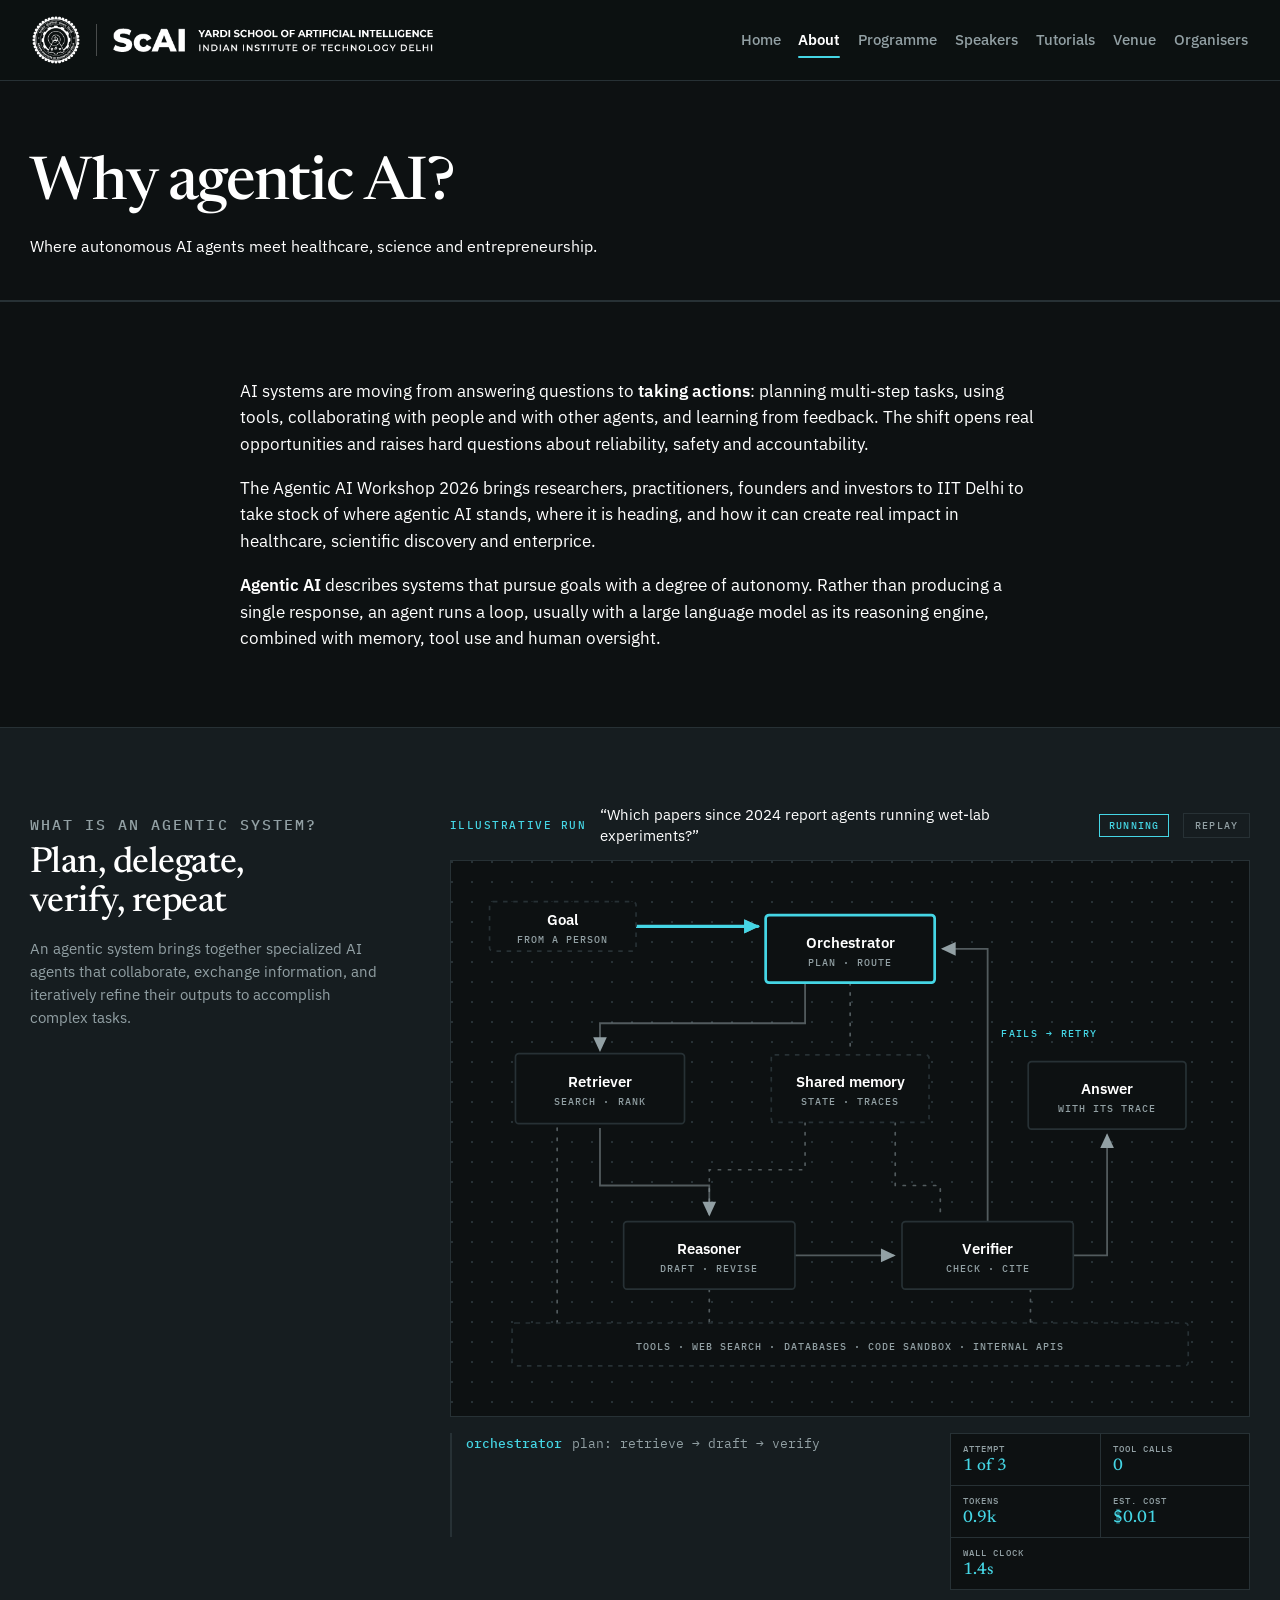
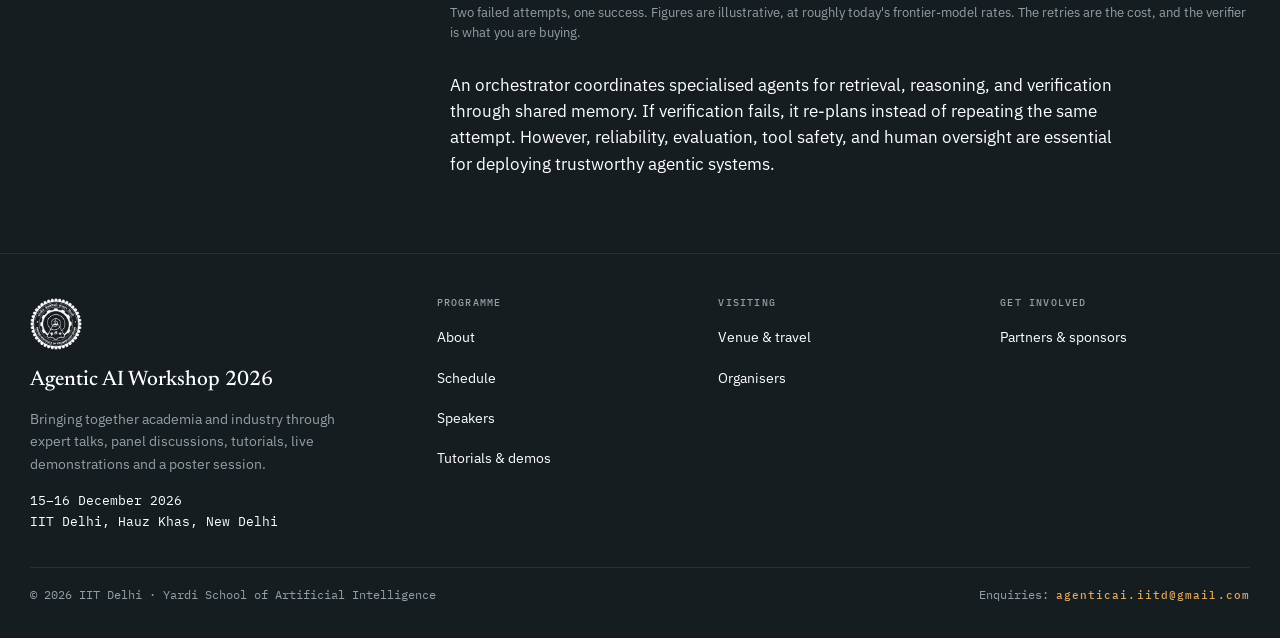
==== static/about.html @ 427caa8b "Fix navbar layout, branding alignment, link spacing, and responsive behavior" ====
<!doctype html>
<html lang="en" data-theme="dark">

<head>
  <meta charset="utf-8">
  <meta name="viewport" content="width=device-width, initial-scale=1, viewport-fit=cover">
  <title>About the Workshop &middot; Agentic AI Workshop 2026</title>
  <link rel="preconnect" href="https://fonts.gstatic.com" crossorigin>
  <link rel="stylesheet"
    href="https://fonts.googleapis.com/css2?family=Newsreader:ital,opsz,wght@0,6..72,400;0,6..72,500;0,6..72,600;1,6..72,400&family=IBM+Plex+Mono:wght@400;500&family=IBM+Plex+Sans:wght@400;500;600&display=swap">
  <link rel="stylesheet" href="styles.css?v=7">
  <script>try { localStorage.removeItem("aaiw-theme"); } catch (e) { } document.documentElement.setAttribute("data-theme", "dark");</script>
</head>

<body>

  <header class="site-head">
    <div class="head-in">
      <a class="mark" href="index.html" aria-label="IIT Delhi &middot; ScAI Home">
        <img class="crest crest-red" src="photos/iitd-crest-red.png" alt="IIT Delhi" width="160" height="160">
        <img class="crest crest-white" src="photos/iitd-crest-white.png" alt="IIT Delhi" width="160" height="160">
        <span class="mark-divider" aria-hidden="true"></span>
        <img class="scai-logo" src="photos/scai-logo.png"
          alt="Yardi School of Artificial Intelligence, Indian Institute of Technology Delhi" width="520" height="38">
      </a>
      <div class="nav-group">
        <nav class="nav" id="nav" aria-label="Pages">
          <a href="index.html">Home</a>
          <a href="about.html" aria-current="page">About</a>
          <a href="programme.html">Programme</a>
          <a href="speakers.html">Speakers</a>
          <a href="tutorials.html">Tutorials</a>
          <a href="venue.html">Venue</a>
          <a href="organisers.html">Organisers</a>
        </nav>
        <button class="menu-btn" id="menuBtn" type="button" aria-expanded="false" aria-controls="nav"
          aria-label="Toggle navigation menu">
          <span class="menu-icon" aria-hidden="true"><span></span><span></span><span></span></span>
          <span class="menu-btn-text">Menu</span>
        </button>
      </div>
    </div>
  </header>

  <main>
    <section class="page-head">
      <div class="wrap">
        <!-- <p class="crumb"><a href="index.html">Home</a> &rarr; About</p> -->
        <!-- <p class="eyebrow" style="margin-top:16px">About the workshop</p> -->
        <h1>Why agentic AI?</h1>
        <p class="lede">Where autonomous AI agents meet healthcare, science and entrepreneurship.</p>
      </div>
    </section>

    <section class="band" id="why">
      <div class="wrap band-grid">
        <div class="band-head">
          <!-- <p class="eyebrow">Why this workshop</p>
          <h2>From answering to acting</h2>
          <p>The shift that makes this the right moment.</p> -->
        </div>
        <div>
          <div class="prose">
            <p>AI systems are moving from answering questions to <strong>taking actions</strong>: planning multi-step
              tasks, using tools, collaborating with people and with other agents, and learning from feedback. The shift
              opens real opportunities and raises hard questions about reliability, safety and accountability.</p>
            <p>The Agentic AI Workshop 2026 brings researchers, practitioners, founders and investors to IIT Delhi to
              take stock of where agentic AI stands, where it is heading, and how it can create real impact in
              healthcare, scientific discovery and enterprice.</p>
            <p><strong>Agentic AI</strong> describes systems that pursue goals with a degree of autonomy. Rather than
              producing a single response, an agent runs a loop, usually with a large language model as its reasoning
              engine, combined with memory, tool use and human oversight.</p>
            <!-- <ol class="loop">
              <li>
                <div class="n">01</div>
                <h4>Perceive</h4>
                <p>Takes in the goal and its surroundings: requests, documents, sensor data, tool output.</p>
              </li>
              <li>
                <div class="n">02</div>
                <h4>Reason</h4>
                <p>Works out what the goal requires and what it still needs to know.</p>
              </li>
              <li>
                <div class="n">03</div>
                <h4>Plan</h4>
                <p>Breaks the goal into a sequence of steps it can carry out.</p>
              </li>
              <li>
                <div class="n">04</div>
                <h4>Act</h4>
                <p>Calls tools and APIs, writes to systems, or delegates to other agents.</p>
              </li>
              <li>
                <div class="n">05</div>
                <h4>Reflect</h4>
                <p>Checks the outcome against the goal and revises before trying again.</p>
              </li>
            </ol> -->
          </div>
        </div>
      </div>
    </section>

    <section class="band alt">
      <div class="wrap band-grid">
        <div class="band-head">
          <p class="eyebrow">What is an agentic system?</p>
          <h2>Plan, delegate, verify, repeat</h2>
          <p>An agentic system brings together specialized AI agents that collaborate, exchange information, and
            iteratively refine their outputs to accomplish complex tasks.</p>
        </div>
        <div>
          <div class="demo-bar">
            <span class="eyebrow">Illustrative run</span>
            <q>Which papers since 2024 report agents running wet-lab experiments?</q>
            <span class="run-state passed" id="demoState">passed</span>
            <button class="replay" id="demoReplay" type="button">Replay</button>
          </div>
          <ol class="orch-stack" aria-hidden="true">
            <li id="m-orch"><span class="st-dot"></span><span class="st-text"><b>Orchestrator</b><small>plan &middot;
                  route &middot; retry</small></span></li>
            <li id="m-ret"><span class="st-dot"></span><span class="st-text"><b>Retriever</b><small>search &middot;
                  rank</small></span></li>
            <li id="m-rea"><span class="st-dot"></span><span class="st-text"><b>Reasoner</b><small>decompose &middot;
                  draft</small></span></li>
            <li id="m-ver"><span class="st-dot"></span><span class="st-text"><b>Verifier</b><small>check &middot;
                  cite</small></span></li>
            <li id="m-ans"><span class="st-dot"></span><span class="st-text"><b>Answer</b><small>with its
                  trace</small></span></li>
          </ol>
          <div class="orch-wrap">
            <svg class="orch" viewBox="0 0 680 460" role="img"
              aria-label="A loop: a goal enters the orchestrator, which sends work round retriever, reasoner and verifier. A verifier that passes releases the answer; one that fails sends the work back to the orchestrator for another lap.">
              <defs>
                <marker id="ah" viewBox="0 0 10 10" refX="8.6" refY="5" markerWidth="9" markerHeight="9"
                  orient="auto-start-reverse">
                  <path d="M0.5 0.8 L9.6 5 L0.5 9.2 Z" class="tick" />
                </marker>
                <marker id="ah-on" viewBox="0 0 10 10" refX="8.6" refY="5" markerWidth="5" markerHeight="5"
                  orient="auto-start-reverse">
                  <path d="M0.5 0.8 L9.6 5 L0.5 9.2 Z" class="tick-on" />
                </marker>
                <marker id="ah-warn" viewBox="0 0 10 10" refX="8.6" refY="5" markerWidth="5" markerHeight="5"
                  orient="auto-start-reverse">
                  <path d="M0.5 0.8 L9.6 5 L0.5 9.2 Z" class="tick-warn" />
                </marker>
              </defs>
              <path class="wire dot" d="M340 92 V 154" />
              <path class="wire dot" d="M300 216 V 258 H 215 V 300" />
              <path class="wire dot" d="M380 216 V 272 H 420 V 300" />
              <path class="wire dot" d="M80 221 V 394" />
              <path class="wire dot" d="M215 364 V 394" />
              <path class="wire dot" d="M500 364 V 394" />
              <path class="wire" d="M150 42 H 258" marker-end="url(#ah)" />
              <path class="flow" id="f-goal" d="M150 42 H 258" marker-end="url(#ah-on)" />
              <path class="wire" d="M300 92 V 128 H 118 V 152" marker-end="url(#ah)" />
              <path class="flow" id="f-o2r" d="M300 92 V 128 H 118 V 152" marker-end="url(#ah-on)" />
              <path class="wire" d="M118 221 V 272 H 215 V 298" marker-end="url(#ah)" />
              <path class="flow" id="f-r2rea" d="M118 221 V 272 H 215 V 298" marker-end="url(#ah-on)" />
              <path class="wire" d="M291 334 H 379" marker-end="url(#ah)" />
              <path class="flow" id="f-rea2v" d="M291 334 H 379" marker-end="url(#ah-on)" />
              <path class="wire" d="M538 334 H 568 V 227" marker-end="url(#ah)" />
              <path class="flow" id="f-v2a" d="M538 334 H 568 V 227" marker-end="url(#ah-on)" />
              <path class="wire" d="M462 304 V 62 H 422" marker-end="url(#ah)" />
              <path class="flow warn" id="f-revise" d="M462 304 V 62 H 422" marker-end="url(#ah-warn)" />
              <rect class="box ghost" id="n-goal" x="20" y="20" width="130" height="44" rx="3" />
              <text class="t" x="85" y="41" text-anchor="middle">Goal</text>
              <text class="sub" x="85" y="57" text-anchor="middle">from a person</text>
              <rect class="box" id="n-orch" x="265" y="32" width="150" height="60" rx="3" />
              <text class="t" x="340" y="61" text-anchor="middle">Orchestrator</text>
              <text class="sub" x="340" y="77" text-anchor="middle">plan &#183; route</text>
              <rect class="box ghost" id="n-mem" x="270" y="156" width="140" height="60" rx="3" />
              <text class="t" x="340" y="185" text-anchor="middle">Shared memory</text>
              <text class="sub" x="340" y="201" text-anchor="middle">state &#183; traces</text>
              <rect class="box" id="n-ret" x="43" y="155" width="150" height="62" rx="3" />
              <text class="t" x="118" y="185" text-anchor="middle">Retriever</text>
              <text class="sub" x="118" y="201" text-anchor="middle">search &#183; rank</text>
              <rect class="box" id="n-rea" x="139" y="304" width="152" height="60" rx="3" />
              <text class="t" x="215" y="333" text-anchor="middle">Reasoner</text>
              <text class="sub" x="215" y="349" text-anchor="middle">draft &#183; revise</text>
              <rect class="box" id="n-ver" x="386" y="304" width="152" height="60" rx="3" />
              <text class="t" x="462" y="333" text-anchor="middle">Verifier</text>
              <text class="sub" x="462" y="349" text-anchor="middle">check &#183; cite</text>
              <rect class="box" id="n-ans" x="498" y="162" width="140" height="60" rx="3" />
              <text class="t" x="568" y="191" text-anchor="middle">Answer</text>
              <text class="sub" x="568" y="207" text-anchor="middle">with its trace</text>
              <rect class="box ghost" x="40" y="394" width="600" height="38" rx="3" />
              <text class="sub" x="340" y="418" text-anchor="middle">Tools &#183; web search &#183; databases &#183;
                code sandbox &#183; internal APIs</text>
              <text class="cap" x="474" y="140">fails &#8594; retry</text>
            </svg>
          </div>
          <div class="demo-foot">
            <ol class="demo-log" id="demoLog">
              <li><b>orchestrator</b><span>no source exists, so instruct drop</span></li>
              <li><b>reasoner</b><span>drops the unsupported claim</span></li>
              <li class="good"><b>verifier</b><span>all 19 claims match their source</span></li>
              <li class="good"><b>orchestrator</b><span>returns answer, citations and trace</span></li>
            </ol>
            <div class="demo-stats">
              <div><span class="k">Attempt</span><b id="stAttempt">3 of 3</b></div>
              <div><span class="k">Tool calls</span><b id="stCalls">10</b></div>
              <div><span class="k">Tokens</span><b id="stTokens">48.5k</b></div>
              <div><span class="k">Est. cost</span><b id="stCost">$0.32</b></div>
              <div><span class="k">Wall clock</span><b id="stTime">46.5s</b></div>
            </div>
          </div>
          <p class="demo-note">Two failed attempts, one success. Figures are illustrative, at roughly today's
            frontier-model rates. The retries are the cost, and the verifier is what you are buying.</p>
          <div class="prose" style="margin-top:30px">
            <p>An orchestrator coordinates specialised agents for retrieval, reasoning, and verification through shared
              memory. If verification fails, it re-plans instead of repeating the same attempt. However, reliability,
              evaluation, tool safety, and human oversight are essential for deploying trustworthy agentic systems.</p>
            <!-- <p>The interesting edge is the return path. A verifier that rejects a draft sends it back with reasons, and the orchestrator re-plans rather than re-rolls. That is what separates an agentic pipeline from a long prompt: it can notice it was wrong and spend more compute instead of shipping the first plausible answer.</p> -->
            <!-- <p>It is also where the hard problems live. Every extra hop multiplies the ways a run can drift, tool calls have real consequences, and a trace nobody can audit is not a system anyone should deploy in a hospital or a lab. Reliability, evaluation and human oversight run through the whole programme.</p> -->
            <!-- <p class="note"><a href="#run-trace">Read the full step-by-step trace of this run &darr;</a></p> -->
          </div>
        </div>
      </div>
    </section>

    <!-- <section class="band" id="run-trace">
      <div class="wrap band-grid">
        <div class="band-head">
          <p class="eyebrow">A run, step by step</p>
          <h2>What one task actually costs</h2>
          <p>An illustrative trace of a single question moving through the pipeline.</p>
        </div>
        <div>
          <div class="trace-head">
            <p class="eyebrow">Worked example</p>
            <q>Which papers since 2024 report agents running wet-lab experiments?</q>
          </div>
          <ol class="trace">
            <li><span class="n">01</span><span class="who">orchestrator</span><span class="msg">Splits the question into
                <b>retrieve &rarr; draft &rarr; verify</b>, and sets the rule that every claim carries a
                citation.</span><span class="state run">planned</span></li>
            <li><span class="n">02</span><span class="who">retriever</span><span class="msg">Queries arXiv, PubMed and
                bioRxiv, de-duplicates and ranks what comes back.</span><span class="state ok">38 hits</span></li>
            <li><span class="n">03</span><span class="who">reasoner</span><span class="msg">Drafts a six-paragraph
                summary, each claim tagged to the source it came from.</span><span class="state ok">drafted</span></li>
            <li><span class="n">04</span><span class="who">verifier</span><span class="msg">Re-reads every cited paper
                against the claim made about it. Two claims are not supported by their source.</span><span
                class="state warn">2 failed</span></li>
            <li class="redo"><span class="n">05</span><span class="who">orchestrator</span><span class="msg">Keeps the
                eighteen claims that held. Re-queries only the two that did not, instead of starting again.</span><span
                class="state warn">revise</span></li>
            <li><span class="n">06</span><span class="who">retriever</span><span class="msg">Finds a genuine source for
                one claim. For the other there is nothing to find.</span><span class="state warn">1 of 2</span></li>
            <li><span class="n">07</span><span class="who">reasoner</span><span class="msg">Rewrites one paragraph and
                drops the claim that nothing supports.</span><span class="state ok">redrafted</span></li>
            <li><span class="n">08</span><span class="who">verifier</span><span class="msg">Every remaining claim now
                matches its source.</span><span class="state ok">passed</span></li>
            <li><span class="n">09</span><span class="who">orchestrator</span><span class="msg">Returns the summary, the
                citations, and a note saying what was dropped and why.</span><span class="state ok">done</span></li>
          </ol>
        </div>
      </div>
    </section> -->

    <!-- <section class="band alt">
      <div class="wrap band-grid">
        <div class="band-head">
          <p class="eyebrow">Audience</p>
          <h2>Who is in the room</h2>
          <p>The room is deliberately mixed.</p>
        </div>
        <div>
          <div class="cards">
            <div>
              <h4>Researchers &amp; faculty</h4>
              <p>Share and discover advances in agents, planning and multi-agent systems.</p>
            </div>
            <div>
              <h4>Students</h4>
              <p>Learn hands-on in tutorials, meet mentors, and present a poster.</p>
            </div>
            <div>
              <h4>Industry practitioners</h4>
              <p>See what works in production and connect with research teams.</p>
            </div>
            <div>
              <h4>Startups &amp; founders</h4>
              <p>Showcase your product at the kiosks and meet collaborators.</p>
            </div>
            <div>
              <h4>Investors</h4>
              <p>Spot emerging agentic AI ventures and the talent behind them.</p>
            </div>
          </div>
        </div>
      </div>
    </section>

    <section class="band">
      <div class="wrap band-grid">
        <div class="band-head">
          <p class="eyebrow">Two days</p>
          <h2>Six ways in</h2>
          <p>Six formats across 15 and 16 December.</p>
        </div>
        <div>
          <div class="cards">
            <a href="speakers.html">
              <h4>Invited talks</h4>
              <p>Keynotes and talks from leading academic and industry voices.</p>
            </a>
            <a href="speakers.html#panels">
              <h4>Panel discussions</h4>
              <p>Debates on the opportunities, risks and the road ahead.</p>
            </a>
            <a href="tutorials.html">
              <h4>Tutorials</h4>
              <p>Hands-on sessions on building and evaluating agents.</p>
            </a>
            <a href="tutorials.html#demos">
              <h4>Live demos</h4>
              <p>Agents in action, from research labs and companies.</p>
            </a>
            <a href="partners.html">
              <h4>Industry kiosks</h4>
              <p>Meet companies showcasing agentic technology.</p>
            </a>
          </div>
        </div>
      </div>
    </section> -->
  </main>

  <footer class="foot">
    <div class="wrap">
      <div class="foot-grid">
        <div>
          <img class="crest crest-red foot-crest" src="photos/iitd-crest-red.png"
            alt="Indian Institute of Technology Delhi" width="160" height="160">
          <img class="crest crest-white foot-crest" src="photos/iitd-crest-white.png"
            alt="Indian Institute of Technology Delhi" width="160" height="160">
          <div class="brand">Agentic AI Workshop 2026</div>
          <p>Bringing together academia and industry through expert talks, panel discussions, tutorials, live
            demonstrations and a poster session.</p>
          <p class="mono" style="margin-top:16px;font-size:13px">15&ndash;16 December 2026<br>IIT Delhi, Hauz Khas, New
            Delhi</p>
        </div>
        <div>
          <h4>Programme</h4>
          <ul>
            <li><a href="about.html">About</a></li>
            <li><a href="programme.html">Schedule</a></li>
            <li><a href="speakers.html">Speakers</a></li>
            <li><a href="tutorials.html">Tutorials &amp; demos</a></li>
          </ul>
        </div>
        <div>
          <h4>Visiting</h4>
          <ul>
            <li><a href="venue.html">Venue &amp; travel</a></li>
            <li><a href="organisers.html">Organisers</a></li>
          </ul>
        </div>
        <div>
          <h4>Get involved</h4>
          <ul>
            <li><a href="partners.html">Partners &amp; sponsors</a></li>
          </ul>
        </div>
      </div>
      <div class="colophon">
        <span>&copy; 2026 IIT Delhi &middot; Yardi School of Artificial Intelligence</span>
        <span>Enquiries: <span class="tba" data-contact>agenticai.iitd@gmail.com</span></span>
      </div>
    </div>
  </footer>
  <script src="config.js"></script>
  <script src="site.js?v=2"></script>
</body>

</html>
---- static/styles.css ----
/* Agentic AI Workshop 2026 — IIT Delhi · Yardi ScAI
   Layout: a ruled programme booklet. Full-width bands, each opened by a hairline
   rule and a mono eyebrow; content set in an asymmetric label/content grid. */

:root {
  --paper: #0D1112;
  --panel: #161D20;
  --ink: #FFFFFF;
  --ink-soft: #92A0A4;
  --rule: #273135;
  --accent: #45D6E5;
  --accent-2: #E0A85C;
  --accent-wash: #142326;
  --good: #6FBE91;
  --warn: #E0A85C;
  --veil-1: 52%;
  --veil-2: 24%;
  --veil-3: 5%;
  --photo-filter: saturate(.88) brightness(.82) contrast(1.06);

  --display: "Newsreader", "Iowan Old Style", Georgia, serif;
  --body: "IBM Plex Sans", "Segoe UI", system-ui, -apple-system, sans-serif;
  --mono: "IBM Plex Mono", ui-monospace, "SF Mono", Menlo, monospace;

  --wrap: 1260px;
  --gut-l: max(20px, env(safe-area-inset-left, 0px));
  --gut-r: max(20px, env(safe-area-inset-right, 0px));

  color-scheme: dark;
  padding-top: env(safe-area-inset-top, 0px);
  padding-bottom: env(safe-area-inset-bottom, 0px);
}

:root[data-theme="dark"],
:root.t-dark {
  --paper: #0D1112;
  --panel: #161D20;
  --ink: #FFFFFF;
  --ink-soft: #92A0A4;
  --rule: #273135;
  --accent: #45D6E5;
  --accent-2: #E0A85C;
  --accent-wash: #142326;
  --good: #6FBE91;
  --warn: #E0A85C;
  --veil-1: 52%;
  --veil-2: 24%;
  --veil-3: 5%;
  --photo-filter: saturate(.88) brightness(.82) contrast(1.06);
  color-scheme: dark;
}

*,
*::before,
*::after {
  box-sizing: border-box;
}

html {
  scroll-behavior: smooth;
  overflow-x: hidden;
  max-width: 100%;
}

body {
  margin: 0;
  background: var(--paper);
  color: var(--ink);
  font: 400 16px/1.6 var(--body);
  -webkit-font-smoothing: antialiased;
  overflow-x: hidden;
  position: relative;
  width: 100%;
  max-width: 100%;
}

body.menu-open {
  overflow: hidden;
  touch-action: none;
}

body::before {
  content: "";
  position: fixed;
  inset: 0 0 auto;
  height: env(safe-area-inset-top, 0px);
  z-index: 60;
  background: var(--paper);
}

@media (prefers-reduced-motion: reduce) {
  html {
    scroll-behavior: auto;
  }

  *,
  *::before,
  *::after {
    animation-duration: .01ms !important;
    transition-duration: .01ms !important;
  }
}

a {
  color: inherit;
}

h1,
h2,
h3,
h4 {
  text-wrap: balance;
  margin: 0;
  font-weight: 500;
}

p {
  margin: 0;
}

img {
  max-width: 100%;
  height: auto;
}

:focus-visible {
  outline: 2px solid var(--accent);
  outline-offset: 3px;
}

.wrap {
  max-width: var(--wrap);
  margin-inline: auto;
  padding-left: var(--gut-l);
  padding-right: var(--gut-r);
}

@media (max-width: 480px) {
  :root {
    --gut-l: max(16px, env(safe-area-inset-left, 0px));
    --gut-r: max(16px, env(safe-area-inset-right, 0px));
  }
}

@media (max-width: 360px) {
  :root {
    --gut-l: max(12px, env(safe-area-inset-left, 0px));
    --gut-r: max(12px, env(safe-area-inset-right, 0px));
  }
}

.eyebrow {
  font: 500 11px/1 var(--mono);
  letter-spacing: .14em;
  text-transform: uppercase;
  color: var(--accent);
}

.mono {
  font-family: var(--mono);
  font-variant-numeric: tabular-nums;
}

.muted {
  color: var(--ink-soft);
}

.tba {
  font: 500 11px/1 var(--mono);
  letter-spacing: .1em;
  color: var(--accent-2);
}

/* ---------- header & branding ---------- */
.site-head {
  position: sticky;
  top: env(safe-area-inset-top, 0px);
  z-index: 50;
  background: rgba(13, 17, 18, 0.94);
  backdrop-filter: saturate(140%) blur(12px);
  -webkit-backdrop-filter: saturate(140%) blur(12px);
  border-bottom: 1px solid var(--rule);
  width: 100%;
}

.head-in {
  width: 100%;
  max-width: none;
  margin-inline: 0;
  padding-left: clamp(32px, 2.5vw, 40px);
  padding-right: clamp(32px, 2.5vw, 40px);
  display: flex;
  align-items: center;
  justify-content: space-between;
  min-height: 80px;
  height: 80px;
  box-sizing: border-box;
  gap: 24px;
}

/* Branding: Emblem, Divider, ScAI Logo */
.mark {
  display: inline-flex;
  flex-direction: row;
  align-items: center;
  gap: 16px;
  text-decoration: none;
  padding-block: 2px;
  min-width: 0;
  flex-shrink: 0;
}

.site-head .crest {
  width: 48px;
  height: 48px;
  object-fit: contain;
  flex-shrink: 0;
  display: block;
  transition: transform .35s ease;
}

.mark:hover .crest {
  transform: rotate(12deg);
}

.crest-white {
  display: block !important;
}

.crest-red {
  display: none !important;
}

.mark-divider {
  width: 1px;
  height: 32px;
  background: rgba(255, 255, 255, 0.25);
  flex-shrink: 0;
  display: block;
}

.scai-logo {
  height: 25px;
  width: auto;
  max-width: 320px;
  object-fit: contain;
  display: block;
  flex-shrink: 0;
  transition: opacity .18s ease;
}

.mark:hover .scai-logo {
  opacity: .88;
}

.foot-crest {
  width: 52px;
  height: 52px;
  margin-bottom: 14px;
}

.mark:hover .foot-crest {
  transform: none;
}

/* Navigation Group & Desktop Links */
.nav-group {
  display: flex;
  align-items: center;
  gap: 16px;
  flex-shrink: 0;
}

.nav {
  display: flex;
  align-items: center;
  gap: clamp(16px, 1.4vw, 22px);
  margin: 0;
  padding: 0;
}

.nav > a {
  position: relative;
  font-family: var(--body);
  font-size: 14.5px;
  font-weight: 500;
  line-height: 1.4;
  text-decoration: none !important;
  color: var(--ink-soft);
  white-space: nowrap;
  padding: 8px 0;
  display: inline-flex;
  align-items: center;
  transition: color .2s ease;
}

.nav > a:hover {
  color: var(--accent);
}

.nav > a[aria-current="page"] {
  color: #FFFFFF;
  font-weight: 600;
}

.nav > a::after {
  content: "";
  position: absolute;
  left: 0;
  right: 0;
  bottom: 0px;
  height: 2px;
  background: var(--accent);
  transform: scaleX(0);
  transform-origin: center;
  transition: transform .22s cubic-bezier(.16, 1, .3, 1), opacity .22s ease;
  border-radius: 1px;
  opacity: 0;
}

.nav > a:hover::after {
  transform: scaleX(0.7);
  opacity: 0.7;
}

.nav > a[aria-current="page"]::after {
  transform: scaleX(1);
  opacity: 1;
}

/* Mobile Menu Button */
.menu-btn {
  display: none;
  background: rgba(255, 255, 255, 0.04);
  border: 1px solid var(--rule);
  color: var(--ink);
  padding: 8px 14px;
  font: 500 13px var(--body);
  cursor: pointer;
  align-items: center;
  gap: 8px;
  border-radius: 6px;
  min-height: 38px;
  min-width: 40px;
  justify-content: center;
  transition: border-color .18s, color .18s, background .18s;
}

.menu-btn:hover {
  border-color: var(--accent);
  color: var(--accent);
  background: rgba(69, 214, 229, 0.08);
}

.menu-icon {
  display: inline-flex;
  flex-direction: column;
  justify-content: space-between;
  width: 16px;
  height: 12px;
  flex-shrink: 0;
}

.menu-icon span {
  display: block;
  width: 100%;
  height: 2px;
  background: currentColor;
  border-radius: 1px;
  transition: transform .25s ease, opacity .2s ease;
  transform-origin: center;
}

.menu-btn[aria-expanded="true"] .menu-icon span:nth-child(1) {
  transform: translateY(5px) rotate(45deg);
}

.menu-btn[aria-expanded="true"] .menu-icon span:nth-child(2) {
  opacity: 0;
  transform: scaleX(0);
}

.menu-btn[aria-expanded="true"] .menu-icon span:nth-child(3) {
  transform: translateY(-5px) rotate(-45deg);
}

.nav-backdrop {
  display: none;
}

.theme-btn {
  display: none !important;
}

/* ---------- buttons ---------- */
.btn {
  display: inline-flex;
  align-items: center;
  justify-content: center;
  gap: 8px;
  font: 500 14px/1 var(--body);
  text-decoration: none;
  text-align: center;
  padding: 11px 18px;
  border: 1px solid var(--accent);
  background: var(--accent);
  color: #151214;
  transition: opacity .18s, transform .18s, background .18s, color .18s, box-shadow .18s;
}

.btn:hover {
  opacity: .9;
  transform: translateY(-2px);
  box-shadow: 0 6px 18px color-mix(in srgb, var(--accent) 28%, transparent);
}

.btn:active {
  transform: translateY(0);
}

.btn-ghost {
  background: color-mix(in srgb, var(--paper) 74%, transparent);
  backdrop-filter: blur(5px);
  color: var(--ink);
  border-color: var(--ink-soft);
}

.btn-ghost:hover {
  background: var(--ink);
  color: var(--paper);
  border-color: var(--ink);
  opacity: 1;
}

.btn-sm {
  padding: 9px 14px;
  font-size: 13px;
}

/* ---------- Responsive Navigation (Tablets & Mobile) ---------- */
@media (max-width: 1024px) {
  .site-head {
    min-height: 72px;
  }

  .head-in {
    min-height: 72px;
    height: 72px;
    padding-left: clamp(20px, 3vw, 28px);
    padding-right: clamp(20px, 3vw, 28px);
  }

  .site-head .crest {
    width: 42px;
    height: 42px;
  }

  .mark-divider {
    height: 28px;
  }

  .scai-logo {
    height: 22px;
    max-width: 270px;
  }

  .mark {
    gap: 12px;
  }

  .menu-btn {
    display: inline-flex;
  }

  .nav-backdrop {
    display: none;
    position: fixed;
    inset: 0;
    background: rgba(7, 11, 13, 0.75);
    backdrop-filter: blur(8px);
    -webkit-backdrop-filter: blur(8px);
    z-index: 48;
    opacity: 0;
    transition: opacity .25s ease;
    cursor: pointer;
  }

  .nav-backdrop.open {
    display: block;
    opacity: 1;
  }

  .nav {
    display: none;
    position: absolute;
    left: 0;
    right: 0;
    top: 100%;
    flex-direction: column;
    align-items: stretch;
    gap: 0;
    background: #141A1D;
    border-top: 1px solid var(--rule);
    border-bottom: 2px solid var(--accent);
    box-shadow: 0 20px 48px rgba(0, 0, 0, .55);
    padding-left: clamp(20px, 4vw, 32px);
    padding-right: clamp(20px, 4vw, 32px);
    padding-block: 10px 22px;
    max-height: calc(100dvh - 72px);
    overflow-y: auto;
    -webkit-overflow-scrolling: touch;
    z-index: 55;
  }

  .nav.open {
    display: flex;
    animation: navSlideDown .24s cubic-bezier(.16, 1, .3, 1);
  }

  @keyframes navSlideDown {
    from {
      opacity: 0;
      transform: translateY(-8px);
    }
    to {
      opacity: 1;
      transform: translateY(0);
    }
  }

  .nav > a {
    padding: 14px 4px;
    border-bottom: 1px solid var(--rule);
    font-size: 15px;
    font-weight: 500;
    min-height: 48px;
    display: flex;
    align-items: center;
    color: var(--ink-soft);
    text-decoration: none !important;
  }

  .nav > a::after {
    display: none;
  }

  .nav > a:hover {
    color: var(--accent);
  }

  .nav > a[aria-current="page"] {
    color: var(--accent);
    font-weight: 600;
  }
}

@media (max-width: 600px) {
  .site-head {
    min-height: 64px;
  }

  .head-in {
    min-height: 64px;
    height: 64px;
    padding-left: 16px;
    padding-right: 16px;
  }

  .site-head .crest {
    width: 36px;
    height: 36px;
  }

  .mark-divider {
    height: 24px;
  }

  .scai-logo {
    height: 18px;
    max-width: min(210px, 50vw);
  }

  .mark {
    gap: 10px;
  }

  .nav {
    max-height: calc(100dvh - 64px);
  }
}

@media (max-width: 380px) {
  .head-in {
    min-height: 58px;
    height: 58px;
    padding-left: 12px;
    padding-right: 12px;
  }

  .site-head .crest {
    width: 32px;
    height: 32px;
  }

  .mark-divider {
    height: 20px;
  }

  .scai-logo {
    height: 15px;
    max-width: min(170px, 44vw);
  }

  .mark {
    gap: 8px;
  }

  .menu-btn {
    padding: 6px 9px;
    min-height: 34px;
    font-size: 11.5px;
  }
}

/* ---------- home hero ---------- */
.hero {
  position: relative;
  isolation: isolate;
  min-height: clamp(520px, 58vh, 660px);
  display: flex;
  align-items: center;
  padding-block: clamp(48px, 6vw, 76px);
}

.hero>.wrap {
  position: relative;
  z-index: 1;
  width: 100%;
}

.hero-grid {
  display: grid;
  grid-template-columns: minmax(0, 1.02fr) minmax(0, 1.42fr);
  gap: clamp(28px, 3.5vw, 48px);
  align-items: center;
  max-width: none;
}

.hero-copy {
  display: flex;
  flex-direction: column;
  min-width: 0;
}

.hero-copy h1,
.hero h1 {
  font-family: var(--display);
  font-size: clamp(38px, 4.4vw, 64px);
  line-height: 1.03;
  letter-spacing: -.02em;
  font-weight: 500;
  color: #FFFFFF;
  margin: 0 0 18px;
  overflow-wrap: break-word;
  word-break: break-word;
}

.hero-copy h1 em,
.hero h1 em {
  font-style: italic;
  color: #5FC6D4;
}

.hero-meta {
  font-family: var(--body);
  font-size: clamp(14px, 1.15vw, 15.5px);
  font-weight: 700;
  line-height: 1.45;
  color: #FFFFFF;
  margin: 0 0 20px;
  white-space: nowrap;
  letter-spacing: -0.005em;
  text-shadow: 0 1px 4px rgba(0, 0, 0, 0.6);
}

.hero-meta strong {
  font-weight: 700;
  color: #FFFFFF;
}

.hero-meta .hero-sep {
  color: #5FC6D4;
  margin-inline: 6px;
  font-weight: 400;
}

.hero-desc {
  font-family: var(--body);
  font-size: clamp(14.5px, 1.12vw, 16px);
  font-weight: 400;
  line-height: 1.55;
  color: rgba(235, 240, 242, 0.9);
  max-width: 58ch;
  margin: 0;
  text-shadow: 0 1px 4px rgba(0, 0, 0, 0.5);
}

/* Right Column Participate Panel */
.hero-panel {
  background: rgba(9, 15, 18, 0.88);
  backdrop-filter: blur(14px);
  -webkit-backdrop-filter: blur(14px);
  border: 1px solid rgba(255, 255, 255, 0.08);
  border-radius: 6px;
  padding: 14px 18px 18px;
  margin-top: 60px;
  box-shadow: 0 20px 50px rgba(0, 0, 0, 0.45);
  min-width: 0;
}

.hero-panel-head {
  margin-bottom: 18px;
}

.hero-eyebrow {
  font: 500 11px/1 var(--mono);
  letter-spacing: .16em;
  text-transform: uppercase;
  color: #92A0A4;
  margin: 0 0 8px;
}

.hero-panel-head h2 {
  font-family: var(--display);
  font-size: clamp(23px, 1.9vw, 27px);
  font-weight: 500;
  line-height: 1.15;
  letter-spacing: -.015em;
  color: #FFFFFF;
  margin: 0;
}

/* Three horizontal cards inside panel */
.hero-cards {
  display: grid;
  grid-template-columns: repeat(3, minmax(0, 1fr));
  gap: 12px;
  align-items: stretch;
  min-width: 0;
}

.hero-card {
  display: flex;
  flex-direction: column;
  background: rgba(13, 20, 24, 0.88);
  border: 1px solid rgba(255, 255, 255, 0.06);
  border-radius: 4px;
  padding: 18px 15px 16px;
  min-height: 200px;
  height: 100%;
  box-sizing: border-box;
  transition: transform .25s ease, border-color .25s ease, box-shadow .25s ease;
}

.hero-card:hover {
  transform: translateY(-3px);
  border-color: rgba(95, 198, 212, 0.35);
  box-shadow: 0 12px 28px rgba(0, 0, 0, 0.45), 0 0 14px rgba(95, 198, 212, 0.1);
}

.hero-card h3 {
  font-family: var(--display);
  font-size: clamp(17px, 1.3vw, 19px);
  font-weight: 500;
  color: #FFFFFF;
  margin: 0 0 10px;
  line-height: 1.18;
  letter-spacing: -.01em;
}

.hero-card p {
  font-family: var(--body);
  font-size: clamp(12px, 0.92vw, 12.8px);
  line-height: 1.48;
  color: #92A0A4;
  margin: 0 0 18px;
  flex: 1 1 auto;
}

.hero-card-btn {
  display: inline-flex;
  align-items: center;
  justify-content: center;
  gap: 6px;
  width: 100%;
  padding: 9px 10px;
  background: #5FC6D4 !important;
  color: #0F1416 !important;
  border: 1px solid #5FC6D4;
  border-radius: 3px;
  font-family: var(--body);
  font-size: 12.5px;
  font-weight: 600;
  text-decoration: none;
  text-align: center;
  white-space: nowrap;
  margin-top: auto;
  box-sizing: border-box;
  cursor: pointer;
  transition: background .18s ease, transform .18s ease, box-shadow .18s ease;
}

.hero-card-btn:hover {
  background: #76d6e2 !important;
  transform: translateY(-1px);
  box-shadow: 0 4px 14px rgba(95, 198, 212, 0.38);
}

.hero-card-btn:active {
  transform: translateY(0);
}

@media (max-width: 1140px) {
  .hero-grid {
    grid-template-columns: 1fr;
    gap: 32px;
  }

  .hero-meta {
    white-space: normal;
  }
}

@media (max-width: 768px) {
  .hero {
    padding-block: 36px 48px;
    min-height: auto;
  }

  .hero-grid>div:first-child {
    perspective: none !important;
  }

  .hero-copy h1,
  .hero h1 {
    transform: none !important;
    perspective: none !important;
    text-shadow: 0 1px 6px rgba(0, 0, 0, 0.6);
  }

  .hero-panel {
    padding: 20px 16px 18px;
    width: 100%;
  }

  .hero-cards {
    grid-template-columns: 1fr;
    gap: 14px;
    width: 100%;
  }

  .hero-card {
    min-height: auto;
    padding: 18px 16px 16px;
    width: 100%;
  }

  .hero-card-btn {
    min-height: 44px;
    font-size: 14px;
    font-weight: 600;
  }
}

@media (max-width: 560px) {
  .hero-meta {
    display: flex;
    flex-direction: column;
    gap: 6px;
    font-size: 13.5px;
    white-space: normal;
    margin-bottom: 16px;
  }

  .hero-meta .hero-sep {
    display: none;
  }
}

@media (max-width: 480px) {

  .hero-copy h1,
  .hero h1 {
    font-size: clamp(30px, 8.4vw, 40px);
    line-height: 1.08;
    margin-bottom: 14px;
  }

  .hero-desc {
    font-size: 14.5px;
    line-height: 1.5;
  }
}

@media (hover: none) {
  .hero-grid>div:first-child {
    perspective: none;
  }

  .hero h1 {
    transform: none !important;
  }
}

/* ---------- interior page head ---------- */
.page-head {
  padding-block: clamp(34px, 5vw, 60px) clamp(26px, 4vw, 40px);
  border-bottom: 1px solid var(--rule);
}

.page-head h1 {
  font-family: var(--display);
  font-size: clamp(34px, 5.6vw, 60px);
  line-height: 1.02;
  letter-spacing: -.02em;
  font-weight: 500;
  margin-block: 14px 0;
}

.page-head .lede {
  margin-top: 18px;
}

.crumb {
  font: 400 11.5px/1 var(--mono);
  color: var(--ink-soft);
  letter-spacing: .06em;
}

.crumb a {
  text-decoration: none;
}

.crumb a:hover {
  color: var(--accent);
}

/* ---------- bands ---------- */
.band {
  border-top: 1px solid var(--rule);
  padding-block: clamp(36px, 6vw, 76px);
}

.band:first-of-type {
  border-top: 0;
}

.band.alt {
  background: var(--panel);
}

.sponsor-strip {
  padding-block: clamp(30px, 4.5vw, 48px);
}

.sponsor-strip-in {
  display: flex;
  flex-direction: column;
  align-items: center;
  gap: 22px;
  text-align: center;
}

.sponsor-eyebrow {
  display: flex;
  align-items: center;
  gap: 16px;
  font: 500 10.5px/1 var(--mono);
  letter-spacing: .18em;
  text-transform: uppercase;
  color: var(--ink-soft);
}

.sponsor-eyebrow i {
  display: block;
  width: 30px;
  height: 1px;
  background: var(--rule);
  font-style: normal;
}

.sponsor-card {
  background: #fff;
  border: 1px solid var(--rule);
  border-radius: 18px;
  padding: 22px 48px;
  display: inline-flex;
  align-items: center;
  box-shadow: 0 1px 2px rgba(0, 0, 0, .03), 0 14px 32px -18px rgba(0, 0, 0, .16);
  transition: transform .28s cubic-bezier(.2, .7, .2, 1), box-shadow .28s cubic-bezier(.2, .7, .2, 1);
  max-width: 100%;
}

.sponsor-card:hover {
  transform: translateY(-3px);
  box-shadow: 0 1px 2px rgba(0, 0, 0, .04), 0 20px 40px -18px rgba(0, 0, 0, .22);
}

.sponsor-logo {
  height: clamp(44px, 4.2vw, 56px);
  width: auto;
  max-width: 100%;
  display: block;
  object-fit: contain;
}

.sponsor-note {
  font-size: 13.5px;
  color: var(--ink-soft);
  max-width: 60ch;
  letter-spacing: .005em;
  overflow-wrap: break-word;
}

.sponsor-note b {
  color: var(--ink);
  font-weight: 500;
}

.sponsor-note a {
  color: var(--accent);
  text-underline-offset: 3px;
}

@media (max-width: 560px) {
  .sponsor-logo {
    height: 38px;
  }

  .sponsor-card {
    padding: 16px 28px;
  }

  .sponsor-eyebrow i {
    width: 18px;
  }

  .sponsor-strip-in {
    gap: 16px;
  }
}

@media (prefers-reduced-motion: reduce) {
  .sponsor-card {
    transition: none;
  }
}

.band-grid>* {
  min-width: 0;
}

.band-grid {
  display: grid;
  grid-template-columns: minmax(0, 1fr) minmax(0, 2.25fr);
  gap: clamp(24px, 5vw, 64px);
}

.band-head {
  align-self: start;
  position: sticky;
  top: calc(env(safe-area-inset-top, 0px) + 86px);
}

.band-head h2 {
  font-family: var(--display);
  font-weight: 500;
  font-size: clamp(24px, 4vw, 36px);
  line-height: 1.08;
  letter-spacing: -.015em;
  margin-top: 12px;
}

.band-head p {
  margin-top: 14px;
  font-size: 14.5px;
  color: var(--ink-soft);
  max-width: 42ch;
}

@media (max-width: 900px) {
  .band-grid {
    grid-template-columns: 1fr;
    gap: 24px;
  }

  .band-head {
    position: static;
  }
}

@media (max-width: 600px) {
  .band {
    padding-block: clamp(30px, 6vw, 44px);
  }
}

.prose>*+* {
  margin-top: 18px;
}

.prose p {
  max-width: 68ch;
  font-size: 16.5px;
  overflow-wrap: break-word;
}

.prose strong {
  font-weight: 600;
  color: var(--ink);
}

/* ---------- Why Agentic AI centered content block ---------- */
#why .band-grid,
.page-head+.band:has(.prose) .band-grid {
  display: block;
}

#why .band-head,
.page-head+.band:has(.prose) .band-head {
  display: none;
}

#why .prose,
.page-head+.band:has(.prose) .prose {
  max-width: 800px;
  margin-inline: auto;
  text-align: left;
}

#why .prose p,
.page-head+.band:has(.prose) .prose p {
  max-width: 100%;
  text-align: left;
}

.note {
  margin-top: 18px;
  font-size: 14px;
  color: var(--ink-soft);
  overflow-wrap: break-word;
}

/* ---------- agent loop ---------- */
.loop {
  display: grid;
  grid-template-columns: repeat(5, minmax(0, 1fr));
  gap: 1px;
  background: var(--rule);
  border: 1px solid var(--rule);
  margin: 28px 0 0;
  padding: 0;
}

.loop li {
  list-style: none;
  background: var(--paper);
  padding: 16px 14px 18px;
}

.band.alt .loop li {
  background: var(--panel);
}

.loop .n {
  font: 500 10px/1 var(--mono);
  color: var(--accent);
  letter-spacing: .1em;
}

.loop h4 {
  margin: 10px 0 6px;
  font: 600 14px/1.2 var(--body);
}

.loop p {
  font-size: 12.8px;
  line-height: 1.45;
  color: var(--ink-soft);
}

@media (max-width: 760px) {
  .loop {
    grid-template-columns: repeat(2, minmax(0, 1fr));
  }
}

@media (max-width: 420px) {
  .loop {
    grid-template-columns: 1fr;
  }
}

/* ---------- numbered rows (themes, steps, tracks) ---------- */
.rows {
  display: grid;
}

.row-item {
  display: grid;
  grid-template-columns: 54px minmax(0, 1fr);
  gap: 22px;
  padding-block: 26px;
  border-bottom: 1px solid var(--rule);
}

.row-item:first-child {
  border-top: 2px solid var(--ink);
}

.row-item .num {
  font: 400 30px/1 var(--display);
  color: var(--accent);
  font-variant-numeric: tabular-nums;
}

.row-item h3 {
  font-family: var(--display);
  font-size: 23px;
  font-weight: 500;
  letter-spacing: -.01em;
}

.row-item p {
  margin-top: 9px;
  font-size: 15px;
  color: var(--ink-soft);
  max-width: 64ch;
}

.row-item ul {
  margin: 10px 0 0;
  padding-left: 18px;
  font-size: 14.5px;
  color: var(--ink-soft);
}

.row-item li {
  margin-top: 5px;
}

@media (max-width: 520px) {
  .row-item {
    grid-template-columns: 1fr;
    gap: 8px;
  }
}

/* ---------- themes section ---------- */
.themes-band {
  padding-block: clamp(48px, 6vw, 80px);
}

.themes-head {
  text-align: center;
  max-width: 680px;
  margin-inline: auto;
  margin-bottom: clamp(32px, 4.5vw, 48px);
}

.themes-head .eyebrow {
  margin-bottom: 10px;
  display: inline-block;
  letter-spacing: .14em;
  color: var(--accent);
}

.themes-head h2 {
  font-family: var(--display);
  font-size: clamp(28px, 3.4vw, 40px);
  font-weight: 500;
  letter-spacing: -.015em;
  line-height: 1.15;
  color: var(--ink);
  margin: 0 0 12px;
  text-wrap: balance;
}

.themes-head p {
  font-family: var(--body);
  font-size: 15px;
  line-height: 1.55;
  color: var(--ink-soft);
  margin: 0 auto;
  max-width: 52ch;
}

.themes-grid {
  display: grid;
  grid-template-columns: repeat(3, minmax(0, 1fr));
  gap: clamp(18px, 2.2vw, 28px);
  align-items: stretch;
}

.theme-card {
  display: flex;
  flex-direction: column;
  height: 100%;
  box-sizing: border-box;
  background: #151C1F;
  border: 1px solid rgba(255, 255, 255, 0.08);
  border-radius: 8px;
  padding: clamp(24px, 2.6vw, 32px) clamp(20px, 2.2vw, 28px);
  box-shadow: 0 4px 16px rgba(0, 0, 0, 0.22);
  transition: transform .25s ease, border-color .25s ease, box-shadow .25s ease;
}

.theme-card {
  background: #151C1F;
  border-color: rgba(255, 255, 255, 0.08);
  box-shadow: 0 4px 16px rgba(0, 0, 0, 0.25);
}

.theme-num {
  display: inline-block;
  font: 500 13px/1 var(--mono);
  letter-spacing: .12em;
  color: var(--accent);
  margin-bottom: 18px;
  font-variant-numeric: tabular-nums;
}

.theme-body {
  display: flex;
  flex-direction: column;
  flex-grow: 1;
}

.theme-body h3 {
  font-family: var(--display);
  font-size: clamp(21px, 1.8vw, 24px);
  font-weight: 500;
  line-height: 1.25;
  letter-spacing: -.01em;
  color: var(--ink);
  margin: 0 0 12px;
  text-wrap: balance;
}

.theme-body p {
  font-family: var(--body);
  font-size: 14.5px;
  line-height: 1.6;
  color: var(--ink-soft);
  margin: 0;
  flex-grow: 1;
}

@media (hover: hover) and (pointer: fine) {
  .theme-card:hover {
    transform: translateY(-4px);
    border-color: var(--accent);
    box-shadow: 0 12px 28px rgba(0, 0, 0, 0.35), 0 0 16px rgba(95, 198, 212, 0.14);
  }

  
}

@media (prefers-reduced-motion: reduce) {
  .theme-card {
    transition: none;
  }
}

@media (max-width: 960px) {
  .themes-grid {
    grid-template-columns: repeat(2, minmax(0, 1fr));
    gap: 20px;
  }

  .themes-grid .theme-card:nth-child(3) {
    grid-column: 1 / -1;
    width: calc(50% - 10px);
    justify-self: center;
  }
}

@media (max-width: 640px) {
  .themes-grid {
    grid-template-columns: 1fr;
    gap: 16px;
  }

  .themes-grid .theme-card:nth-child(3) {
    grid-column: auto;
    width: 100%;
  }

  .themes-band {
    padding-block: clamp(36px, 6vw, 48px);
  }
}

/* ---------- rectangular speaker carousel ---------- */
.spk-band {
  padding-block: clamp(42px, 5vw, 68px);
}

.spk-band-head {
  margin-bottom: clamp(20px, 3vw, 32px);
  max-width: 620px;
}

.spk-band-head .eyebrow {
  margin-bottom: 8px;
}

.spk-band-head h2 {
  font-family: var(--display);
  font-size: clamp(28px, 3.2vw, 38px);
  font-weight: 500;
  letter-spacing: -.015em;
  line-height: 1.15;
  margin: 0 0 8px;
  color: var(--ink);
}

.spk-band-head p {
  font-size: 14.5px;
  line-height: 1.5;
  color: var(--ink-soft);
  margin: 0;
}

.spk-carousel {
  position: relative;
  width: 100%;
  --spk-gap: 16px;
  --visible-cards: 4;
  --card-width: calc((100% - (var(--visible-cards) - 1) * var(--spk-gap)) / var(--visible-cards));
}

.spk-carousel-viewport {
  overflow: hidden;
  width: 100%;
  padding-block: 14px;
  margin-block: -14px;
  position: relative;
  touch-action: pan-y;
  cursor: grab;
}

.spk-carousel-viewport:active {
  cursor: grabbing;
}

.spk-carousel-track {
  display: flex;
  gap: var(--spk-gap);
  transition: transform .45s cubic-bezier(.22, 1, .36, 1);
  will-change: transform;
}

/* Compact, premium speaker card */
.spk-card {
  flex: 0 0 var(--card-width);
  width: var(--card-width);
  max-width: var(--card-width);
  box-sizing: border-box;
  background: #13181A;
  border: 1px solid rgba(255, 255, 255, 0.08);
  border-radius: 8px;
  display: flex;
  flex-direction: column;
  overflow: hidden;
  box-shadow: 0 4px 16px rgba(0, 0, 0, 0.25);
  opacity: 0.88;
  transform: scale(0.985);
  transition: transform .42s cubic-bezier(.22, 1, .36, 1), box-shadow .42s ease, border-color .32s ease, opacity .32s ease;
  user-select: none;
  cursor: pointer;
}



/* Center / active card subtle visual emphasis */
.spk-card.is-center {
  opacity: 1;
  transform: scale(1.02);
  border-color: rgba(95, 198, 212, 0.6);
  box-shadow: 0 10px 28px rgba(0, 0, 0, 0.5), 0 0 16px rgba(95, 198, 212, 0.16);
  z-index: 2;
}



/* Card hover */
@media (hover: hover) and (pointer: fine) {
  .spk-card:hover {
    opacity: 1;
    transform: translateY(-3px) scale(1.02);
    border-color: var(--accent);
    box-shadow: 0 14px 32px rgba(0, 0, 0, 0.55), 0 0 20px rgba(95, 198, 212, 0.22);
    z-index: 3;
  }

  .spk-card:hover .spk-card-photo img {
    transform: scale(1.035);
    filter: saturate(1.02) contrast(1.03);
  }
}

/* Photo container with compact aspect ratio */
.spk-card-photo {
  position: relative;
  width: 100%;
  aspect-ratio: 1 / 0.88;
  overflow: hidden;
  background: #0E1315;
  border-bottom: 1px solid rgba(255, 255, 255, 0.06);
}



.spk-card-photo img {
  width: 100%;
  height: 100%;
  object-fit: cover;
  object-position: center 18%;
  display: block;
  filter: saturate(.94) contrast(1.02);
  transition: transform .48s cubic-bezier(.22, 1, .36, 1), filter .35s ease;
}

/* Compact, legible card content */
.spk-card-info {
  padding: 13px 14px 15px;
  display: flex;
  flex-direction: column;
  flex: 1;
}

.spk-card-name {
  font-family: var(--display);
  font-size: 16.5px;
  font-weight: 500;
  line-height: 1.24;
  letter-spacing: -.015em;
  color: #FFFFFF !important;
  margin: 0 0 5px;
}

.spk-card-role {
  font-family: var(--body);
  font-size: 12px;
  line-height: 1.38;
  color: #92A0A4 !important;
  margin: 0 0 10px;
  flex: 1 1 auto;
  display: -webkit-box;
  -webkit-line-clamp: 2;
  -webkit-box-orient: vertical;
  overflow: hidden;
  min-height: 2.76em;
}

.spk-card-org {
  font: 500 10.5px/1.3 var(--mono);
  letter-spacing: .06em;
  text-transform: uppercase;
  color: var(--accent) !important;
  margin: 0;
  white-space: nowrap;
  overflow: hidden;
  text-overflow: ellipsis;
}

/* Side navigation arrows */
.spk-arrow {
  position: absolute;
  top: 50%;
  transform: translateY(-50%);
  width: 40px;
  height: 40px;
  border-radius: 50%;
  background: rgba(19, 24, 26, 0.88);
  backdrop-filter: blur(8px);
  border: 1px solid rgba(255, 255, 255, 0.12);
  color: var(--ink);
  display: flex;
  align-items: center;
  justify-content: center;
  cursor: pointer;
  z-index: 10;
  box-shadow: 0 4px 16px rgba(0, 0, 0, 0.35);
  transition: background .2s, border-color .2s, color .2s, transform .2s, box-shadow .2s;
  padding: 0;
}



.spk-arrow.spk-arrow-prev {
  left: -16px;
}

.spk-arrow.spk-arrow-next {
  right: -16px;
}

.spk-arrow:hover {
  background: #161D20;
  border-color: var(--accent);
  color: var(--accent);
  transform: translateY(-50%) scale(1.06);
  box-shadow: 0 6px 20px rgba(0, 0, 0, 0.45), 0 0 12px rgba(95, 198, 212, 0.2);
}



.spk-arrow:active {
  transform: translateY(-50%) scale(0.96);
}

.spk-arrow svg {
  width: 18px;
  height: 18px;
  display: block;
}

/* Pagination indicators */
.spk-carousel-nav {
  display: flex;
  justify-content: center;
  align-items: center;
  margin-top: 20px;
}

.spk-dots {
  display: flex;
  align-items: center;
  gap: 7px;
}

.spk-dot {
  width: 6px;
  height: 6px;
  border-radius: 50%;
  background: rgba(255, 255, 255, 0.16);
  border: 0;
  padding: 0;
  cursor: pointer;
  transition: width .3s cubic-bezier(.22, 1, .36, 1), background-color .25s ease, border-radius .25s ease, box-shadow .25s ease;
}



.spk-dot:hover {
  background: var(--ink-soft);
}

.spk-dot.is-active {
  width: 18px;
  border-radius: 3px;
  background: var(--accent);
  box-shadow: 0 0 8px rgba(95, 198, 212, 0.4);
}

.spk-note {
  margin-top: 20px;
  text-align: center;
}

/* Responsive queries */
@media (min-width: 1380px) {
  .spk-carousel {
    --visible-cards: 5;
    --spk-gap: 16px;
  }
}

@media (max-width: 1024px) {
  .spk-carousel {
    --visible-cards: 3;
    --spk-gap: 14px;
  }

  .spk-arrow.spk-arrow-prev {
    left: -10px;
  }

  .spk-arrow.spk-arrow-next {
    right: -10px;
  }
}

@media (max-width: 768px) {
  .spk-carousel {
    --visible-cards: 2;
    --spk-gap: 14px;
  }

  .spk-arrow.spk-arrow-prev {
    left: 4px;
  }

  .spk-arrow.spk-arrow-next {
    right: 4px;
  }
}

@media (max-width: 560px) {
  .spk-carousel {
    --visible-cards: 1;
    --spk-gap: 12px;
  }

  .spk-card {
    opacity: 1;
    transform: none;
    width: 100%;
    max-width: 100%;
  }

  .spk-card.is-center {
    transform: none;
  }

  .spk-card-photo {
    aspect-ratio: 1 / 0.92;
  }

  .spk-card-info {
    padding: 14px 16px 16px;
    text-align: center;
  }

  .spk-card-name {
    font-size: clamp(17px, 4.8vw, 20px);
    text-align: center;
    margin-bottom: 6px;
  }

  .spk-card-role {
    font-size: 13px;
    line-height: 1.4;
    text-align: center;
    display: block;
    -webkit-line-clamp: unset;
    min-height: auto;
    margin-bottom: 6px;
  }

  .spk-card-org {
    font-size: 11px;
    text-align: center;
    white-space: normal;
  }

  .spk-arrow {
    width: 38px;
    height: 38px;
  }

  .spk-arrow.spk-arrow-prev {
    left: 6px;
  }

  .spk-arrow.spk-arrow-next {
    right: 6px;
  }
}

@media (max-width: 480px) {
  .spk-card-info {
    padding: 13px 14px 15px;
  }
}

/* ---------- schedule ---------- */
.sched {
  border-top: 2px solid var(--ink);
}

.sched-row {
  display: grid;
  grid-template-columns: 118px minmax(0, 1fr) 96px 72px;
  gap: 18px;
  padding-block: 13px;
  border-bottom: 1px solid var(--rule);
  align-items: baseline;
}

.sched-row .t {
  font: 400 13px/1.5 var(--mono);
  font-variant-numeric: tabular-nums;
  color: var(--ink-soft);
}

.sched-row .s {
  font-size: 15.5px;
  min-width: 0;
}

.sched-row .s small {
  display: block;
  font-size: 12.5px;
  color: var(--ink-soft);
  margin-top: 2px;
}

.sched-row .k {
  font: 500 10px/1 var(--mono);
  letter-spacing: .1em;
  text-transform: uppercase;
  color: var(--accent-2);
}

.sched-row .r {
  font: 400 12px/1 var(--mono);
  color: var(--ink-soft);
}

.sched-row.is-break {
  background: color-mix(in srgb, var(--accent-wash) 60%, transparent);
}

.sched-row.is-break .s {
  color: var(--ink-soft);
  font-size: 14.5px;
}

.sched-row.is-break .k {
  color: var(--ink-soft);
}

.sched-row.is-flag .s {
  font-weight: 600;
}

.day-title {
  font-family: var(--display);
  font-size: 25px;
  font-weight: 500;
  margin: 34px 0 4px;
}

.day-title:first-child {
  margin-top: 0;
}

.day-sub {
  font: 400 12.5px/1.5 var(--mono);
  color: var(--ink-soft);
  margin-bottom: 14px;
}

@media (max-width: 640px) {
  .sched-row {
    grid-template-columns: minmax(0, 1fr) auto;
    grid-template-areas:
      "time type"
      "title title"
      "room room";
    gap: 6px 12px;
    padding: 13px 10px;
    align-items: baseline;
  }

  .sched-row .t {
    grid-area: time;
    font-size: 12.5px;
    font-weight: 500;
    color: var(--accent);
    white-space: nowrap;
  }

  .sched-row .k {
    grid-area: type;
    text-align: right;
    padding: 3px 7px;
    border: 1px solid color-mix(in srgb, var(--accent-2) 38%, var(--rule));
    border-radius: 3px;
    font-size: 9.5px;
  }

  .sched-row .s {
    grid-area: title;
    font-size: 15px;
  }

  .sched-row .s small {
    display: block;
    font-size: 12.5px;
    color: var(--ink-soft);
    margin-top: 3px;
  }

  .sched-row .r {
    grid-area: room;
    font-size: 11.5px;
    color: var(--ink-soft);
  }

  .sched-row .r:empty {
    display: none;
  }
}

/* ---------- misc blocks ---------- */
.formats {
  display: grid;
  grid-template-columns: repeat(auto-fit, minmax(180px, 1fr));
  gap: 18px 28px;
  margin-top: 30px;
  padding-top: 24px;
  border-top: 1px solid var(--rule);
}

.formats div {
  min-width: 0;
}

.formats h4 {
  font: 600 13.5px/1.3 var(--body);
}

.formats p {
  font-size: 13px;
  color: var(--ink-soft);
  margin-top: 5px;
}

.steps {
  counter-reset: step;
  border-top: 2px solid var(--ink);
}

.step {
  display: grid;
  grid-template-columns: 46px minmax(0, 1fr);
  gap: 20px;
  padding-block: 24px;
  border-bottom: 1px solid var(--rule);
}

.step::before {
  counter-increment: step;
  content: counter(step, decimal-leading-zero);
  font: 500 12px/1.6 var(--mono);
  color: var(--accent);
  letter-spacing: .08em;
}

.step h3 {
  font-size: 17px;
  font-weight: 600;
}

.step p {
  margin-top: 7px;
  font-size: 14.8px;
  color: var(--ink-soft);
  max-width: 60ch;
}

.reg-box {
  margin-top: 30px;
  border: 1px solid var(--accent);
  background: var(--accent-wash);
  padding: 26px 24px;
  display: flex;
  flex-wrap: wrap;
  gap: 20px;
  align-items: center;
  justify-content: space-between;
}

.reg-box h3 {
  font-family: var(--display);
  font-size: 24px;
  font-weight: 500;
}

.reg-box p {
  font-size: 14px;
  color: var(--ink-soft);
  margin-top: 6px;
  max-width: 46ch;
}

@media (max-width: 640px) {
  .reg-box {
    flex-direction: column;
    align-items: stretch;
    gap: 16px;
    padding: 20px 16px;
  }

  .reg-box h3 {
    font-size: 20px;
  }

  .reg-box .btn {
    width: 100%;
    min-height: 44px;
  }
}

.routes {
  display: grid;
  gap: 1px;
  background: var(--rule);
  border: 1px solid var(--rule);
  margin: 0;
}

.route {
  background: var(--paper);
  padding: 18px 20px;
  display: grid;
  grid-template-columns: 148px minmax(0, 1fr);
  gap: 18px;
}

.band.alt .route {
  background: var(--panel);
}

.route dt {
  font: 500 11px/1.5 var(--mono);
  letter-spacing: .08em;
  text-transform: uppercase;
}

.route dd {
  margin: 0;
  font-size: 14.5px;
  color: var(--ink-soft);
  overflow-wrap: break-word;
}

@media (max-width: 560px) {
  .route {
    grid-template-columns: 1fr;
    gap: 6px;
    padding: 14px 16px;
  }
}

.org-group+.org-group {
  margin-top: 36px;
}

.org-group>h3 {
  font: 500 11px/1 var(--mono);
  letter-spacing: .12em;
  text-transform: uppercase;
  color: var(--accent);
  padding-bottom: 12px;
  border-bottom: 1px solid rgba(255, 255, 255, 0.12);
  margin: 0 0 16px;
}



.org-list {
  display: grid;
  grid-template-columns: repeat(auto-fill, minmax(230px, 1fr));
  gap: 0 28px;
}

.org {
  padding-block: 14px;
  border-bottom: 1px solid var(--rule);
  min-width: 0;
}

.org b {
  display: block;
  font-size: 15.5px;
  font-weight: 600;
}

.org span {
  display: block;
  font-size: 13px;
  color: var(--ink-soft);
  margin-top: 3px;
  overflow-wrap: break-word;
}

/* ---------- Horizontal Organiser Cards Grid ---------- */
.org-grid {
  display: grid;
  grid-template-columns: repeat(3, minmax(0, 1fr));
  gap: 14px;
}

.org-card,
.organiser-card {
  display: flex !important;
  flex-direction: row !important;
  align-items: center !important;
  text-align: left !important;
  background: #111618;
  border: 1px solid rgba(255, 255, 255, 0.08);
  border-radius: 8px;
  padding: 12px 14px;
  gap: 12px;
  box-shadow: 0 4px 16px rgba(0, 0, 0, 0.2);
  transition: transform .22s ease, border-color .22s ease, box-shadow .22s ease;
  min-width: 0;
  box-sizing: border-box;
  min-height: 96px;
}



@media (hover: hover) and (pointer: fine) {

  .org-card:hover,
  .organiser-card:hover {
    transform: translateY(-2px);
    border-color: var(--accent);
    box-shadow: 0 8px 24px rgba(0, 0, 0, 0.4), 0 0 16px color-mix(in srgb, var(--accent) 22%, transparent);
  }

  .org-card:hover .org-card-photo img,
  .organiser-card:hover .org-card-photo img {
    transform: scale(1.04);
  }
}

.org-card-photo {
  width: 76px;
  height: 76px;
  min-width: 76px;
  min-height: 76px;
  max-width: 76px;
  max-height: 76px;
  border-radius: 6px;
  overflow: hidden;
  background: color-mix(in srgb, var(--ink) 5%, transparent);
  border: 1px solid rgba(255, 255, 255, 0.08);
  flex-shrink: 0;
  margin: 0;
}



.org-card-photo img,
.org-card img,
.organiser-card img {
  width: 76px !important;
  height: 76px !important;
  min-width: 76px !important;
  min-height: 76px !important;
  max-width: 76px !important;
  max-height: 76px !important;
  object-fit: cover !important;
  object-position: center 20%;
  border-radius: 6px;
  display: block;
  margin: 0;
  filter: saturate(.96) contrast(1.02);
  transition: transform .3s ease;
}

.org-card-info {
  display: flex !important;
  flex-direction: column !important;
  justify-content: center !important;
  align-items: flex-start !important;
  text-align: left !important;
  min-width: 0;
  flex: 1 1 auto;
  overflow: hidden;
}

.org-card-name {
  font-family: var(--body);
  font-size: 13.5px;
  font-weight: 600;
  line-height: 1.25;
  letter-spacing: -.01em;
  color: var(--ink);
  margin: 0 0 3px;
  text-align: left;
}

.org-card-role {
  font-family: var(--body);
  font-size: 11.5px;
  line-height: 1.35;
  color: var(--ink-soft);
  margin: 0 0 2px;
  text-align: left;
}

.org-card-affil {
  font-family: var(--body);
  font-size: 11.5px;
  line-height: 1.35;
  color: var(--ink-soft);
  margin: 0;
  text-align: left;
}

/* Tablet (max-width: 768px) */
@media (max-width: 768px) {
  .org-grid {
    grid-template-columns: repeat(2, minmax(0, 1fr));
    gap: 12px;
  }
}

/* Mobile (max-width: 580px) */
@media (max-width: 580px) {
  .org-grid {
    grid-template-columns: 1fr;
    gap: 10px;
  }

  .org-card,
  .organiser-card {
    padding: 10px 12px;
    gap: 12px;
    min-height: 84px;
  }

  .org-card-photo {
    width: 68px;
    height: 68px;
    min-width: 68px;
    min-height: 68px;
    max-width: 68px;
    max-height: 68px;
  }

  .org-card-photo img,
  .org-card img,
  .organiser-card img {
    width: 68px !important;
    height: 68px !important;
    min-width: 68px !important;
    min-height: 68px !important;
    max-width: 68px !important;
    max-height: 68px !important;
  }

  .org-card-name {
    font-size: 13.5px;
  }

  .org-card-role,
  .org-card-affil {
    font-size: 11px;
  }
}

/* Small mobile (max-width: 360px) */
@media (max-width: 360px) {

  .org-card,
  .organiser-card {
    padding: 8px 10px;
    gap: 10px;
  }

  .org-card-photo {
    width: 60px;
    height: 60px;
    min-width: 60px;
    min-height: 60px;
    max-width: 60px;
    max-height: 60px;
  }

  .org-card-photo img,
  .org-card img,
  .organiser-card img {
    width: 60px !important;
    height: 60px !important;
    min-width: 60px !important;
    min-height: 60px !important;
    max-width: 60px !important;
    max-height: 60px !important;
  }

  .org-card-name {
    font-size: 13px;
  }

  .org-card-role,
  .org-card-affil {
    font-size: 10.5px;
  }
}

@media (max-width: 480px) {
  .org-list {
    grid-template-columns: 1fr;
    gap: 0;
  }
}

.faq {
  border-top: 2px solid var(--ink);
}

.faq details {
  border-bottom: 1px solid var(--rule);
}

.faq summary {
  cursor: pointer;
  list-style: none;
  padding-block: 17px;
  font-size: 16px;
  font-weight: 500;
  display: flex;
  gap: 16px;
  align-items: baseline;
  min-height: 44px;
}

.faq summary::-webkit-details-marker {
  display: none;
}

.faq summary::after {
  content: "+";
  margin-left: auto;
  font-family: var(--mono);
  color: var(--accent);
  font-size: 18px;
}

.faq details[open] summary::after {
  content: "\2013";
}

.faq p {
  padding-bottom: 18px;
  font-size: 14.8px;
  color: var(--ink-soft);
  max-width: 66ch;
  overflow-wrap: break-word;
}

.tiers {
  border-top: 2px solid var(--ink);
}

.tier {
  padding-block: 22px;
  border-bottom: 1px solid var(--rule);
  display: grid;
  grid-template-columns: minmax(0, 1fr) 110px;
  gap: 18px;
  align-items: start;
}

.tier h3 {
  font-family: var(--display);
  font-size: 21px;
  font-weight: 500;
}

.tier p {
  margin-top: 8px;
  font-size: 14.5px;
  color: var(--ink-soft);
  max-width: 58ch;
  overflow-wrap: break-word;
}

.tier .price {
  font: 500 11px/1 var(--mono);
  letter-spacing: .1em;
  text-transform: uppercase;
  color: var(--accent-2);
  text-align: right;
}

@media (max-width: 560px) {
  .tier {
    grid-template-columns: 1fr;
    gap: 8px;
  }

  .tier .price {
    text-align: left;
  }
}

.timeline {
  border-top: 2px solid var(--ink);
  counter-reset: tl;
  margin: 0;
  padding: 0;
  list-style: none;
}

.timeline li {
  counter-increment: tl;
  display: grid;
  grid-template-columns: 40px minmax(0, 1fr) auto;
  gap: 16px;
  padding-block: 15px;
  border-bottom: 1px solid var(--rule);
  align-items: baseline;
}

.timeline li::before {
  content: counter(tl, decimal-leading-zero);
  font: 500 11px/1.6 var(--mono);
  color: var(--accent);
}

.timeline b {
  font-weight: 600;
  font-size: 15px;
}

.timeline span {
  font: 500 11.5px/1 var(--mono);
  letter-spacing: .08em;
  color: var(--ink-soft);
  text-transform: uppercase;
}

@media (max-width: 520px) {
  .timeline li {
    grid-template-columns: 32px minmax(0, 1fr);
    gap: 6px 12px;
  }

  .timeline span {
    grid-column: 2;
  }
}

.criteria {
  width: 100%;
  border-collapse: collapse;
  margin-top: 4px;
}

.criteria caption {
  text-align: left;
  font: 500 11px/1 var(--mono);
  letter-spacing: .12em;
  text-transform: uppercase;
  color: var(--accent);
  padding-bottom: 12px;
}

.criteria th,
.criteria td {
  text-align: left;
  padding: 12px 0;
  border-bottom: 1px solid var(--rule);
  font-size: 14.5px;
}

.criteria th {
  font: 500 10px/1 var(--mono);
  letter-spacing: .12em;
  text-transform: uppercase;
  color: var(--ink-soft);
  border-bottom: 2px solid var(--ink);
}

.criteria td.w {
  width: 64px;
  text-align: right;
  font-family: var(--mono);
  font-variant-numeric: tabular-nums;
}

.criteria td.bar {
  width: 42%;
}

.criteria .meter {
  display: block;
  height: 6px;
  background: var(--rule);
}

.criteria .meter i {
  display: block;
  height: 100%;
  background: var(--accent);
}

@media (max-width: 560px) {
  .criteria td.bar {
    display: none;
  }
}

.rules {
  margin: 0;
  padding-left: 20px;
}

.rules li {
  margin-top: 10px;
  font-size: 15px;
  color: var(--ink-soft);
}

.rules li strong {
  color: var(--ink);
  font-weight: 600;
}

.soon {
  border: 1px dashed var(--rule);
  padding: 28px 24px;
  text-align: left;
}

.soon h3 {
  font-family: var(--display);
  font-size: 21px;
  font-weight: 500;
}

.soon p {
  margin-top: 8px;
  font-size: 14.5px;
  color: var(--ink-soft);
  max-width: 56ch;
  overflow-wrap: break-word;
}

@media (max-width: 480px) {
  .soon {
    padding: 20px 16px;
  }
}

.cards {
  display: grid;
  grid-template-columns: repeat(auto-fit, minmax(210px, 1fr));
  gap: 1px;
  background: var(--rule);
  border: 1px solid var(--rule);
}

.cards a,
.cards div {
  background: var(--paper);
  padding: 20px 18px;
  text-decoration: none;
  min-width: 0;
  display: block;
}

.band.alt .cards a,
.band.alt .cards div {
  background: var(--panel);
}

.cards h4 {
  font: 600 15px/1.3 var(--body);
}

.cards p {
  font-size: 13px;
  color: var(--ink-soft);
  margin-top: 6px;
  overflow-wrap: break-word;
}

.cards a:hover h4 {
  color: var(--accent);
}

@media (max-width: 480px) {
  .cards {
    grid-template-columns: 1fr;
  }
}

/* ---------- footer ---------- */
.foot {
  border-top: 1px solid var(--rule);
  background: var(--panel);
  padding-block: 44px 34px;
}

.foot-grid {
  display: grid;
  grid-template-columns: minmax(0, 1.5fr) repeat(3, minmax(0, 1fr));
  gap: 32px;
}

.foot h4 {
  font: 500 10px/1 var(--mono);
  letter-spacing: .12em;
  text-transform: uppercase;
  color: var(--ink-soft);
  margin-bottom: 14px;
}

.foot ul {
  list-style: none;
  margin: 0;
  padding: 0;
  display: grid;
  gap: 9px;
}

.foot a {
  font-size: 14px;
  text-decoration: none;
  color: var(--ink);
  border-bottom: 1px solid transparent;
  display: inline-block;
  padding-block: 4px;
}

.foot a:hover {
  border-color: var(--accent);
}

.foot .brand {
  font-family: var(--display);
  font-size: 21px;
  font-weight: 500;
}

.foot .brand+p {
  font-size: 14px;
  color: var(--ink-soft);
  margin-top: 10px;
  max-width: 40ch;
  overflow-wrap: break-word;
}

.colophon {
  margin-top: 34px;
  padding-top: 18px;
  border-top: 1px solid var(--rule);
  display: flex;
  flex-wrap: wrap;
  gap: 10px 24px;
  justify-content: space-between;
  font: 400 12px/1.5 var(--mono);
  color: var(--ink-soft);
}

.colophon span {
  overflow-wrap: break-word;
}

@media (max-width: 860px) {
  .foot-grid {
    grid-template-columns: 1fr 1fr;
    gap: 28px 24px;
  }

  .foot-grid> :first-child {
    grid-column: 1 / -1;
  }
}

@media (max-width: 520px) {
  .foot-grid {
    grid-template-columns: 1fr;
    gap: 26px;
  }

  .colophon {
    flex-direction: column;
    gap: 8px;
    align-items: flex-start;
  }
}

/* ---------- hero photograph ---------- */
.hero-bg {
  position: absolute;
  inset: 0;
  z-index: 0;
  overflow: hidden;
  background-image: url("photos/iitd-campus-wide.webp");
  background-size: cover;
  background-position: 56% 0%;
  filter: saturate(1.05) contrast(1.02) brightness(.94);
}

.hero-bg::after {
  content: "";
  position: absolute;
  inset: 0;
  background:
    linear-gradient(90deg,
      rgba(8, 13, 16, 0.85) 0%,
      rgba(8, 13, 16, 0.72) 28%,
      rgba(8, 13, 16, 0.45) 45%,
      rgba(8, 13, 16, 0.15) 65%,
      transparent 82%),
    linear-gradient(to bottom,
      rgba(8, 13, 16, 0.35) 0%,
      transparent 12%,
      transparent 82%,
      rgba(8, 13, 16, 0.75) 100%);
}

@media (max-width: 860px) {
  .hero-bg {
    background-position: 60% 0%;
  }

  .hero-bg::after {
    background:
      linear-gradient(to bottom,
        rgba(8, 13, 16, 0.84) 0%,
        rgba(8, 13, 16, 0.65) 24%,
        rgba(8, 13, 16, 0.78) 58%,
        rgba(8, 13, 16, 0.95) 100%);
  }

  .hero-panel {
    margin-top: 0;
  }
}

.hero-credit {
  position: absolute;
  right: var(--gut-r);
  bottom: 10px;
  z-index: 1;
  font: 400 10px/1 var(--mono);
  letter-spacing: .1em;
  text-transform: uppercase;
  color: rgba(146, 160, 164, 0.6);
}

/* ---------- orchestration demo ---------- */
.demo-bar {
  display: flex;
  flex-wrap: wrap;
  align-items: center;
  gap: 10px 14px;
  margin-bottom: 14px;
}

.demo-bar q {
  flex: 1 1 260px;
  min-width: 0;
  font: 400 14.5px/1.45 var(--body);
  color: var(--ink);
  quotes: "\201C" "\201D";
}

.run-state {
  font: 500 9.5px/1 var(--mono);
  letter-spacing: .12em;
  text-transform: uppercase;
  padding: 6px 9px;
  border: 1px solid currentColor;
  color: var(--accent);
  white-space: nowrap;
}

.run-state.failed {
  color: var(--warn);
}

.run-state.passed {
  color: var(--good);
}

.replay {
  font: 500 9.5px/1 var(--mono);
  letter-spacing: .12em;
  text-transform: uppercase;
  padding: 7px 11px;
  border: 1px solid var(--rule);
  background: transparent;
  color: var(--ink-soft);
  cursor: pointer;
  transition: color .18s, border-color .18s;
}

.replay:hover {
  color: var(--accent);
  border-color: var(--accent);
}

@media (max-width: 600px) {
  .demo-bar {
    display: grid;
    grid-template-columns: 1fr auto auto;
    align-items: center;
    gap: 8px 10px;
  }

  .demo-bar .eyebrow {
    grid-column: 1;
    margin: 0;
  }

  .demo-bar .run-state {
    grid-column: 2;
  }

  .demo-bar .replay {
    grid-column: 3;
    min-height: 32px;
  }

  .demo-bar q {
    grid-column: 1 / -1;
    width: 100%;
    font-size: 14px;
    margin-top: 4px;
  }
}

.orch-wrap {
  border: 1px solid var(--rule);
  overflow-x: auto;
  padding: 18px 16px;
  background:
    radial-gradient(circle at 1px 1px, var(--rule) 1px, transparent 0) 0 0 / 20px 20px,
    var(--panel);
}

.band.alt .orch-wrap {
  background: radial-gradient(circle at 1px 1px, var(--rule) 1px, transparent 0) 0 0 / 20px 20px, var(--paper);
}

.orch {
  display: block;
  width: 100%;
  min-width: 600px;
  height: auto;
}

.orch .box {
  fill: var(--panel);
  stroke: var(--rule);
  stroke-width: 1.5;
  transition: stroke .25s, stroke-width .25s;
}

.band.alt .orch .box {
  fill: var(--paper);
}

.orch .box.ghost {
  fill: none;
  stroke-dasharray: 4 5;
}

.orch .box.on {
  stroke: var(--accent);
  stroke-width: 2.4;
}

.orch .box.fail {
  stroke: var(--warn);
  stroke-width: 2.4;
}

.orch .box.pass {
  stroke: var(--good);
  stroke-width: 2.4;
}

.orch .t {
  fill: var(--ink);
  font: 600 13px var(--body);
}

.orch .sub {
  fill: var(--ink-soft);
  font: 500 9px var(--mono);
  letter-spacing: .1em;
  text-transform: uppercase;
}

.orch .cap {
  fill: var(--accent);
  font: 500 9px var(--mono);
  letter-spacing: .14em;
  text-transform: uppercase;
}

.orch .wire {
  fill: none;
  stroke: color-mix(in srgb, var(--ink-soft) 52%, transparent);
  stroke-width: 1.6;
}

.orch .wire.dot {
  stroke-dasharray: 2 7;
  stroke-linecap: round;
  stroke-width: 1.5;
}

.orch .flow {
  fill: none;
  stroke: var(--accent);
  stroke-width: 3;
  stroke-linecap: round;
  opacity: 0;
  transition: opacity .25s;
}

.orch .flow.on {
  opacity: 1;
}

.orch .flow.warn {
  stroke: var(--warn);
}

.orch .tick {
  fill: var(--ink-soft);
}

.orch .tick-on {
  fill: var(--accent);
}

.orch .tick-warn {
  fill: var(--warn);
}

.demo-foot {
  display: grid;
  grid-template-columns: minmax(0, 1fr) minmax(0, 300px);
  gap: 20px;
  margin-top: 16px;
}

@media (max-width: 820px) {
  .demo-foot {
    grid-template-columns: 1fr;
    gap: 16px;
  }

  .demo-log {
    height: auto;
    min-height: 80px;
    overflow: visible;
  }

  .demo-log li {
    flex-wrap: wrap;
    gap: 4px 8px;
  }

  .demo-log li span {
    white-space: normal;
    overflow-wrap: break-word;
  }
}

.demo-log {
  list-style: none;
  margin: 0;
  padding: 0;
  height: 104px;
  overflow: hidden;
  border-left: 2px solid var(--rule);
  padding-left: 14px;
}

.demo-log li {
  font: 400 12.5px/1.65 var(--mono);
  color: var(--ink-soft);
  display: flex;
  gap: 10px;
}

.demo-log li b {
  font-weight: 500;
  color: var(--accent);
  flex: 0 0 auto;
}

.demo-log li.warn b {
  color: var(--warn);
}

.demo-log li.good b {
  color: var(--good);
}

.demo-log li span {
  min-width: 0;
  overflow: hidden;
  text-overflow: ellipsis;
  white-space: nowrap;
}

.demo-stats {
  display: grid;
  grid-template-columns: repeat(2, minmax(0, 1fr));
  gap: 1px;
  background: var(--rule);
  border: 1px solid var(--rule);
  align-self: start;
}

.demo-stats div {
  background: var(--panel);
  padding: 10px 12px;
  min-width: 0;
}

.band.alt .demo-stats div {
  background: var(--paper);
}

.demo-stats .k {
  display: block;
  font: 500 9px/1 var(--mono);
  letter-spacing: .12em;
  text-transform: uppercase;
  color: var(--ink-soft);
}

.demo-stats b {
  display: block;
  margin-top: 5px;
  font: 500 17px/1 var(--display);
  font-variant-numeric: tabular-nums;
  color: var(--ink);
  transition: color .25s;
}

.demo-stats b.bump {
  color: var(--accent);
}

.demo-stats div:last-child {
  grid-column: 1 / -1;
}

.demo-note {
  margin-top: 12px;
  font-size: 12.5px;
  color: var(--ink-soft);
}

/* ---------- route map ---------- */
.map-wrap {
  position: relative;
  border: 1px solid var(--rule);
  border-radius: 6px;
  overflow-x: auto;
  overscroll-behavior-x: contain;
  -webkit-overflow-scrolling: touch;
  background:
    radial-gradient(circle at 1px 1px, var(--rule) 1px, transparent 0) 0 0 / 22px 22px,
    var(--panel);
  padding: 10px;
}

.map-scroll-hint {
  display: none;
  font: 500 10.5px/1 var(--mono);
  letter-spacing: .08em;
  text-transform: uppercase;
  color: var(--ink-soft);
  padding: 8px 12px;
  background: color-mix(in srgb, var(--paper) 90%, transparent);
  border-bottom: 1px solid var(--rule);
  margin: -10px -10px 10px -10px;
  align-items: center;
  justify-content: center;
  gap: 6px;
}

@media (max-width: 768px) {
  .map-scroll-hint {
    display: flex;
  }
}

.band.alt .map-wrap {
  background: radial-gradient(circle at 1px 1px, var(--rule) 1px, transparent 0) 0 0 / 22px 22px, var(--paper);
}

.map {
  display: block;
  width: 100%;
  min-width: 580px;
  height: auto;
}

.map .road {
  fill: none;
  stroke: var(--rule);
  stroke-width: 13;
  stroke-linecap: round;
  stroke-linejoin: round;
}

.map .road-in {
  fill: none;
  stroke: var(--panel);
  stroke-width: 5;
  stroke-linecap: round;
  stroke-linejoin: round;
  stroke-dasharray: 10 12;
}

.band.alt .map .road-in {
  stroke: var(--paper);
}

.map .line {
  fill: none;
  stroke-width: 9;
  stroke-linecap: round;
  stroke-linejoin: round;
}

.map .yellow {
  stroke: #E3A81F;
}

.map .magenta {
  stroke: #9B3D86;
}

.map .express {
  stroke: #D4633A;
  stroke-width: 7;
  stroke-dasharray: 2 16;
}

.map .walk {
  fill: none;
  stroke: var(--ink-soft);
  stroke-width: 2.5;
  stroke-dasharray: 2 8;
  stroke-linecap: round;
  opacity: .7;
}

.map .stop {
  fill: var(--panel);
  stroke: var(--ink);
  stroke-width: 3;
}

.band.alt .map .stop {
  fill: var(--paper);
}

.map .stop-x {
  fill: var(--panel);
  stroke: var(--ink);
  stroke-width: 4;
}

.band.alt .map .stop-x {
  fill: var(--paper);
}

.map .venue {
  fill: var(--accent);
}

.map .venue-ring {
  fill: none;
  stroke: var(--accent);
  stroke-width: 2.5;
  transform-origin: 400px 400px;
}

.map .venue-ring.p1 {
  animation: ping 3.6s ease-out infinite;
}

.map .venue-ring.p2 {
  animation: ping 3.6s ease-out infinite 1.8s;
}

@keyframes ping {
  0% {
    transform: scale(.55);
    opacity: .85;
  }

  100% {
    transform: scale(1.5);
    opacity: 0;
  }
}

@media (prefers-reduced-motion: reduce) {

  .map .venue-ring.p1,
  .map .venue-ring.p2 {
    animation: none;
    opacity: .3;
  }
}

.map .t {
  fill: var(--ink);
  font: 600 12.5px var(--body);
}

.map .t.sm {
  fill: var(--ink-soft);
  font: 500 9.5px var(--mono);
  letter-spacing: .08em;
  text-transform: uppercase;
}

.map .t.big {
  fill: var(--ink);
  font: 600 16px var(--body);
}

.map .t.tag {
  fill: var(--accent);
  font: 500 9.5px var(--mono);
  letter-spacing: .14em;
  text-transform: uppercase;
}

.map .compass {
  fill: none;
  stroke: var(--ink-soft);
  stroke-width: 1.5;
}

.map .compass-n {
  fill: var(--ink-soft);
  font: 500 10px var(--mono);
}

.map-key {
  display: flex;
  flex-wrap: wrap;
  gap: 8px 10px;
  margin-top: 12px;
  font: 500 10.5px/1 var(--mono);
  letter-spacing: .08em;
  text-transform: uppercase;
  color: var(--ink-soft);
}

.map-key b {
  display: inline-flex;
  align-items: center;
  gap: 7px;
  font-weight: 500;
  border: 1px solid var(--rule);
  padding: 7px 10px;
}

.map-key i {
  width: 16px;
  height: 5px;
  display: inline-block;
  border-radius: 3px;
}

.map-key span {
  align-self: center;
  opacity: .75;
  text-transform: none;
  letter-spacing: .04em;
}

/* ---------- page photo strip ---------- */
.strip {
  position: relative;
  height: clamp(180px, 26vw, 300px);
  overflow: hidden;
  border-bottom: 1px solid var(--rule);
}

.strip img {
  width: 100%;
  height: 100%;
  object-fit: cover;
  object-position: center 46%;
  filter: var(--photo-filter, saturate(.86) contrast(1.02));
}

.strip::after {
  content: "";
  position: absolute;
  inset: 0;
  background: linear-gradient(to bottom, color-mix(in srgb, var(--paper) 30%, transparent), transparent 40%, color-mix(in srgb, var(--paper) 85%, transparent) 100%);
}

/* ---------- hover life ---------- */
.cards a {
  position: relative;
  transition: background .2s, transform .2s;
}

.cards a::after {
  content: "\2192";
  position: absolute;
  right: 18px;
  bottom: 16px;
  font: 400 15px var(--body);
  color: var(--accent);
  opacity: 0;
  transform: translateX(-6px);
  transition: opacity .2s, transform .2s;
}

.cards a:hover {
  background: var(--accent-wash);
}

.cards a:hover::after {
  opacity: 1;
  transform: translateX(0);
}

.cards a:hover h4 {
  color: var(--accent);
}

.cards a h4 {
  transition: color .2s;
}

.sched-row {
  transition: background .18s, padding-left .18s;
}

.sched-row:hover {
  background: color-mix(in srgb, var(--accent-wash) 70%, transparent);
}

.sched-row:not(.is-break):hover .t {
  color: var(--accent);
}

.row-item {
  transition: background .2s;
}

.row-item:hover {
  background: color-mix(in srgb, var(--accent-wash) 45%, transparent);
}

.row-item h3 {
  transition: color .2s;
}

.row-item:hover h3 {
  color: var(--accent);
}

.tier,
.org,
.route {
  transition: background .18s;
}

.tier:hover,
.org:hover {
  background: color-mix(in srgb, var(--accent-wash) 45%, transparent);
}

.route:hover {
  background: var(--accent-wash);
}

.faq summary {
  transition: color .18s;
}

.faq summary:hover {
  color: var(--accent);
}

.faq summary::after {
  transition: transform .2s, color .2s;
}

.faq summary:hover::after {
  transform: scale(1.25);
}

.timeline li {
  transition: background .18s;
}

.timeline li:hover {
  background: color-mix(in srgb, var(--accent-wash) 45%, transparent);
}

.criteria tbody tr {
  transition: background .18s;
}

.criteria tbody tr:hover {
  background: color-mix(in srgb, var(--accent-wash) 45%, transparent);
}

.criteria .meter i {
  transition: filter .2s;
}

.criteria tbody tr:hover .meter i {
  filter: brightness(1.15);
}

.map-key b {
  transition: border-color .18s, color .18s;
}

.map-key b:hover {
  border-color: var(--accent);
  color: var(--ink);
}

.strip img {
  transition: transform 1.2s ease;
}

.strip:hover img {
  transform: scale(1.04);
}

.foot a {
  transition: color .18s, border-color .18s;
}

.foot a:hover {
  color: var(--accent);
}

.reg-box {
  transition: box-shadow .25s;
}

.reg-box:hover {
  box-shadow: 0 10px 30px color-mix(in srgb, var(--accent) 16%, transparent);
}

/* ---------- worked example trace ---------- */
.trace-head {
  display: flex;
  flex-wrap: wrap;
  gap: 10px 16px;
  align-items: baseline;
  margin-top: 26px;
}

.trace-head .eyebrow {
  flex: 0 0 auto;
}

.trace-head q {
  font: 400 15.5px/1.5 var(--body);
  color: var(--ink);
  quotes: "\201C" "\201D";
}

.trace {
  list-style: none;
  margin: 14px 0 0;
  padding: 0;
  border-top: 2px solid var(--ink);
}

.trace li {
  display: grid;
  grid-template-columns: 34px 112px minmax(0, 1fr) auto;
  gap: 14px;
  align-items: baseline;
  padding-block: 11px;
  border-bottom: 1px solid var(--rule);
  transition: background .18s;
}

.trace li:hover {
  background: color-mix(in srgb, var(--accent-wash) 55%, transparent);
}

.trace .n {
  font: 500 10px/1.6 var(--mono);
  color: var(--ink-soft);
}

.trace .who {
  font: 500 11px/1.5 var(--mono);
  letter-spacing: .06em;
  color: var(--accent);
}

.trace .msg {
  font-size: 14.5px;
  line-height: 1.5;
  min-width: 0;
}

.trace .msg b {
  font-weight: 600;
}

.trace .state {
  font: 500 9.5px/1 var(--mono);
  letter-spacing: .12em;
  text-transform: uppercase;
  padding: 5px 8px;
  border: 1px solid currentColor;
  white-space: nowrap;
}

.trace .state.ok {
  color: var(--good);
}

.trace .state.warn {
  color: var(--warn);
}

.trace .state.run {
  color: var(--accent);
}

.trace li.redo .who {
  color: var(--warn);
}

@media (max-width: 680px) {
  .trace li {
    grid-template-columns: 30px minmax(0, 1fr);
    gap: 4px 12px;
  }

  .trace .who {
    grid-column: 2;
  }

  .trace .msg {
    grid-column: 2;
  }

  .trace .state {
    grid-column: 2;
    justify-self: start;
    margin-top: 4px;
  }
}

/* ---------- countdown + pipeline status ---------- */
.status-split {
  display: grid;
  grid-template-columns: minmax(0, 240px) minmax(0, 1fr);
  gap: clamp(24px, 4vw, 48px);
  align-items: start;
}

@media (max-width: 760px) {
  .status-split {
    grid-template-columns: 1fr;
  }
}

.countdown {
  border-top: 2px solid var(--accent);
  padding-top: 16px;
}

.countdown b {
  display: block;
  font: 500 clamp(56px, 9vw, 86px)/.92 var(--display);
  color: var(--accent);
  font-variant-numeric: tabular-nums;
  letter-spacing: -.02em;
}

.countdown .unit {
  display: block;
  margin-top: 8px;
  font-size: 15px;
  color: var(--ink);
}

.countdown .when {
  display: block;
  margin-top: 10px;
  font: 500 10.5px/1.5 var(--mono);
  letter-spacing: .1em;
  text-transform: uppercase;
  color: var(--ink-soft);
}

.pipe {
  list-style: none;
  margin: 0;
  padding: 0;
  border-top: 2px solid var(--ink);
}

.pipe li {
  position: relative;
  display: grid;
  grid-template-columns: 26px minmax(0, 1fr) auto;
  gap: 14px;
  align-items: center;
  padding: 13px 0 13px 2px;
  border-bottom: 1px solid var(--rule);
  transition: background .18s;
}

.pipe li:hover {
  background: color-mix(in srgb, var(--accent-wash) 55%, transparent);
}

.pipe .dot {
  width: 10px;
  height: 10px;
  border-radius: 50%;
  background: var(--rule);
  justify-self: center;
}

.pipe li::before {
  content: "";
  position: absolute;
  left: 12px;
  top: 0;
  bottom: 0;
  width: 1px;
  background: var(--rule);
}

.pipe li:first-child::before {
  top: 50%;
}

.pipe li:last-child::before {
  bottom: 50%;
}

.pipe .dot {
  position: relative;
  z-index: 1;
  box-shadow: 0 0 0 4px var(--paper);
}

.band.alt .pipe .dot {
  box-shadow: 0 0 0 4px var(--panel);
}

.pipe .what {
  font-size: 15.5px;
  font-weight: 500;
}

.pipe .what small {
  display: block;
  font-weight: 400;
  font-size: 13px;
  color: var(--ink-soft);
  margin-top: 2px;
}

.pipe .state {
  font: 500 9.5px/1 var(--mono);
  letter-spacing: .12em;
  text-transform: uppercase;
  padding: 6px 9px;
  border: 1px solid currentColor;
  white-space: nowrap;
}

.pipe li.done .dot {
  background: var(--good);
}

.pipe li.done .state {
  color: var(--good);
}

.pipe li.run .dot {
  background: var(--accent);
  animation: pipe-pulse 2.4s ease-in-out infinite;
}

.pipe li.run .state {
  color: var(--accent);
}

.pipe li.queue .state {
  color: var(--ink-soft);
}

@keyframes pipe-pulse {

  0%,
  100% {
    box-shadow: 0 0 0 4px var(--paper), 0 0 0 4px color-mix(in srgb, var(--accent) 45%, transparent);
  }

  50% {
    box-shadow: 0 0 0 4px var(--paper), 0 0 0 10px color-mix(in srgb, var(--accent) 0%, transparent);
  }
}

@media (prefers-reduced-motion: reduce) {
  .pipe li.run .dot {
    animation: none;
  }
}

.cd-clock {
  display: block;
  font: 500 21px/1.3 var(--mono);
  font-variant-numeric: tabular-nums;
  color: var(--ink);
  letter-spacing: .02em;
  margin-block: 4px 2px;
}

/* ---------- take part cards ---------- */
.take-grid {
  display: grid;
  grid-template-columns: repeat(3, minmax(0, 1fr));
  gap: clamp(16px, 2vw, 20px);
}

@media (max-width: 820px) {
  .take-grid {
    grid-template-columns: 1fr;
  }
}

.take {
  display: flex;
  flex-direction: column;
  min-width: 0;
  height: 100%;
  border: 1px solid var(--rule);
  background: var(--panel);
  transition: border-color .25s, transform .28s cubic-bezier(.22, .9, .3, 1), box-shadow .28s;
}

.band.alt .take {
  background: var(--paper);
}

@media (hover: hover) and (pointer: fine) {
  .take:hover {
    border-color: var(--accent);
    transform: translateY(-4px);
    box-shadow: 0 16px 32px color-mix(in srgb, var(--accent) 15%, transparent), 0 3px 10px rgba(0, 0, 0, .06);
  }

  .take:hover h3 {
    color: var(--accent);
  }
}

.take-art {
  background: var(--accent-wash);
  border-bottom: 1px solid var(--rule);
  overflow: hidden;
  aspect-ratio: 16 / 10;
}

.take-img {
  display: block;
  width: 100%;
  height: 100%;
  object-fit: cover;
  transition: transform .5s ease;
}

.img-night {
  display: none;
}

.img-day {
  display: none !important;
}

.img-night {
  display: block !important;
}

.ill-line {
  fill: none;
  stroke: var(--ink-soft);
  stroke-width: 2;
  stroke-linecap: round;
  stroke-linejoin: round;
  opacity: .75;
}

.ill-fill {
  fill: var(--ink-soft);
  opacity: .3;
}

.ill-acc {
  fill: var(--accent);
}

.ill-acc-s {
  fill: none;
  stroke: var(--accent);
  stroke-width: 2.4;
  stroke-linecap: round;
  stroke-linejoin: round;
}

.ill-paper {
  fill: var(--panel);
  stroke: var(--ink-soft);
  stroke-width: 1.6;
  opacity: .9;
}

.band.alt .ill-paper {
  fill: var(--paper);
}

.take-body {
  padding: clamp(24px, 2.6vw, 30px) clamp(20px, 2.2vw, 26px);
  display: flex;
  flex-direction: column;
  flex: 1;
}

.take-body h3 {
  font-family: var(--display);
  font-size: clamp(20px, 1.8vw, 23px);
  font-weight: 500;
  letter-spacing: -.015em;
  line-height: 1.2;
  margin: 0 0 10px;
  color: var(--ink);
  transition: color .2s;
}

.take-body p {
  font-size: 14px;
  line-height: 1.55;
  color: var(--ink-soft);
  flex: 1;
  margin: 0 0 20px;
}

.btn-go {
  align-self: stretch;
  margin-top: auto;
  padding: 11px 16px;
  font-size: 13.5px;
  position: relative;
  z-index: 2;
  cursor: pointer;
  pointer-events: auto;
  transition: opacity .18s, background .18s, box-shadow .18s;
}

.btn-go::after {
  content: "\2192";
  transition: transform .22s;
  display: inline-block;
  margin-left: 6px;
}

.btn-go:hover::after {
  transform: translateX(4px);
}

.take .btn:hover {
  transform: none;
  opacity: .92;
}

/* ---------- speaker bios ---------- */
.bios {
  display: grid;
  gap: 0;
  border-top: 1px solid var(--rule);
}

.bio {
  display: grid;
  grid-template-columns: 220px minmax(0, 1fr);
  gap: clamp(20px, 3.5vw, 48px);
  padding-block: 28px;
  border-bottom: 1px solid var(--rule);
  align-items: center;
  transition: background .22s;
}

.bio:hover {
  background: color-mix(in srgb, var(--accent-wash) 45%, transparent);
}

.bio-photo {
  position: relative;
  perspective: 900px;
  flex-shrink: 0;
}

.bio-photo img {
  display: block;
  width: 100%;
  height: auto;
  aspect-ratio: 1;
  object-fit: cover;
  filter: saturate(.9) contrast(1.02);
  transition: transform .4s ease, box-shadow .3s;
  box-shadow: 0 0 0 1px var(--rule);
}

.bio:hover .bio-photo img {
  transform: translateY(-5px) rotateY(4deg) scale(1.02);
  box-shadow: 0 0 0 2px var(--accent), 0 18px 34px color-mix(in srgb, var(--accent) 18%, transparent);
}

.bio-text {
  min-width: 0;
  display: flex;
  flex-direction: column;
  align-items: center;
  justify-content: center;
  text-align: center;
}

.bio-text h3 {
  font-family: var(--display);
  font-size: clamp(22px, 2.6vw, 28px);
  font-weight: 500;
  letter-spacing: -.015em;
  text-align: center;
  margin: 0;
  color: #FFFFFF !important;
}

.bio-text .role {
  font-size: 15px;
  margin-top: 8px;
  text-align: center;
  color: #92A0A4 !important;
}

.bio-text .org {
  font: 500 11px/1.5 var(--mono);
  letter-spacing: .09em;
  text-transform: uppercase;
  color: var(--accent) !important;
  margin-top: 6px;
  margin-bottom: 0;
  padding-block: 0;
  border-bottom: none;
  text-align: center;
  width: 100%;
}

.bio-text .org:hover {
  background: transparent;
}

.bio-text .orbit-tags {
  display: flex;
  flex-wrap: wrap;
  justify-content: center;
  align-items: center;
  gap: 8px;
  margin-top: 10px;
  width: 100%;
}

.bio-text .orbit-tags:empty {
  display: none;
  margin: 0;
  padding: 0;
}

.bio-text .orbit-tags span {
  font: 500 10.5px/1 var(--mono);
  letter-spacing: .1em;
  text-transform: uppercase;
  padding: 5px 11px;
  border-radius: 999px;
  border: 1px solid var(--rule);
  color: var(--ink-soft);
  line-height: 1.2;
}

.bio-text .orbit-tags span.track {
  border-color: color-mix(in srgb, var(--accent) 55%, var(--rule));
  color: var(--accent);
  background: color-mix(in srgb, var(--accent-wash) 65%, transparent);
}

.bio-copy {
  margin-top: 12px;
  margin-inline: auto;
  font-size: 14.5px;
  color: #92A0A4 !important;
  max-width: 62ch;
  text-align: center;
}

.bio-copy.pending {
  font-style: italic;
  opacity: .75;
}

@media (max-width: 720px) {
  .bio {
    grid-template-columns: 1fr;
    gap: 18px;
    text-align: center;
  }

  .bio-photo {
    max-width: 200px;
    width: 100%;
    justify-self: center;
    margin-inline: auto;
  }
}

/* ---------- stacked pipeline for small screens ---------- */
.orch-stack {
  display: none;
  list-style: none;
  margin: 0 0 16px;
  padding: 0;
}

.orch-stack li {
  position: relative;
  display: grid;
  grid-template-columns: 26px minmax(0, 1fr);
  gap: 12px;
  align-items: center;
  padding: 12px 0;
  border-bottom: 1px solid var(--rule);
}

.orch-stack li:first-child {
  border-top: 2px solid var(--ink);
}

.orch-stack li::before {
  content: "";
  position: absolute;
  left: 12px;
  top: 0;
  bottom: 0;
  width: 1px;
  background: var(--rule);
}

.orch-stack li:first-child::before {
  top: 50%;
}

.orch-stack li:last-child::before {
  bottom: 50%;
}

.orch-stack .st-dot {
  position: relative;
  z-index: 1;
  width: 11px;
  height: 11px;
  border-radius: 50%;
  background: var(--rule);
  justify-self: center;
  box-shadow: 0 0 0 4px var(--panel);
  transition: background .25s, box-shadow .25s;
}

.band.alt .orch-stack .st-dot {
  box-shadow: 0 0 0 4px var(--paper);
}

.orch-stack b {
  display: block;
  font-size: 15px;
  font-weight: 600;
}

.orch-stack small {
  display: block;
  font: 500 9.5px/1.4 var(--mono);
  letter-spacing: .1em;
  text-transform: uppercase;
  color: var(--ink-soft);
  margin-top: 2px;
}

.orch-stack li.on .st-dot {
  background: var(--accent);
}

.orch-stack li.fail .st-dot {
  background: var(--warn);
}

.orch-stack li.pass .st-dot {
  background: var(--good);
}

.orch-stack li.on b,
.orch-stack li.fail b,
.orch-stack li.pass b {
  color: var(--accent);
}

.orch-stack li.fail b {
  color: var(--warn);
}

.orch-stack li.pass b {
  color: var(--good);
}

@media (max-width: 720px) {
  .orch-stack {
    display: block;
  }

  .orch-wrap {
    display: none;
  }
}

/* ---------- 3D title ---------- */
.hero-grid>div:first-child {
  perspective: 900px;
}

.hero h1 {
  text-shadow: 0 2px 14px rgba(0, 0, 0, .5);
  transform-style: preserve-3d;
  transform: rotateX(var(--tx, 0deg)) rotateY(var(--ty, 0deg));
  transition: transform .5s cubic-bezier(.22, .9, .3, 1);
  will-change: transform;
}

.hero.tilting h1 {
  transition: transform .12s linear;
}

@media (hover: none) {
  .hero-grid>div:first-child {
    perspective: none;
  }

  .hero h1 {
    transform: none !important;
  }
}

@media (prefers-reduced-motion: reduce) {
  .hero h1 {
    transform: none;
    transition: none;
  }
}

/* a form button whose URL has not been set yet */
.btn.is-pending,
.is-pending {
  opacity: .55;
  cursor: not-allowed;
}

.btn.is-pending:hover {
  transform: none;
  box-shadow: none;
  opacity: .55;
}

.is-pending::after {
  content: " \00b7 opens soon";
  font-size: .85em;
  letter-spacing: .04em;
}
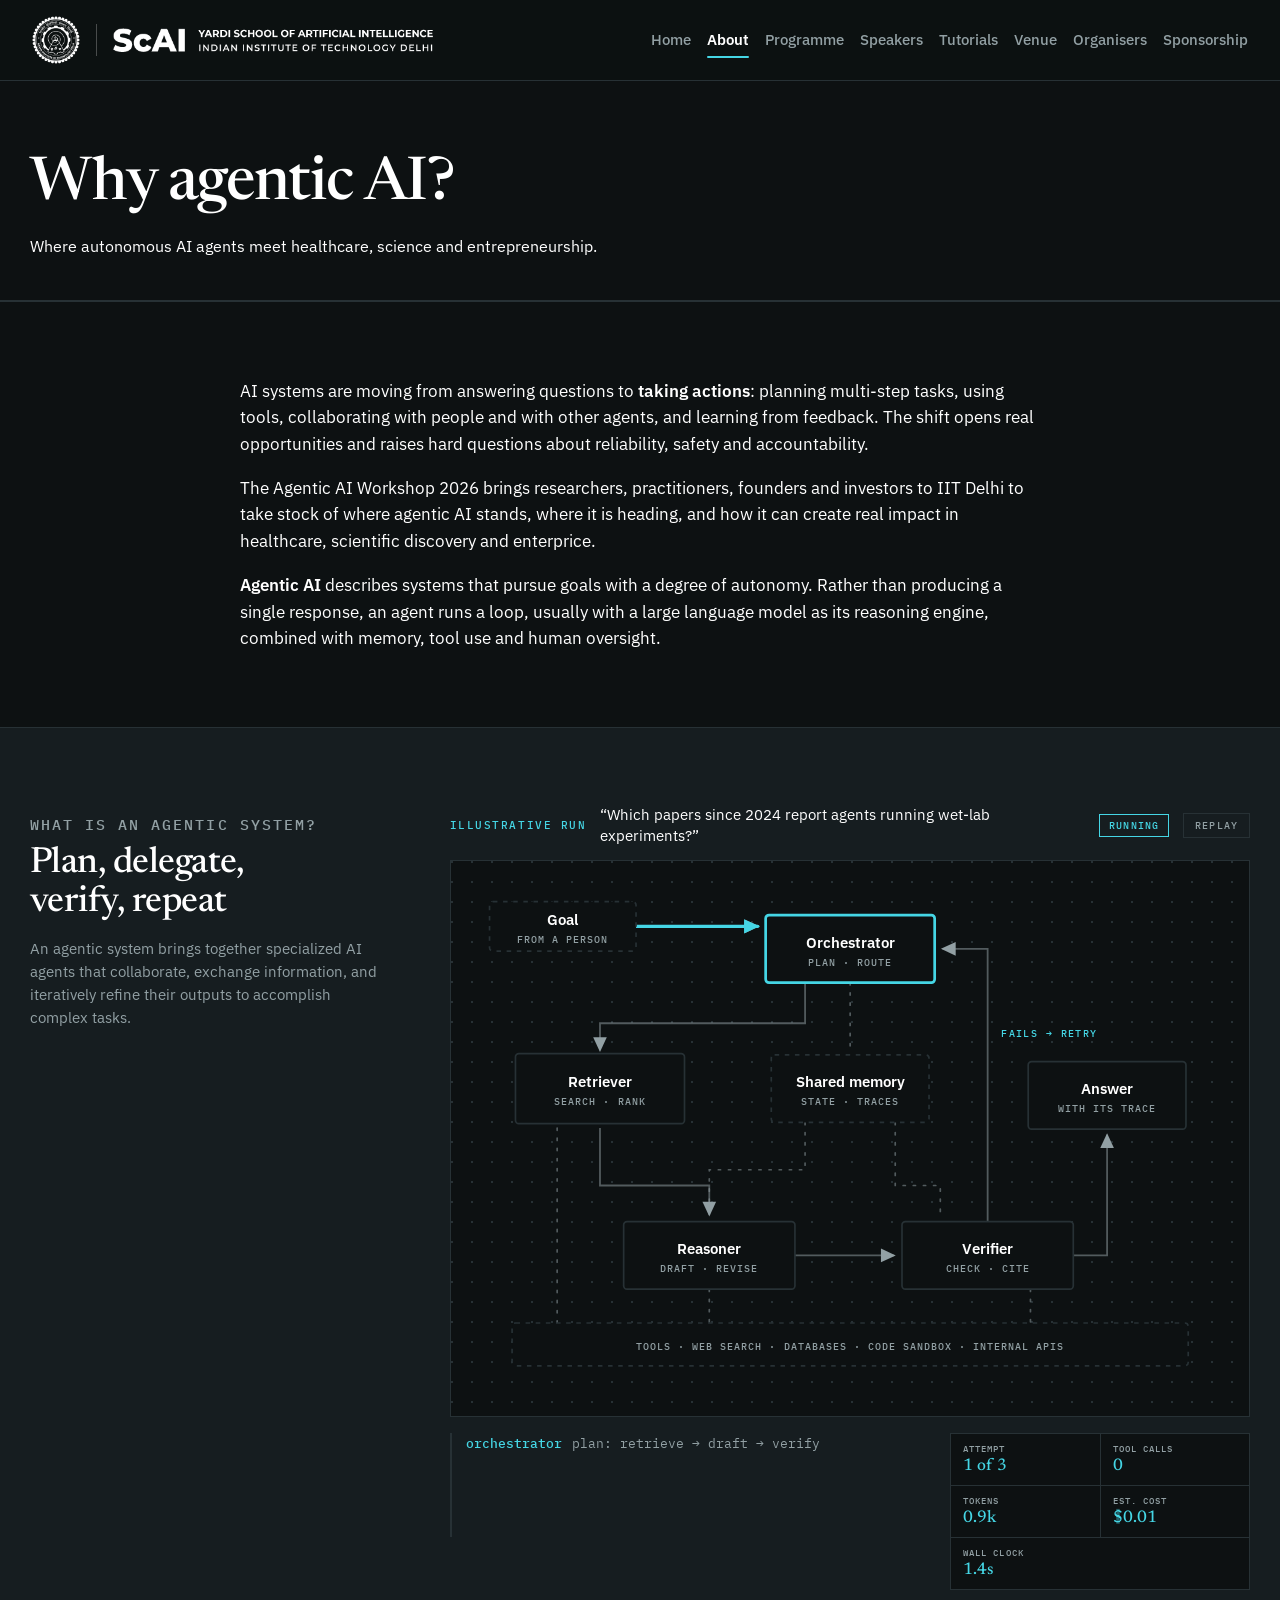
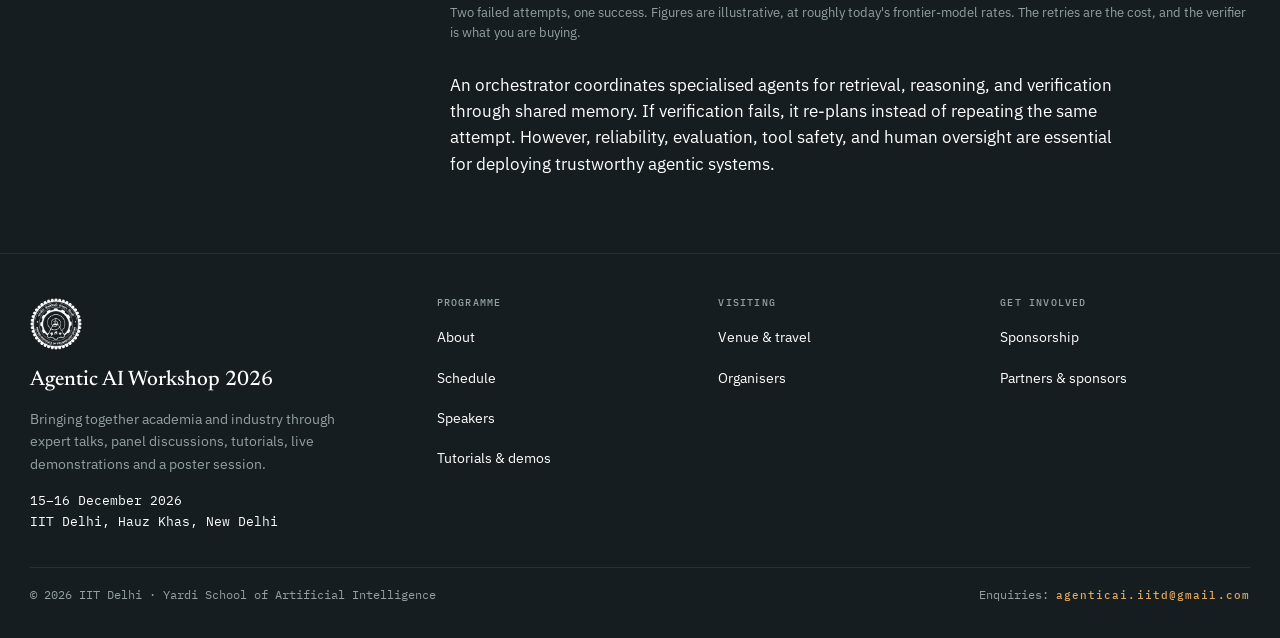
==== commit e0715a37: "Add new Sponsorship page and navbar integration" ====
--- a/static/about.html
+++ b/static/about.html
@@ -32,6 +32,7 @@
           <a href="tutorials.html">Tutorials</a>
           <a href="venue.html">Venue</a>
           <a href="organisers.html">Organisers</a>
+          <a href="sponsorship.html">Sponsorship</a>
         </nav>
         <button class="menu-btn" id="menuBtn" type="button" aria-expanded="false" aria-controls="nav"
           aria-label="Toggle navigation menu">
@@ -361,6 +362,7 @@
         <div>
           <h4>Get involved</h4>
           <ul>
+            <li><a href="sponsorship.html">Sponsorship</a></li>
             <li><a href="partners.html">Partners &amp; sponsors</a></li>
           </ul>
         </div>
--- a/static/styles.css
+++ b/static/styles.css
@@ -274,7 +274,7 @@
 .nav {
   display: flex;
   align-items: center;
-  gap: clamp(16px, 1.4vw, 22px);
+  gap: clamp(12px, 1.25vw, 20px);
   margin: 0;
   padding: 0;
 }
@@ -4194,4 +4194,437 @@
   content: " \00b7 opens soon";
   font-size: .85em;
   letter-spacing: .04em;
-}+}
+
+/* ==========================================================================
+   Responsive Navbar Refinement for 8 Navigation Items (1025px - 1160px)
+   ========================================================================== */
+@media (min-width: 1025px) and (max-width: 1160px) {
+  .head-in {
+    padding-left: clamp(18px, 2.2vw, 32px);
+    padding-right: clamp(18px, 2.2vw, 32px);
+    gap: 16px;
+  }
+  .mark {
+    gap: 12px;
+  }
+  .scai-logo {
+    max-width: 245px;
+  }
+  .nav {
+    gap: clamp(10px, 1.1vw, 16px);
+  }
+  .nav > a {
+    font-size: 13.5px;
+  }
+}
+
+/* ==========================================================================
+   Sponsorship Page Styles
+   ========================================================================== */
+
+.sponsor-hero {
+  position: relative;
+  padding-block: clamp(44px, 5.5vw, 68px) clamp(38px, 4.5vw, 56px);
+  border-bottom: 1px solid var(--rule);
+  background: radial-gradient(circle at 50% 0%, rgba(69, 214, 229, 0.08) 0%, rgba(13, 17, 18, 0) 65%),
+              linear-gradient(180deg, rgba(22, 29, 32, 0.45) 0%, rgba(13, 17, 18, 0) 100%);
+  overflow: hidden;
+}
+
+.sponsor-hero-inner {
+  max-width: 960px;
+}
+
+.sponsor-hero-title {
+  font-family: var(--display);
+  font-size: clamp(38px, 5.5vw, 62px);
+  line-height: 1.05;
+  letter-spacing: -.025em;
+  font-weight: 500;
+  color: #FFFFFF;
+  margin-block: 16px 14px;
+}
+
+.sponsor-hero-subtitle {
+  font-family: var(--body);
+  font-size: clamp(16px, 1.25vw, 19px);
+  line-height: 1.55;
+  color: var(--ink-soft);
+  max-width: 58ch;
+  margin-bottom: 26px;
+}
+
+.sponsor-meta-pills {
+  display: flex;
+  flex-wrap: wrap;
+  gap: 10px 14px;
+  margin-bottom: 30px;
+}
+
+.sp-pill {
+  display: inline-flex;
+  align-items: center;
+  gap: 8px;
+  padding: 6px 14px;
+  background: rgba(22, 29, 32, 0.85);
+  border: 1px solid var(--rule);
+  border-radius: 999px;
+  font-family: var(--mono);
+  font-size: 12px;
+  color: #C0CDD0;
+  letter-spacing: .02em;
+}
+
+.sp-pill svg {
+  width: 14px;
+  height: 14px;
+  color: var(--accent);
+  flex-shrink: 0;
+}
+
+.sponsor-hero-cta {
+  display: flex;
+  flex-wrap: wrap;
+  align-items: center;
+  gap: 14px;
+}
+
+.sponsor-hero-cta .hero-cta-btn {
+  background: var(--accent);
+  color: #0D1112 !important;
+  font-weight: 600;
+  font-size: 14.5px;
+  padding: 12px 24px;
+  border-radius: 4px;
+  border: 1px solid var(--accent);
+  transition: transform .2s ease, box-shadow .2s ease, background .2s ease;
+}
+
+.sponsor-hero-cta .hero-cta-btn:hover {
+  background: #6FE3EF;
+  transform: translateY(-2px);
+  box-shadow: 0 8px 24px rgba(69, 214, 229, 0.28);
+}
+
+.sponsor-hero-cta .btn-outline {
+  background: transparent;
+  color: #FFFFFF;
+  border: 1px solid var(--rule);
+  padding: 12px 20px;
+  border-radius: 4px;
+  font-weight: 500;
+  transition: transform .2s ease, border-color .2s ease, color .2s ease;
+}
+
+.sponsor-hero-cta .btn-outline:hover {
+  border-color: var(--accent);
+  color: var(--accent);
+  transform: translateY(-2px);
+}
+
+/* Tiers Section */
+.sp-section-head {
+  max-width: 760px;
+  margin-bottom: 40px;
+}
+
+.sp-section-head h2 {
+  font-family: var(--display);
+  font-size: clamp(28px, 3.8vw, 42px);
+  font-weight: 500;
+  color: #FFFFFF;
+  letter-spacing: -.02em;
+  margin-top: 10px;
+  margin-bottom: 12px;
+}
+
+.sp-section-desc {
+  font-family: var(--body);
+  font-size: 15.5px;
+  line-height: 1.55;
+  color: var(--ink-soft);
+  max-width: 58ch;
+}
+
+.sp-cards-grid {
+  display: grid;
+  grid-template-columns: repeat(3, minmax(0, 1fr));
+  gap: 28px;
+  align-items: stretch;
+}
+
+.sp-tier-card {
+  position: relative;
+  border-radius: 8px;
+  background: #141A1D;
+  border: 1px solid var(--rule);
+  padding: 34px 28px 28px;
+  display: flex;
+  flex-direction: column;
+  transition: transform .28s cubic-bezier(.16, 1, .3, 1), box-shadow .28s ease, border-color .28s ease;
+  overflow: hidden;
+}
+
+.sp-tier-card:hover {
+  transform: translateY(-6px);
+}
+
+/* Card Top Highlight Line */
+.sp-tier-card::before {
+  content: "";
+  position: absolute;
+  top: 0;
+  left: 0;
+  right: 0;
+  height: 3px;
+  opacity: .85;
+}
+
+/* Diamond Card */
+.tier-diamond {
+  background: linear-gradient(180deg, rgba(69, 214, 229, 0.08) 0%, rgba(20, 26, 29, 0.95) 30%, rgba(13, 17, 18, 0.98) 100%);
+  border-color: rgba(69, 214, 229, 0.38);
+  box-shadow: 0 16px 38px rgba(0, 0, 0, 0.45), 0 0 24px rgba(69, 214, 229, 0.12);
+}
+
+.tier-diamond::before {
+  background: linear-gradient(90deg, #45D6E5 0%, #A6F1F9 50%, #45D6E5 100%);
+  box-shadow: 0 0 14px rgba(69, 214, 229, 0.6);
+}
+
+.tier-diamond:hover {
+  border-color: #45D6E5;
+  box-shadow: 0 20px 48px rgba(0, 0, 0, 0.55), 0 0 32px rgba(69, 214, 229, 0.25);
+}
+
+/* Gold Card */
+.tier-gold {
+  background: linear-gradient(180deg, rgba(224, 168, 92, 0.07) 0%, rgba(20, 26, 29, 0.95) 30%, rgba(13, 17, 18, 0.98) 100%);
+  border-color: rgba(224, 168, 92, 0.32);
+  box-shadow: 0 14px 34px rgba(0, 0, 0, 0.4);
+}
+
+.tier-gold::before {
+  background: linear-gradient(90deg, #C99144 0%, #F5C678 50%, #C99144 100%);
+  box-shadow: 0 0 12px rgba(224, 168, 92, 0.45);
+}
+
+.tier-gold:hover {
+  border-color: #E0A85C;
+  box-shadow: 0 20px 48px rgba(0, 0, 0, 0.55), 0 0 28px rgba(224, 168, 92, 0.22);
+}
+
+/* Silver Card */
+.tier-silver {
+  background: linear-gradient(180deg, rgba(185, 202, 208, 0.05) 0%, rgba(20, 26, 29, 0.95) 30%, rgba(13, 17, 18, 0.98) 100%);
+  border-color: rgba(185, 202, 208, 0.26);
+  box-shadow: 0 12px 30px rgba(0, 0, 0, 0.35);
+}
+
+.tier-silver::before {
+  background: linear-gradient(90deg, #7A8E94 0%, #D4E0E4 50%, #7A8E94 100%);
+  box-shadow: 0 0 10px rgba(185, 202, 208, 0.35);
+}
+
+.tier-silver:hover {
+  border-color: rgba(220, 235, 240, 0.65);
+  box-shadow: 0 20px 48px rgba(0, 0, 0, 0.55), 0 0 24px rgba(185, 202, 208, 0.18);
+}
+
+/* Card Header */
+.sp-tier-header {
+  margin-bottom: 24px;
+}
+
+.sp-badge {
+  display: inline-flex;
+  align-items: center;
+  gap: 6px;
+  font-family: var(--mono);
+  font-size: 11px;
+  font-weight: 500;
+  letter-spacing: .08em;
+  text-transform: uppercase;
+  padding: 5px 10px;
+  border-radius: 4px;
+  margin-bottom: 16px;
+}
+
+.badge-diamond {
+  background: rgba(69, 214, 229, 0.12);
+  color: #45D6E5;
+  border: 1px solid rgba(69, 214, 229, 0.35);
+}
+
+.badge-gold {
+  background: rgba(224, 168, 92, 0.12);
+  color: #E0A85C;
+  border: 1px solid rgba(224, 168, 92, 0.35);
+}
+
+.badge-silver {
+  background: rgba(185, 202, 208, 0.1);
+  color: #D6E0E2;
+  border: 1px solid rgba(185, 202, 208, 0.28);
+}
+
+.sp-tier-name {
+  font-family: var(--display);
+  font-size: 26px;
+  font-weight: 500;
+  color: #FFFFFF;
+  margin: 0;
+  letter-spacing: -.01em;
+}
+
+/* Card Pricing */
+.sp-tier-price-box {
+  padding-block: 16px 20px;
+  border-top: 1px solid var(--rule);
+  border-bottom: 1px solid var(--rule);
+  margin-bottom: 24px;
+}
+
+.sp-tier-price-label {
+  font-family: var(--mono);
+  font-size: 11px;
+  text-transform: uppercase;
+  letter-spacing: .1em;
+  color: var(--ink-soft);
+  margin-bottom: 6px;
+}
+
+.sp-amount {
+  font-family: var(--mono);
+  font-size: clamp(30px, 2.5vw, 36px);
+  font-weight: 600;
+  line-height: 1.1;
+  color: #FFFFFF;
+  display: flex;
+  align-items: baseline;
+  gap: 4px;
+}
+
+.sp-amount .currency {
+  font-size: .8em;
+  color: var(--ink-soft);
+}
+
+.sp-amount-diamond {
+  color: #FFFFFF;
+  text-shadow: 0 0 18px rgba(69, 214, 229, 0.3);
+}
+
+.sp-amount-diamond .currency {
+  color: #45D6E5;
+}
+
+.sp-amount-gold {
+  color: #FFFFFF;
+  text-shadow: 0 0 16px rgba(224, 168, 92, 0.25);
+}
+
+.sp-amount-gold .currency {
+  color: #E0A85C;
+}
+
+.sp-amount-silver {
+  color: #FFFFFF;
+}
+
+.sp-amount-silver .currency {
+  color: #C0CDD0;
+}
+
+/* Card CTA Button */
+.sp-card-btn {
+  width: 100%;
+  margin-top: auto;
+  padding: 12px 14px;
+  border-radius: 4px;
+  font-size: 13.5px;
+  font-weight: 600;
+  text-align: center;
+  justify-content: center;
+  transition: transform .18s ease, background .18s ease, box-shadow .18s ease, border-color .18s ease;
+}
+
+.btn-diamond {
+  background: var(--accent);
+  color: #0D1112 !important;
+  border: 1px solid var(--accent);
+}
+
+.btn-diamond:hover {
+  background: #6FE3EF;
+  box-shadow: 0 6px 18px rgba(69, 214, 229, 0.35);
+  transform: translateY(-2px);
+}
+
+.btn-gold {
+  background: rgba(224, 168, 92, 0.12);
+  color: #FFD27D !important;
+  border: 1px solid rgba(224, 168, 92, 0.5);
+}
+
+.btn-gold:hover {
+  background: #E0A85C;
+  color: #0D1112 !important;
+  border-color: #E0A85C;
+  box-shadow: 0 6px 18px rgba(224, 168, 92, 0.3);
+  transform: translateY(-2px);
+}
+
+.btn-silver {
+  background: rgba(185, 202, 208, 0.08);
+  color: #E2EDF0 !important;
+  border: 1px solid rgba(185, 202, 208, 0.4);
+}
+
+.btn-silver:hover {
+  background: #D4E0E4;
+  color: #0D1112 !important;
+  border-color: #D4E0E4;
+  box-shadow: 0 6px 18px rgba(185, 202, 208, 0.25);
+  transform: translateY(-2px);
+}
+
+.sp-cards-note {
+  margin-top: 36px;
+  padding: 18px 22px;
+  background: rgba(22, 29, 32, 0.55);
+  border: 1px dashed var(--rule);
+  border-radius: 6px;
+  text-align: center;
+}
+
+.sp-cards-note p {
+  font-family: var(--body);
+  font-size: 14px;
+  line-height: 1.5;
+  color: var(--ink-soft);
+  margin: 0;
+}
+
+/* Responsiveness for Tiers Grid */
+@media (max-width: 980px) {
+  .sp-cards-grid {
+    grid-template-columns: 1fr;
+    gap: 22px;
+    max-width: 580px;
+    margin-inline: auto;
+  }
+}
+
+@media (max-width: 560px) {
+  .sp-tier-card {
+    padding: 26px 20px 22px;
+  }
+  .sp-amount {
+    font-size: 30px;
+  }
+  .sp-cards-note {
+    padding: 14px 16px;
+  }
+}
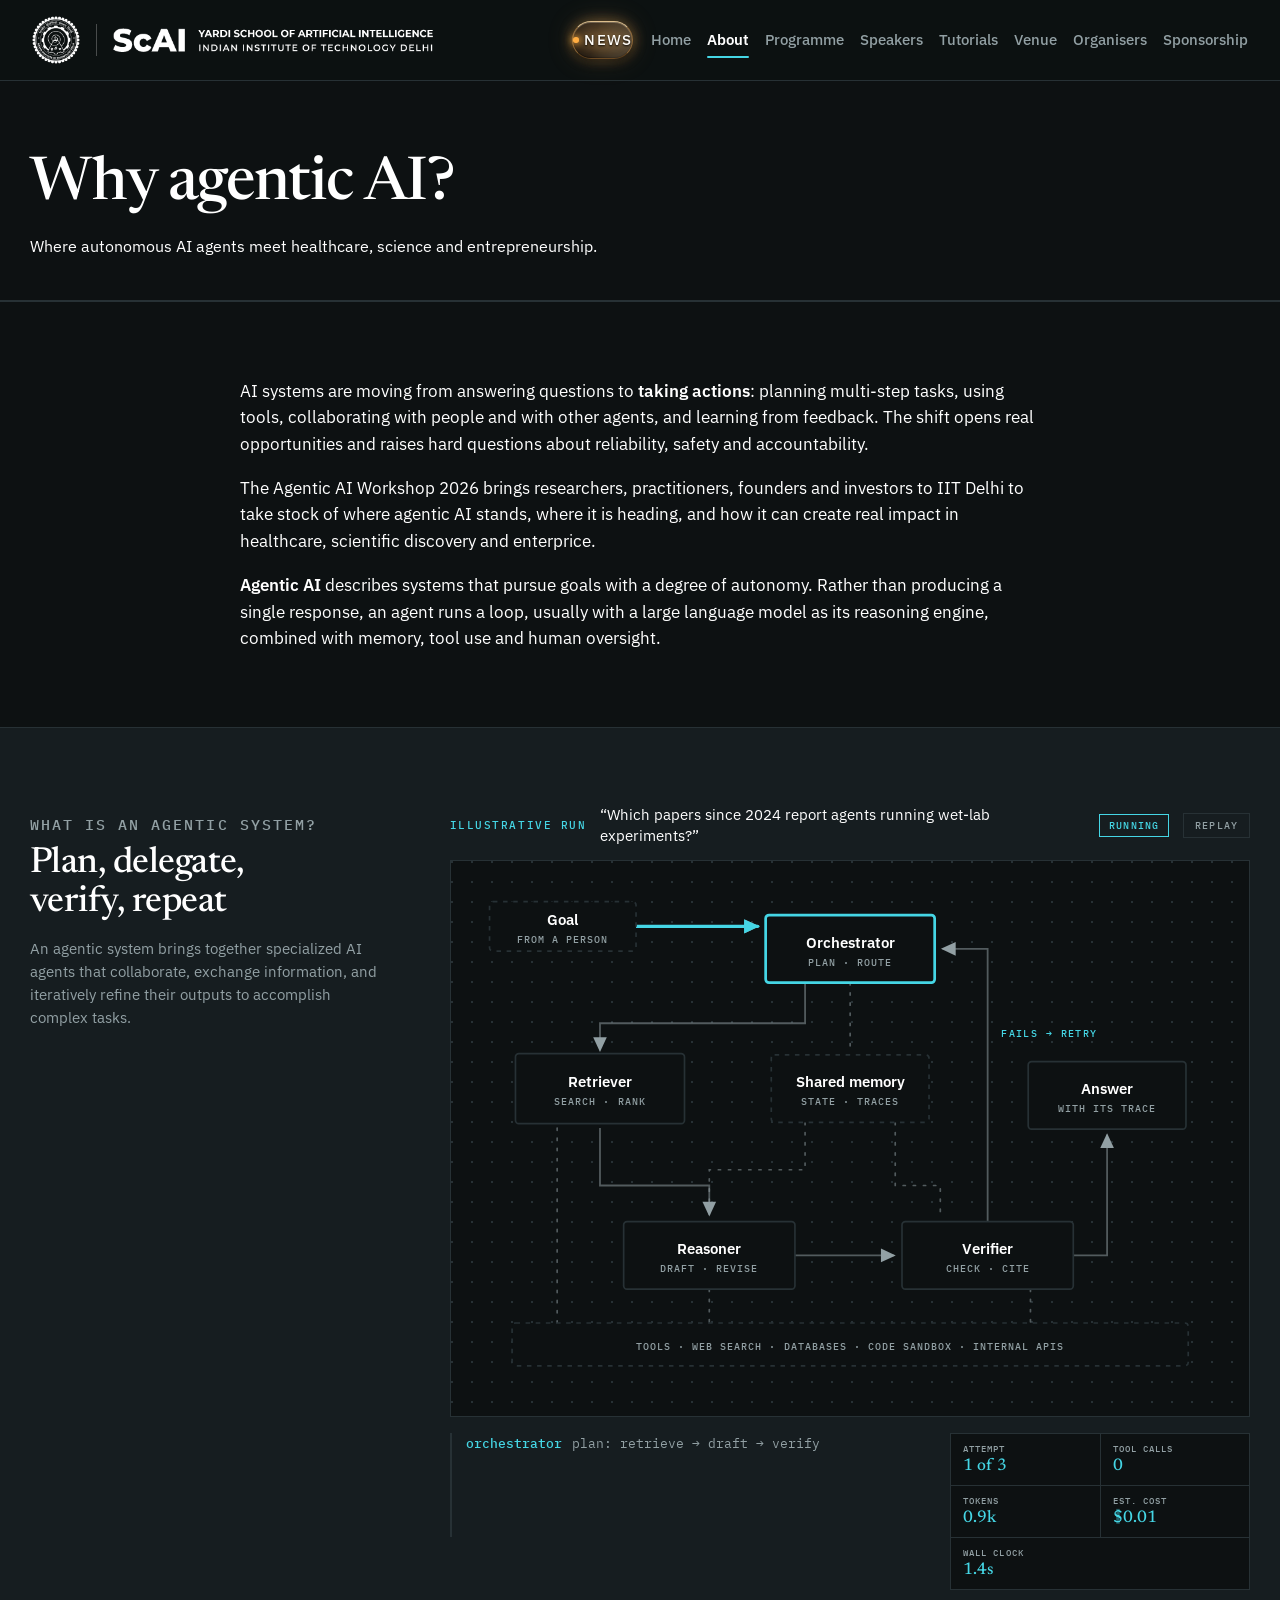
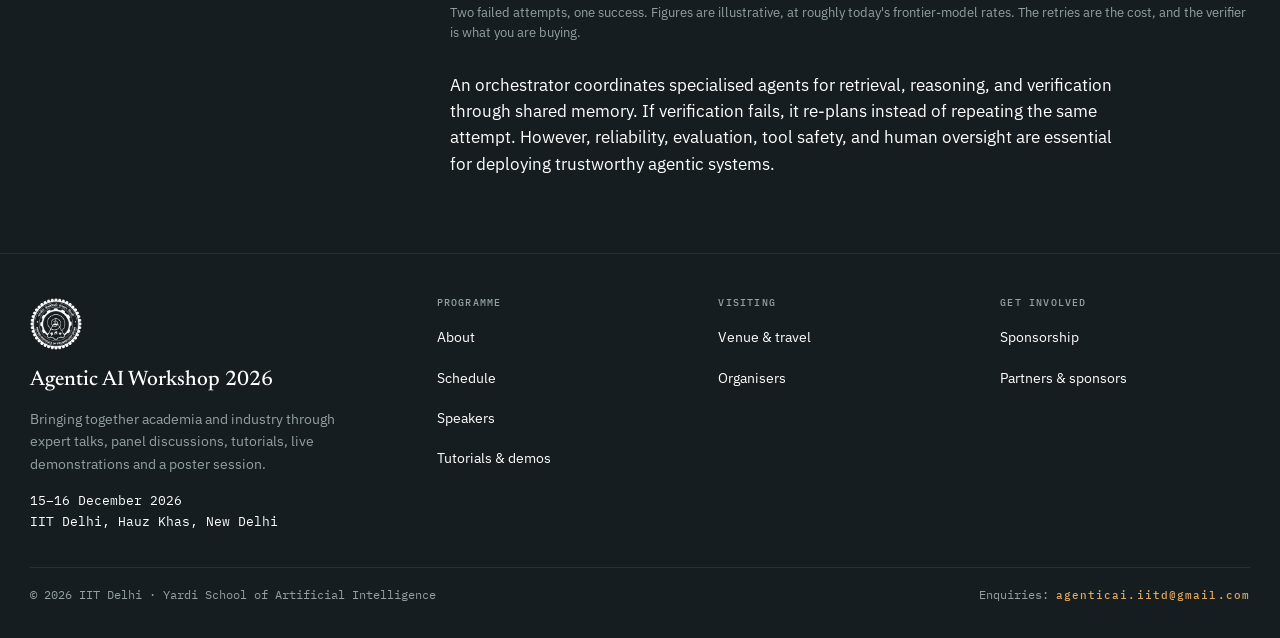
==== commit 23edb2f2: "Add prominent 3D glowing NEWS navbar item linking to Luma" ====
--- a/static/about.html
+++ b/static/about.html
@@ -25,6 +25,7 @@
       </a>
       <div class="nav-group">
         <nav class="nav" id="nav" aria-label="Pages">
+          <a href="https://luma.com/i4g5ktqa" class="nav-news" aria-label="News: Agentic AI Workshop 2026 on Luma"><span class="nav-news-glow" aria-hidden="true"></span><span class="nav-news-text"><span class="nav-news-dot" aria-hidden="true"></span>News</span></a>
           <a href="index.html">Home</a>
           <a href="about.html" aria-current="page">About</a>
           <a href="programme.html">Programme</a>
--- a/static/styles.css
+++ b/static/styles.css
@@ -326,6 +326,180 @@
 .nav > a[aria-current="page"]::after {
   transform: scaleX(1);
   opacity: 1;
+}
+
+
+/* ---------- Navbar NEWS Item (Premium 3D Glow & Backlight) ---------- */
+.nav-news {
+  position: relative;
+  display: inline-flex;
+  align-items: center;
+  justify-content: center;
+  padding: 5px 13px;
+  margin-right: 2px;
+  font-family: var(--body);
+  font-size: 13px;
+  font-weight: 600;
+  letter-spacing: .08em;
+  text-transform: uppercase;
+  text-decoration: none !important;
+  color: #FFFDF8 !important;
+  border-radius: 9999px;
+  background: linear-gradient(180deg, rgba(46, 36, 26, 0.95) 0%, rgba(22, 17, 13, 0.98) 100%);
+  border: 1px solid rgba(230, 168, 88, 0.52);
+  border-top-color: rgba(255, 224, 170, 0.85);
+  border-bottom-color: rgba(160, 105, 40, 0.45);
+  box-shadow: 
+    inset 0 1px 0 rgba(255, 240, 215, 0.28),
+    inset 0 -1px 0 rgba(0, 0, 0, 0.55),
+    0 2px 5px rgba(0, 0, 0, 0.45),
+    0 4px 10px rgba(0, 0, 0, 0.25),
+    0 0 14px rgba(224, 168, 92, 0.35),
+    0 0 28px rgba(224, 168, 92, 0.18);
+  cursor: pointer;
+  user-select: none;
+  isolation: isolate;
+  transition: transform .22s cubic-bezier(.2, .9, .3, 1),
+              box-shadow .24s ease,
+              border-color .22s ease,
+              background .22s ease;
+  line-height: 1;
+}
+
+/* Disable standard text-link underline pseudo-element */
+.nav > a.nav-news::after {
+  display: none !important;
+}
+
+/* Continuously glowing warm backlight behind the pill */
+.nav-news::before {
+  content: "";
+  position: absolute;
+  inset: -3px -6px;
+  border-radius: 9999px;
+  background: radial-gradient(ellipse at 50% 50%, rgba(224, 168, 92, 0.48) 0%, rgba(224, 168, 92, 0.16) 55%, transparent 75%);
+  filter: blur(6px);
+  z-index: -1;
+  opacity: 0.88;
+  pointer-events: none;
+  animation: newsPulseGlow 3.6s ease-in-out infinite;
+}
+
+/* Subtle moving gradient shimmer layer */
+.nav-news-glow {
+  position: absolute;
+  inset: 0;
+  border-radius: inherit;
+  background: linear-gradient(105deg, transparent 20%, rgba(255, 230, 180, 0.18) 50%, transparent 80%);
+  background-size: 200% 100%;
+  animation: newsShimmer 4.8s ease-in-out infinite;
+  pointer-events: none;
+  z-index: 0;
+}
+
+/* Crisp text label with subtle warm text shadow */
+.nav-news-text {
+  position: relative;
+  z-index: 1;
+  display: inline-flex;
+  align-items: center;
+  gap: 5.5px;
+  text-shadow: 0 1px 2px rgba(0, 0, 0, 0.9), 0 0 10px rgba(224, 168, 92, 0.4);
+}
+
+/* Tasteful pulsing amber dot indicator */
+.nav-news-dot {
+  width: 5.5px;
+  height: 5.5px;
+  border-radius: 50%;
+  background: #FFAE42;
+  box-shadow: 0 0 6px #FFAE42, 0 0 10px rgba(255, 174, 66, 0.85);
+  display: inline-block;
+  animation: newsDotBlink 2.4s ease-in-out infinite;
+}
+
+/* Hover state: raised 3D elevation and intensified backlight */
+@media (hover: hover) and (pointer: fine) {
+  .nav-news:hover {
+    transform: translateY(-1.5px);
+    color: #FFFFFF !important;
+    background: linear-gradient(180deg, rgba(58, 45, 32, 0.96) 0%, rgba(28, 21, 16, 0.98) 100%);
+    border-color: rgba(245, 188, 110, 0.8);
+    border-top-color: rgba(255, 240, 200, 0.95);
+    box-shadow: 
+      inset 0 1px 0 rgba(255, 245, 225, 0.4),
+      inset 0 -1px 0 rgba(0, 0, 0, 0.65),
+      0 4px 12px rgba(0, 0, 0, 0.55),
+      0 8px 22px rgba(0, 0, 0, 0.32),
+      0 0 20px rgba(224, 168, 92, 0.58),
+      0 0 38px rgba(224, 168, 92, 0.32);
+  }
+
+  .nav-news:hover::before {
+    opacity: 1;
+    inset: -4px -8px;
+    filter: blur(8px);
+    background: radial-gradient(ellipse at 50% 50%, rgba(245, 185, 105, 0.62) 0%, rgba(224, 168, 92, 0.25) 55%, transparent 75%);
+  }
+}
+
+/* Active / pressed state: responsive 3D sink */
+.nav-news:active {
+  transform: translateY(1px) scale(0.97);
+  box-shadow: 
+    inset 0 1px 3px rgba(0, 0, 0, 0.75),
+    0 1px 2px rgba(0, 0, 0, 0.5),
+    0 0 12px rgba(224, 168, 92, 0.25);
+  transition: transform .06s ease, box-shadow .06s ease;
+}
+
+/* Keyboard accessibility outline */
+.nav-news:focus-visible {
+  outline: 2px solid #E0A85C;
+  outline-offset: 3px;
+}
+
+/* Keyframe Animations */
+@keyframes newsPulseGlow {
+  0%, 100% {
+    opacity: 0.78;
+    transform: scale(0.98);
+  }
+  50% {
+    opacity: 1;
+    transform: scale(1.04);
+  }
+}
+
+@keyframes newsShimmer {
+  0% {
+    background-position: -120% 0;
+  }
+  50%, 100% {
+    background-position: 180% 0;
+  }
+}
+
+@keyframes newsDotBlink {
+  0%, 100% {
+    opacity: 1;
+    transform: scale(1);
+  }
+  50% {
+    opacity: 0.4;
+    transform: scale(0.85);
+  }
+}
+
+/* Reduced motion preferences */
+@media (prefers-reduced-motion: reduce) {
+  .nav-news,
+  .nav-news::before,
+  .nav-news-glow,
+  .nav-news-dot {
+    animation: none !important;
+    transition: none !important;
+  }
 }
 
 /* Mobile Menu Button */
@@ -538,6 +712,34 @@
     align-items: center;
     color: var(--ink-soft);
     text-decoration: none !important;
+  }
+
+  .nav > a.nav-news {
+    margin: 8px 0 12px 0;
+    align-self: flex-start;
+    display: inline-flex;
+    align-items: center;
+    justify-content: center;
+    min-height: 38px;
+    padding: 7px 18px;
+    font-size: 13px;
+    font-weight: 600;
+    letter-spacing: .08em;
+    text-transform: uppercase;
+    border-radius: 9999px;
+    border: 1px solid rgba(230, 168, 88, 0.52);
+    border-top-color: rgba(255, 224, 170, 0.85);
+    border-bottom-color: rgba(160, 105, 40, 0.45);
+    color: #FFFDF8 !important;
+    background: linear-gradient(180deg, rgba(46, 36, 26, 0.95) 0%, rgba(22, 17, 13, 0.98) 100%);
+    box-shadow: 
+      inset 0 1px 0 rgba(255, 240, 215, 0.28),
+      inset 0 -1px 0 rgba(0, 0, 0, 0.55),
+      0 2px 5px rgba(0, 0, 0, 0.45),
+      0 4px 10px rgba(0, 0, 0, 0.25),
+      0 0 14px rgba(224, 168, 92, 0.35);
+    width: auto;
+    max-width: fit-content;
   }
 
   .nav > a::after {
@@ -820,6 +1022,67 @@
   transform: translateY(0);
 }
 
+/* Compact Deadline Row in Participate Panel */
+.hero-deadline {
+  display: flex;
+  align-items: center;
+  justify-content: center;
+  gap: 12px;
+  margin-top: 14px;
+  padding-top: 13px;
+  border-top: 1px solid rgba(255, 255, 255, 0.08);
+  text-align: center;
+}
+
+.hero-deadline-icon {
+  width: 17px;
+  height: 17px;
+  color: #FFFFFF;
+  flex-shrink: 0;
+  display: block;
+}
+
+.hero-deadline-sep {
+  width: 1px;
+  height: 15px;
+  background: rgba(255, 255, 255, 0.22);
+  flex-shrink: 0;
+  display: block;
+}
+
+.hero-deadline-text {
+  font-family: var(--body);
+  font-size: clamp(12.5px, 0.95vw, 13.5px);
+  font-weight: 600;
+  line-height: 1.4;
+  color: #FFFFFF;
+  letter-spacing: .01em;
+}
+
+.hero-deadline-date {
+  color: #5FC6D4;
+  font-weight: 700;
+}
+
+@media (max-width: 560px) {
+  .hero-deadline {
+    gap: 10px;
+    padding-top: 12px;
+    margin-top: 12px;
+  }
+  .hero-deadline-text {
+    font-size: 12px;
+  }
+}
+
+@media (max-width: 420px) {
+  .hero-deadline {
+    flex-wrap: wrap;
+    justify-content: center;
+    gap: 6px 10px;
+  }
+}
+
 @media (max-width: 1140px) {
   .hero-grid {
     grid-template-columns: 1fr;
@@ -4220,411 +4483,299 @@
 }
 
 /* ==========================================================================
-   Sponsorship Page Styles
+   Sponsorship Page — Academic / Minimal Redesign
    ========================================================================== */
 
-.sponsor-hero {
+/* Hero Section */
+.sp-hero {
+  padding-block: clamp(38px, 4.8vw, 58px) clamp(28px, 3.8vw, 44px);
+  border-bottom: 1px solid var(--rule);
+}
+
+.sp-hero-inner {
+  max-width: 960px;
+}
+
+.sp-hero-eyebrow {
+  font: 500 11px/1 var(--mono);
+  letter-spacing: .14em;
+  text-transform: uppercase;
+  color: var(--accent);
+  margin-top: 14px;
+}
+
+.sp-hero-title {
+  font-family: var(--display);
+  font-size: clamp(32px, 4.4vw, 48px);
+  font-weight: 500;
+  line-height: 1.08;
+  letter-spacing: -.02em;
+  color: #FFFFFF;
+  margin-block: 12px 10px;
+}
+
+.sp-hero-lede {
+  font-family: var(--body);
+  font-size: clamp(15px, 1.15vw, 17px);
+  line-height: 1.55;
+  color: var(--ink-soft);
+  max-width: 58ch;
+  margin: 0;
+}
+
+.sp-hero-meta {
+  font: 400 13px/1.4 var(--mono);
+  color: var(--accent);
+  letter-spacing: .02em;
+  margin-top: 14px;
+}
+
+/* Tiers Section */
+.sp-tiers-band {
+  padding-block: clamp(42px, 5.5vw, 68px);
+}
+
+.sp-grid {
+  display: grid;
+  grid-template-columns: repeat(3, minmax(0, 1fr));
+  gap: 24px;
+  max-width: 960px;
+  margin-inline: auto;
+  align-items: stretch;
+}
+
+.sp-card {
+  background: #12181A;
+  border: 1px solid var(--rule);
+  border-radius: 4px;
+  padding: 30px 24px 24px;
+  display: flex;
+  flex-direction: column;
   position: relative;
-  padding-block: clamp(44px, 5.5vw, 68px) clamp(38px, 4.5vw, 56px);
-  border-bottom: 1px solid var(--rule);
-  background: radial-gradient(circle at 50% 0%, rgba(69, 214, 229, 0.08) 0%, rgba(13, 17, 18, 0) 65%),
-              linear-gradient(180deg, rgba(22, 29, 32, 0.45) 0%, rgba(13, 17, 18, 0) 100%);
-  overflow: hidden;
-}
-
-.sponsor-hero-inner {
+  transition: border-color .2s ease, background-color .2s ease, transform .2s ease;
+}
+
+.sp-card:hover {
+  transform: translateY(-2px);
+}
+
+/* Card Top Border Hairline */
+.sp-card::before {
+  content: "";
+  position: absolute;
+  top: -1px;
+  left: -1px;
+  right: -1px;
+  height: 2px;
+  border-top-left-radius: 4px;
+  border-top-right-radius: 4px;
+}
+
+/* Diamond Tier */
+.sp-card-diamond {
+  background: #141C1F;
+  border-color: rgba(69, 214, 229, 0.4);
+}
+
+.sp-card-diamond::before {
+  background: var(--accent);
+}
+
+.sp-card-diamond:hover {
+  border-color: rgba(69, 214, 229, 0.7);
+  background: #162226;
+}
+
+/* Gold Tier */
+.sp-card-gold {
+  border-color: rgba(224, 168, 92, 0.3);
+}
+
+.sp-card-gold::before {
+  background: #D49A4B;
+}
+
+.sp-card-gold:hover {
+  border-color: rgba(224, 168, 92, 0.6);
+  background: #161D1A;
+}
+
+/* Silver Tier */
+.sp-card-silver {
+  border-color: rgba(180, 195, 200, 0.25);
+}
+
+.sp-card-silver::before {
+  background: #8E9FA4;
+}
+
+.sp-card-silver:hover {
+  border-color: rgba(180, 195, 200, 0.55);
+  background: #151A1D;
+}
+
+/* Tier Header */
+.sp-card-top {
+  display: flex;
+  flex-direction: column;
+}
+
+.sp-tier-name {
+  font-family: var(--mono);
+  font-size: 13px;
+  font-weight: 600;
+  letter-spacing: .12em;
+  text-transform: uppercase;
+  color: #FFFFFF;
+  margin: 0;
+}
+
+/* Tier Price */
+.sp-card-body {
+  margin-block: 22px 26px;
+}
+
+.sp-tier-price {
+  font-family: var(--mono);
+  font-size: clamp(26px, 2.2vw, 30px);
+  font-weight: 500;
+  line-height: 1.1;
+  color: #FFFFFF;
+  letter-spacing: -.02em;
+}
+
+/* Tier Card Footer / Action */
+.sp-card-footer {
+  margin-top: auto;
+}
+
+.sp-tier-btn {
+  display: inline-flex;
+  align-items: center;
+  justify-content: center;
+  width: 100%;
+  padding: 10px 14px;
+  font: 500 13px/1 var(--body);
+  text-decoration: none;
+  border-radius: 3px;
+  border: 1px solid var(--rule);
+  background: rgba(255, 255, 255, 0.02);
+  color: var(--ink-soft);
+  transition: color .18s ease, border-color .18s ease, background-color .18s ease;
+}
+
+.sp-tier-btn:hover {
+  color: #FFFFFF;
+  border-color: var(--ink-soft);
+  background: rgba(255, 255, 255, 0.06);
+}
+
+.sp-card-diamond .sp-tier-btn {
+  border-color: rgba(69, 214, 229, 0.35);
+  color: var(--accent);
+  background: rgba(69, 214, 229, 0.04);
+}
+
+.sp-card-diamond .sp-tier-btn:hover {
+  border-color: var(--accent);
+  background: var(--accent);
+  color: #0D1112;
+}
+
+/* Contact Section */
+.sp-contact-band {
+  padding-block: clamp(36px, 5vw, 64px);
+}
+
+.sp-contact {
+  display: flex;
+  align-items: center;
+  justify-content: space-between;
+  gap: 32px;
+  padding: 34px 38px;
+  background: #12181A;
+  border: 1px solid var(--rule);
+  border-radius: 4px;
   max-width: 960px;
-}
-
-.sponsor-hero-title {
+  margin-inline: auto;
+}
+
+.sp-contact-text h2 {
   font-family: var(--display);
-  font-size: clamp(38px, 5.5vw, 62px);
-  line-height: 1.05;
-  letter-spacing: -.025em;
+  font-size: clamp(22px, 2.2vw, 27px);
   font-weight: 500;
   color: #FFFFFF;
-  margin-block: 16px 14px;
-}
-
-.sponsor-hero-subtitle {
+  letter-spacing: -.015em;
+  margin: 0 0 6px;
+}
+
+.sp-contact-text p {
   font-family: var(--body);
-  font-size: clamp(16px, 1.25vw, 19px);
-  line-height: 1.55;
-  color: var(--ink-soft);
-  max-width: 58ch;
-  margin-bottom: 26px;
-}
-
-.sponsor-meta-pills {
-  display: flex;
-  flex-wrap: wrap;
-  gap: 10px 14px;
-  margin-bottom: 30px;
-}
-
-.sp-pill {
-  display: inline-flex;
-  align-items: center;
-  gap: 8px;
-  padding: 6px 14px;
-  background: rgba(22, 29, 32, 0.85);
-  border: 1px solid var(--rule);
-  border-radius: 999px;
-  font-family: var(--mono);
-  font-size: 12px;
-  color: #C0CDD0;
-  letter-spacing: .02em;
-}
-
-.sp-pill svg {
-  width: 14px;
-  height: 14px;
-  color: var(--accent);
+  font-size: 14.5px;
+  color: var(--ink-soft);
+  margin: 0;
+}
+
+.sp-contact-action {
   flex-shrink: 0;
 }
 
-.sponsor-hero-cta {
-  display: flex;
-  flex-wrap: wrap;
-  align-items: center;
-  gap: 14px;
-}
-
-.sponsor-hero-cta .hero-cta-btn {
-  background: var(--accent);
-  color: #0D1112 !important;
-  font-weight: 600;
-  font-size: 14.5px;
-  padding: 12px 24px;
-  border-radius: 4px;
-  border: 1px solid var(--accent);
-  transition: transform .2s ease, box-shadow .2s ease, background .2s ease;
-}
-
-.sponsor-hero-cta .hero-cta-btn:hover {
-  background: #6FE3EF;
-  transform: translateY(-2px);
-  box-shadow: 0 8px 24px rgba(69, 214, 229, 0.28);
-}
-
-.sponsor-hero-cta .btn-outline {
-  background: transparent;
-  color: #FFFFFF;
-  border: 1px solid var(--rule);
-  padding: 12px 20px;
-  border-radius: 4px;
-  font-weight: 500;
-  transition: transform .2s ease, border-color .2s ease, color .2s ease;
-}
-
-.sponsor-hero-cta .btn-outline:hover {
-  border-color: var(--accent);
-  color: var(--accent);
-  transform: translateY(-2px);
-}
-
-/* Tiers Section */
-.sp-section-head {
-  max-width: 760px;
-  margin-bottom: 40px;
-}
-
-.sp-section-head h2 {
-  font-family: var(--display);
-  font-size: clamp(28px, 3.8vw, 42px);
-  font-weight: 500;
-  color: #FFFFFF;
-  letter-spacing: -.02em;
-  margin-top: 10px;
-  margin-bottom: 12px;
-}
-
-.sp-section-desc {
-  font-family: var(--body);
-  font-size: 15.5px;
-  line-height: 1.55;
-  color: var(--ink-soft);
-  max-width: 58ch;
-}
-
-.sp-cards-grid {
-  display: grid;
-  grid-template-columns: repeat(3, minmax(0, 1fr));
-  gap: 28px;
-  align-items: stretch;
-}
-
-.sp-tier-card {
-  position: relative;
-  border-radius: 8px;
-  background: #141A1D;
-  border: 1px solid var(--rule);
-  padding: 34px 28px 28px;
-  display: flex;
-  flex-direction: column;
-  transition: transform .28s cubic-bezier(.16, 1, .3, 1), box-shadow .28s ease, border-color .28s ease;
-  overflow: hidden;
-}
-
-.sp-tier-card:hover {
-  transform: translateY(-6px);
-}
-
-/* Card Top Highlight Line */
-.sp-tier-card::before {
-  content: "";
-  position: absolute;
-  top: 0;
-  left: 0;
-  right: 0;
-  height: 3px;
-  opacity: .85;
-}
-
-/* Diamond Card */
-.tier-diamond {
-  background: linear-gradient(180deg, rgba(69, 214, 229, 0.08) 0%, rgba(20, 26, 29, 0.95) 30%, rgba(13, 17, 18, 0.98) 100%);
-  border-color: rgba(69, 214, 229, 0.38);
-  box-shadow: 0 16px 38px rgba(0, 0, 0, 0.45), 0 0 24px rgba(69, 214, 229, 0.12);
-}
-
-.tier-diamond::before {
-  background: linear-gradient(90deg, #45D6E5 0%, #A6F1F9 50%, #45D6E5 100%);
-  box-shadow: 0 0 14px rgba(69, 214, 229, 0.6);
-}
-
-.tier-diamond:hover {
-  border-color: #45D6E5;
-  box-shadow: 0 20px 48px rgba(0, 0, 0, 0.55), 0 0 32px rgba(69, 214, 229, 0.25);
-}
-
-/* Gold Card */
-.tier-gold {
-  background: linear-gradient(180deg, rgba(224, 168, 92, 0.07) 0%, rgba(20, 26, 29, 0.95) 30%, rgba(13, 17, 18, 0.98) 100%);
-  border-color: rgba(224, 168, 92, 0.32);
-  box-shadow: 0 14px 34px rgba(0, 0, 0, 0.4);
-}
-
-.tier-gold::before {
-  background: linear-gradient(90deg, #C99144 0%, #F5C678 50%, #C99144 100%);
-  box-shadow: 0 0 12px rgba(224, 168, 92, 0.45);
-}
-
-.tier-gold:hover {
-  border-color: #E0A85C;
-  box-shadow: 0 20px 48px rgba(0, 0, 0, 0.55), 0 0 28px rgba(224, 168, 92, 0.22);
-}
-
-/* Silver Card */
-.tier-silver {
-  background: linear-gradient(180deg, rgba(185, 202, 208, 0.05) 0%, rgba(20, 26, 29, 0.95) 30%, rgba(13, 17, 18, 0.98) 100%);
-  border-color: rgba(185, 202, 208, 0.26);
-  box-shadow: 0 12px 30px rgba(0, 0, 0, 0.35);
-}
-
-.tier-silver::before {
-  background: linear-gradient(90deg, #7A8E94 0%, #D4E0E4 50%, #7A8E94 100%);
-  box-shadow: 0 0 10px rgba(185, 202, 208, 0.35);
-}
-
-.tier-silver:hover {
-  border-color: rgba(220, 235, 240, 0.65);
-  box-shadow: 0 20px 48px rgba(0, 0, 0, 0.55), 0 0 24px rgba(185, 202, 208, 0.18);
-}
-
-/* Card Header */
-.sp-tier-header {
-  margin-bottom: 24px;
-}
-
-.sp-badge {
-  display: inline-flex;
-  align-items: center;
-  gap: 6px;
-  font-family: var(--mono);
-  font-size: 11px;
-  font-weight: 500;
-  letter-spacing: .08em;
-  text-transform: uppercase;
-  padding: 5px 10px;
-  border-radius: 4px;
-  margin-bottom: 16px;
-}
-
-.badge-diamond {
-  background: rgba(69, 214, 229, 0.12);
-  color: #45D6E5;
-  border: 1px solid rgba(69, 214, 229, 0.35);
-}
-
-.badge-gold {
-  background: rgba(224, 168, 92, 0.12);
-  color: #E0A85C;
-  border: 1px solid rgba(224, 168, 92, 0.35);
-}
-
-.badge-silver {
-  background: rgba(185, 202, 208, 0.1);
-  color: #D6E0E2;
-  border: 1px solid rgba(185, 202, 208, 0.28);
-}
-
-.sp-tier-name {
-  font-family: var(--display);
-  font-size: 26px;
-  font-weight: 500;
-  color: #FFFFFF;
-  margin: 0;
-  letter-spacing: -.01em;
-}
-
-/* Card Pricing */
-.sp-tier-price-box {
-  padding-block: 16px 20px;
-  border-top: 1px solid var(--rule);
-  border-bottom: 1px solid var(--rule);
-  margin-bottom: 24px;
-}
-
-.sp-tier-price-label {
-  font-family: var(--mono);
-  font-size: 11px;
-  text-transform: uppercase;
-  letter-spacing: .1em;
-  color: var(--ink-soft);
-  margin-bottom: 6px;
-}
-
-.sp-amount {
-  font-family: var(--mono);
-  font-size: clamp(30px, 2.5vw, 36px);
-  font-weight: 600;
-  line-height: 1.1;
-  color: #FFFFFF;
-  display: flex;
-  align-items: baseline;
-  gap: 4px;
-}
-
-.sp-amount .currency {
-  font-size: .8em;
-  color: var(--ink-soft);
-}
-
-.sp-amount-diamond {
-  color: #FFFFFF;
-  text-shadow: 0 0 18px rgba(69, 214, 229, 0.3);
-}
-
-.sp-amount-diamond .currency {
-  color: #45D6E5;
-}
-
-.sp-amount-gold {
-  color: #FFFFFF;
-  text-shadow: 0 0 16px rgba(224, 168, 92, 0.25);
-}
-
-.sp-amount-gold .currency {
-  color: #E0A85C;
-}
-
-.sp-amount-silver {
-  color: #FFFFFF;
-}
-
-.sp-amount-silver .currency {
-  color: #C0CDD0;
-}
-
-/* Card CTA Button */
-.sp-card-btn {
-  width: 100%;
-  margin-top: auto;
-  padding: 12px 14px;
-  border-radius: 4px;
+.sp-contact-action .btn {
+  white-space: nowrap;
   font-size: 13.5px;
-  font-weight: 600;
-  text-align: center;
-  justify-content: center;
-  transition: transform .18s ease, background .18s ease, box-shadow .18s ease, border-color .18s ease;
-}
-
-.btn-diamond {
-  background: var(--accent);
-  color: #0D1112 !important;
-  border: 1px solid var(--accent);
-}
-
-.btn-diamond:hover {
-  background: #6FE3EF;
-  box-shadow: 0 6px 18px rgba(69, 214, 229, 0.35);
-  transform: translateY(-2px);
-}
-
-.btn-gold {
-  background: rgba(224, 168, 92, 0.12);
-  color: #FFD27D !important;
-  border: 1px solid rgba(224, 168, 92, 0.5);
-}
-
-.btn-gold:hover {
-  background: #E0A85C;
-  color: #0D1112 !important;
-  border-color: #E0A85C;
-  box-shadow: 0 6px 18px rgba(224, 168, 92, 0.3);
-  transform: translateY(-2px);
-}
-
-.btn-silver {
-  background: rgba(185, 202, 208, 0.08);
-  color: #E2EDF0 !important;
-  border: 1px solid rgba(185, 202, 208, 0.4);
-}
-
-.btn-silver:hover {
-  background: #D4E0E4;
-  color: #0D1112 !important;
-  border-color: #D4E0E4;
-  box-shadow: 0 6px 18px rgba(185, 202, 208, 0.25);
-  transform: translateY(-2px);
-}
-
-.sp-cards-note {
-  margin-top: 36px;
-  padding: 18px 22px;
-  background: rgba(22, 29, 32, 0.55);
-  border: 1px dashed var(--rule);
-  border-radius: 6px;
-  text-align: center;
-}
-
-.sp-cards-note p {
-  font-family: var(--body);
-  font-size: 14px;
-  line-height: 1.5;
-  color: var(--ink-soft);
-  margin: 0;
-}
-
-/* Responsiveness for Tiers Grid */
-@media (max-width: 980px) {
-  .sp-cards-grid {
+  padding: 11px 20px;
+  border-radius: 3px;
+}
+
+/* Responsive Breakpoints */
+@media (max-width: 860px) {
+  .sp-grid {
     grid-template-columns: 1fr;
-    gap: 22px;
-    max-width: 580px;
-    margin-inline: auto;
-  }
-}
-
-@media (max-width: 560px) {
-  .sp-tier-card {
-    padding: 26px 20px 22px;
-  }
-  .sp-amount {
-    font-size: 30px;
-  }
-  .sp-cards-note {
-    padding: 14px 16px;
-  }
-}
+    gap: 16px;
+    max-width: 500px;
+  }
+
+  .sp-card {
+    padding: 24px 22px 20px;
+  }
+
+  .sp-card-body {
+    margin-block: 16px 20px;
+  }
+
+  .sp-contact {
+    flex-direction: column;
+    align-items: stretch;
+    padding: 26px 20px;
+    gap: 20px;
+    max-width: 500px;
+  }
+
+  .sp-contact-action .btn {
+    width: 100%;
+  }
+}
+
+@media (max-width: 480px) {
+  .sp-hero-title {
+    font-size: 28px;
+  }
+
+  .sp-tier-price {
+    font-size: 24px;
+  }
+}
+
+
+@media (min-width: 1025px) and (max-width: 1240px) {
+  .nav {
+    gap: clamp(8px, 1.05vw, 15px);
+  }
+  .nav > a {
+    font-size: 13.5px;
+  }
+  .nav-news {
+    padding: 5px 11px;
+    font-size: 12.5px;
+  }
+}
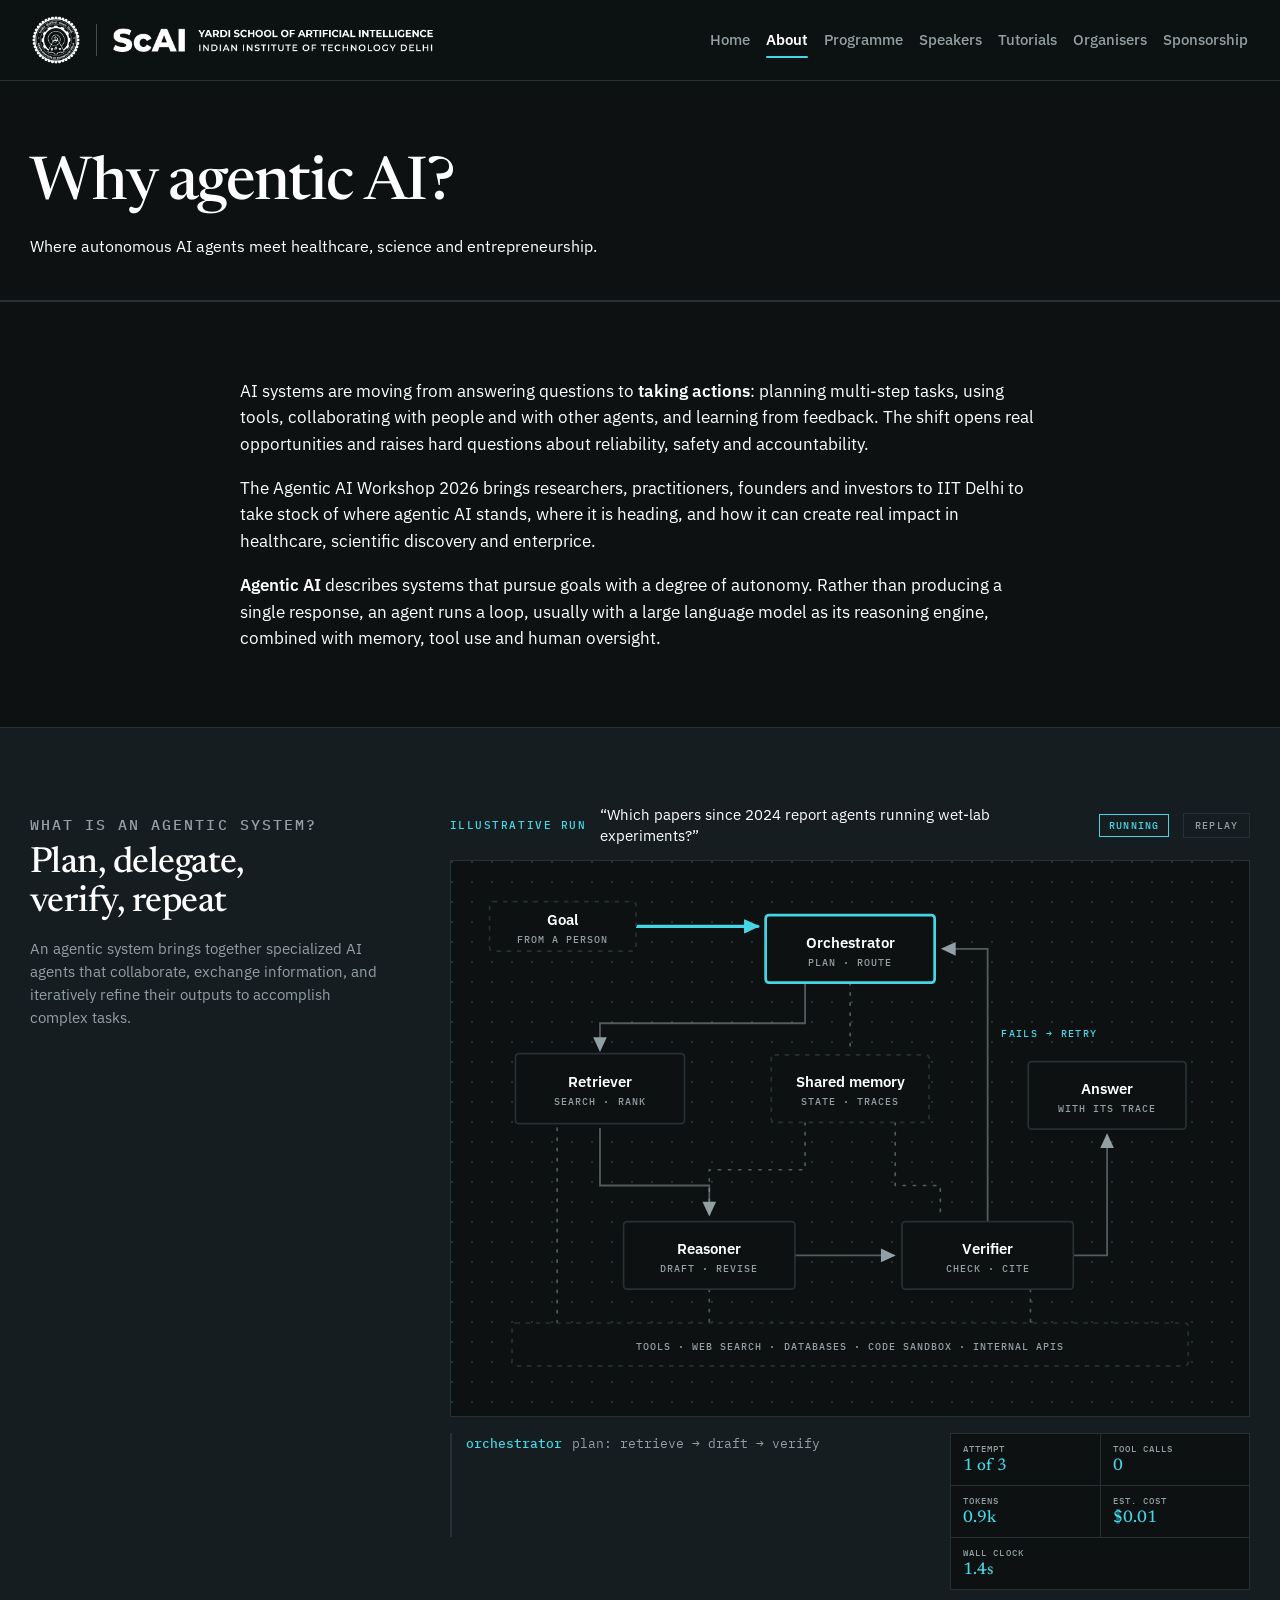
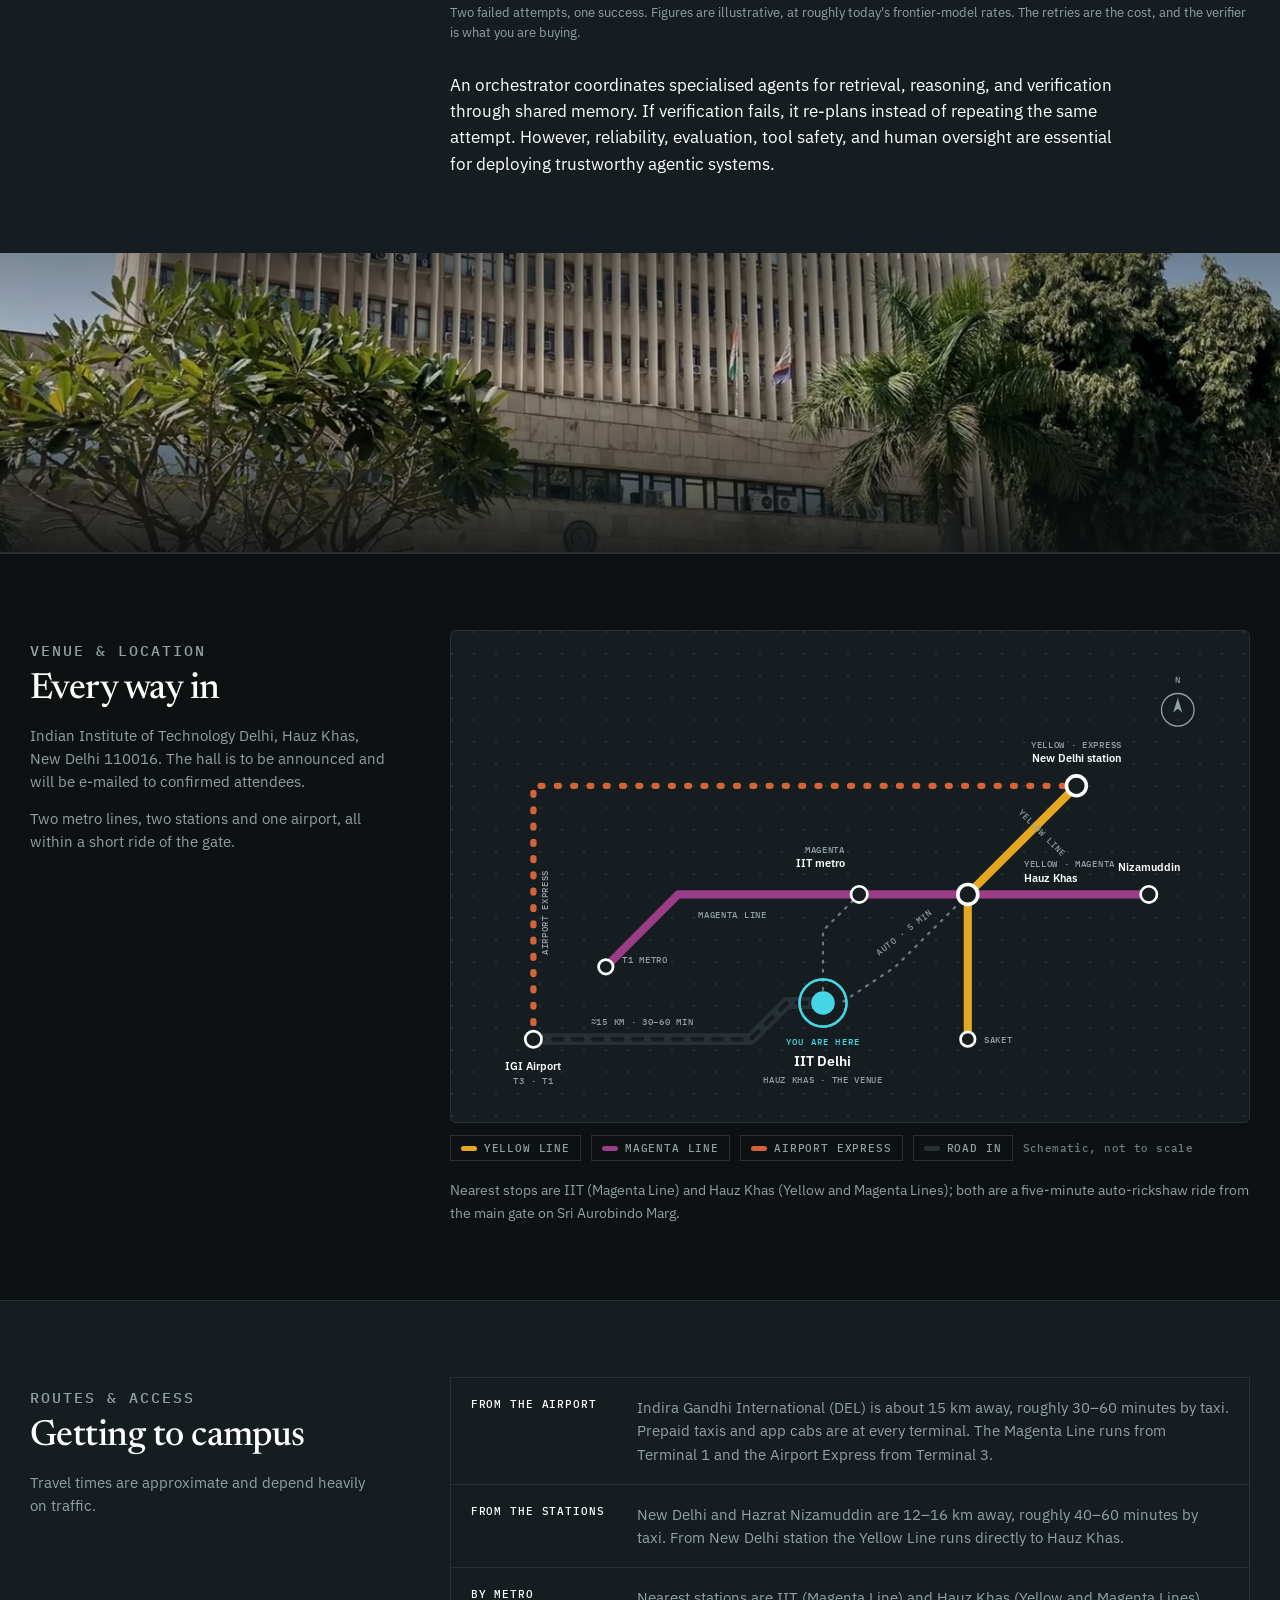
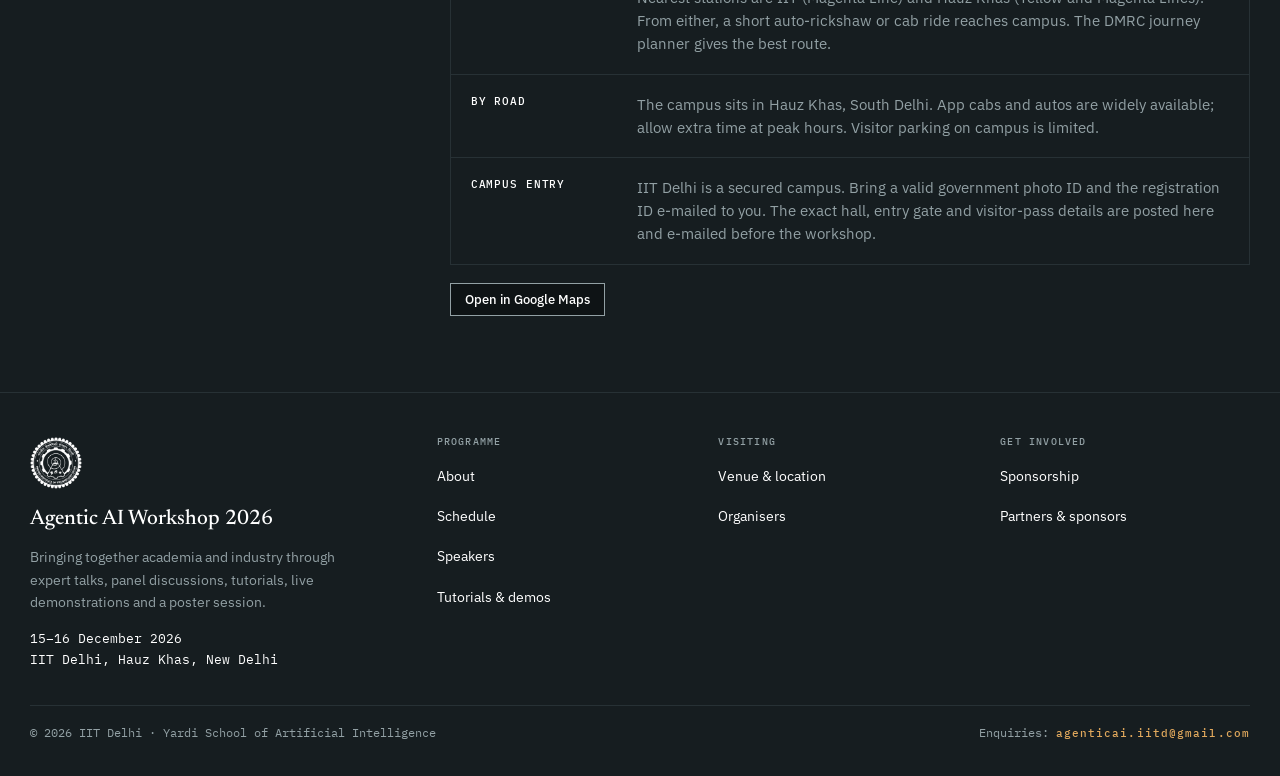
==== commit a5a117c3: "Remove NEWS and Venue from navbar; merge Venue content into About page" ====
--- a/static/about.html
+++ b/static/about.html
@@ -24,14 +24,12 @@
           alt="Yardi School of Artificial Intelligence, Indian Institute of Technology Delhi" width="520" height="38">
       </a>
       <div class="nav-group">
-        <nav class="nav" id="nav" aria-label="Pages">
-          <a href="https://luma.com/i4g5ktqa" class="nav-news" aria-label="News: Agentic AI Workshop 2026 on Luma"><span class="nav-news-glow" aria-hidden="true"></span><span class="nav-news-text"><span class="nav-news-dot" aria-hidden="true"></span>News</span></a>
+                <nav class="nav" id="nav" aria-label="Pages">
           <a href="index.html">Home</a>
           <a href="about.html" aria-current="page">About</a>
           <a href="programme.html">Programme</a>
           <a href="speakers.html">Speakers</a>
           <a href="tutorials.html">Tutorials</a>
-          <a href="venue.html">Venue</a>
           <a href="organisers.html">Organisers</a>
           <a href="sponsorship.html">Sponsorship</a>
         </nav>
@@ -328,6 +326,136 @@
         </div>
       </div>
     </section> -->
+
+    <!-- ==================== Venue & Location ==================== -->
+    <div class="strip" id="venue"><img src="photos/iitd-campus-wide.webp" alt="The main building at IIT Delhi, Hauz Khas"
+        width="1400" height="820" loading="lazy"></div>
+
+    <section class="band" id="venue-location">
+      <div class="wrap band-grid">
+        <div class="band-head">
+          <p class="eyebrow">Venue &amp; Location</p>
+          <h2>Every way in</h2>
+          <p>Indian Institute of Technology Delhi, Hauz Khas, New Delhi 110016. The hall is to be announced and will be e-mailed to confirmed attendees.</p>
+          <p style="margin-top:14px">Two metro lines, two stations and one airport, all within a short ride of the gate.</p>
+        </div>
+        <div>
+          <div class="map-wrap">
+            <div class="map-scroll-hint" aria-hidden="true"><span>&larr;</span> Swipe map to explore transit routes
+              <span>&rarr;</span>
+            </div>
+            <svg class="map" viewBox="0 0 860 520" role="img"
+              aria-label="Transit-style map of routes to IIT Delhi from the airport, the railway stations and the Yellow and Magenta metro lines.">
+              <g class="compass" transform="translate(792 76)">
+                <circle cx="0" cy="0" r="18" />
+                <path d="M0 -13 L5 3 L0 -1 L-5 3 Z" fill="currentColor" stroke="none" style="fill:var(--ink-soft)" />
+              </g>
+              <text class="compass-n" x="792" y="46" text-anchor="middle">N</text>
+
+              <path class="road" d="M80 440 L320 440 L360 400 L400 400" />
+              <path class="road-in" d="M80 440 L320 440 L360 400 L400 400" />
+              <path class="line express" d="M80 440 L80 160 L680 160" />
+              <path class="line magenta" d="M160 360 L240 280 L760 280" />
+              <path class="line yellow" d="M680 160 L560 280 L560 440" />
+              <path class="walk" d="M440 280 L400 320 L400 400" />
+              <path class="walk" d="M560 280 L480 360 L420 400" />
+
+              <circle class="stop" cx="80" cy="440" r="9" />
+              <text class="t" x="80" y="474" text-anchor="middle">IGI Airport</text>
+              <text class="t sm" x="80" y="490" text-anchor="middle">T3 &#183; T1</text>
+
+              <circle class="stop" cx="160" cy="360" r="8" />
+              <text class="t sm" x="178" y="356">T1 metro</text>
+
+              <circle class="stop-x" cx="680" cy="160" r="11" />
+              <text class="t" x="680" y="134" text-anchor="middle">New Delhi station</text>
+              <text class="t sm" x="680" y="118" text-anchor="middle">Yellow &#183; Express</text>
+
+              <circle class="stop" cx="760" cy="280" r="9" />
+              <text class="t" x="760" y="254" text-anchor="middle">Nizamuddin</text>
+
+              <circle class="stop-x" cx="560" cy="280" r="11" />
+              <text class="t" x="622" y="266">Hauz Khas</text>
+              <text class="t sm" x="622" y="250">Yellow &#183; Magenta</text>
+
+              <circle class="stop" cx="440" cy="280" r="9" />
+              <text class="t" x="424" y="250" text-anchor="end">IIT metro</text>
+              <text class="t sm" x="424" y="234" text-anchor="end">Magenta</text>
+
+              <circle class="stop" cx="560" cy="440" r="8" />
+              <text class="t sm" x="578" y="444">Saket</text>
+
+              <circle class="venue-ring p1" cx="400" cy="400" r="26" />
+              <circle class="venue-ring p2" cx="400" cy="400" r="26" />
+              <circle class="venue" cx="400" cy="400" r="13" />
+              <text class="t tag" x="400" y="446" text-anchor="middle">You are here</text>
+              <text class="t big" x="400" y="470" text-anchor="middle">IIT Delhi</text>
+              <text class="t sm" x="400" y="488" text-anchor="middle">Hauz Khas &#183; the venue</text>
+
+              <text class="t sm" x="200" y="424" text-anchor="middle">&#8776;15 km &#183; 30&#8211;60 min</text>
+              <text class="t sm" x="96" y="300" transform="rotate(-90 96 300)" text-anchor="middle">Airport
+                Express</text>
+              <text class="t sm" x="300" y="306" text-anchor="middle">Magenta Line</text>
+              <text class="t sm" x="640" y="214" transform="rotate(45 640 214)" text-anchor="middle">Yellow Line</text>
+              <text class="t sm" x="462" y="348" transform="rotate(-38 462 348)">auto &#183; 5 min</text>
+            </svg>
+          </div>
+          <div class="map-key">
+            <b><i style="background:#E3A81F"></i>Yellow Line</b>
+            <b><i style="background:#9B3D86"></i>Magenta Line</b>
+            <b><i style="background:#D4633A"></i>Airport Express</b>
+            <b><i style="background:var(--rule)"></i>Road in</b>
+            <span>Schematic, not to scale</span>
+          </div>
+          <p class="note">Nearest stops are IIT (Magenta Line) and Hauz Khas (Yellow and Magenta Lines); both are a
+            five-minute auto-rickshaw ride from the main gate on Sri Aurobindo Marg.</p>
+        </div>
+      </div>
+    </section>
+
+    <section class="band alt" id="venue-routes">
+      <div class="wrap band-grid">
+        <div class="band-head">
+          <p class="eyebrow">Routes &amp; Access</p>
+          <h2>Getting to campus</h2>
+          <p>Travel times are approximate and depend heavily on traffic.</p>
+        </div>
+        <div>
+          <dl class="routes">
+            <div class="route">
+              <dt>From the airport</dt>
+              <dd>Indira Gandhi International (DEL) is about 15&nbsp;km away, roughly 30&ndash;60 minutes by taxi.
+                Prepaid taxis and app cabs are at every terminal. The Magenta Line runs from Terminal 1 and the Airport
+                Express from Terminal 3.</dd>
+            </div>
+            <div class="route">
+              <dt>From the stations</dt>
+              <dd>New Delhi and Hazrat Nizamuddin are 12&ndash;16&nbsp;km away, roughly 40&ndash;60 minutes by taxi.
+                From New Delhi station the Yellow Line runs directly to Hauz Khas.</dd>
+            </div>
+            <div class="route">
+              <dt>By metro</dt>
+              <dd>Nearest stations are IIT (Magenta Line) and Hauz Khas (Yellow and Magenta Lines). From either, a short
+                auto-rickshaw or cab ride reaches campus. The DMRC journey planner gives the best route.</dd>
+            </div>
+            <div class="route">
+              <dt>By road</dt>
+              <dd>The campus sits in Hauz Khas, South Delhi. App cabs and autos are widely available; allow extra time
+                at peak hours. Visitor parking on campus is limited.</dd>
+            </div>
+            <div class="route">
+              <dt>Campus entry</dt>
+              <dd>IIT Delhi is a secured campus. Bring a valid government photo ID and the registration ID e-mailed to
+                you. The exact hall, entry gate and visitor-pass details are posted here and e-mailed before the
+                workshop.</dd>
+            </div>
+          </dl>
+          <p class="note"><a class="btn btn-ghost btn-sm"
+              href="https://www.google.com/maps/search/?api=1&amp;query=Indian%20Institute%20of%20Technology%20Delhi%2C%20Hauz%20Khas%2C%20New%20Delhi"
+              target="_blank" rel="noopener">Open in Google Maps</a></p>
+        </div>
+      </div>
+    </section>
   </main>
 
   <footer class="foot">
@@ -356,7 +484,7 @@
         <div>
           <h4>Visiting</h4>
           <ul>
-            <li><a href="venue.html">Venue &amp; travel</a></li>
+            <li><a href="about.html#venue">Venue &amp; location</a></li>
             <li><a href="organisers.html">Organisers</a></li>
           </ul>
         </div>
--- a/static/styles.css
+++ b/static/styles.css
@@ -328,179 +328,6 @@
   opacity: 1;
 }
 
-
-/* ---------- Navbar NEWS Item (Premium 3D Glow & Backlight) ---------- */
-.nav-news {
-  position: relative;
-  display: inline-flex;
-  align-items: center;
-  justify-content: center;
-  padding: 5px 13px;
-  margin-right: 2px;
-  font-family: var(--body);
-  font-size: 13px;
-  font-weight: 600;
-  letter-spacing: .08em;
-  text-transform: uppercase;
-  text-decoration: none !important;
-  color: #FFFDF8 !important;
-  border-radius: 9999px;
-  background: linear-gradient(180deg, rgba(46, 36, 26, 0.95) 0%, rgba(22, 17, 13, 0.98) 100%);
-  border: 1px solid rgba(230, 168, 88, 0.52);
-  border-top-color: rgba(255, 224, 170, 0.85);
-  border-bottom-color: rgba(160, 105, 40, 0.45);
-  box-shadow: 
-    inset 0 1px 0 rgba(255, 240, 215, 0.28),
-    inset 0 -1px 0 rgba(0, 0, 0, 0.55),
-    0 2px 5px rgba(0, 0, 0, 0.45),
-    0 4px 10px rgba(0, 0, 0, 0.25),
-    0 0 14px rgba(224, 168, 92, 0.35),
-    0 0 28px rgba(224, 168, 92, 0.18);
-  cursor: pointer;
-  user-select: none;
-  isolation: isolate;
-  transition: transform .22s cubic-bezier(.2, .9, .3, 1),
-              box-shadow .24s ease,
-              border-color .22s ease,
-              background .22s ease;
-  line-height: 1;
-}
-
-/* Disable standard text-link underline pseudo-element */
-.nav > a.nav-news::after {
-  display: none !important;
-}
-
-/* Continuously glowing warm backlight behind the pill */
-.nav-news::before {
-  content: "";
-  position: absolute;
-  inset: -3px -6px;
-  border-radius: 9999px;
-  background: radial-gradient(ellipse at 50% 50%, rgba(224, 168, 92, 0.48) 0%, rgba(224, 168, 92, 0.16) 55%, transparent 75%);
-  filter: blur(6px);
-  z-index: -1;
-  opacity: 0.88;
-  pointer-events: none;
-  animation: newsPulseGlow 3.6s ease-in-out infinite;
-}
-
-/* Subtle moving gradient shimmer layer */
-.nav-news-glow {
-  position: absolute;
-  inset: 0;
-  border-radius: inherit;
-  background: linear-gradient(105deg, transparent 20%, rgba(255, 230, 180, 0.18) 50%, transparent 80%);
-  background-size: 200% 100%;
-  animation: newsShimmer 4.8s ease-in-out infinite;
-  pointer-events: none;
-  z-index: 0;
-}
-
-/* Crisp text label with subtle warm text shadow */
-.nav-news-text {
-  position: relative;
-  z-index: 1;
-  display: inline-flex;
-  align-items: center;
-  gap: 5.5px;
-  text-shadow: 0 1px 2px rgba(0, 0, 0, 0.9), 0 0 10px rgba(224, 168, 92, 0.4);
-}
-
-/* Tasteful pulsing amber dot indicator */
-.nav-news-dot {
-  width: 5.5px;
-  height: 5.5px;
-  border-radius: 50%;
-  background: #FFAE42;
-  box-shadow: 0 0 6px #FFAE42, 0 0 10px rgba(255, 174, 66, 0.85);
-  display: inline-block;
-  animation: newsDotBlink 2.4s ease-in-out infinite;
-}
-
-/* Hover state: raised 3D elevation and intensified backlight */
-@media (hover: hover) and (pointer: fine) {
-  .nav-news:hover {
-    transform: translateY(-1.5px);
-    color: #FFFFFF !important;
-    background: linear-gradient(180deg, rgba(58, 45, 32, 0.96) 0%, rgba(28, 21, 16, 0.98) 100%);
-    border-color: rgba(245, 188, 110, 0.8);
-    border-top-color: rgba(255, 240, 200, 0.95);
-    box-shadow: 
-      inset 0 1px 0 rgba(255, 245, 225, 0.4),
-      inset 0 -1px 0 rgba(0, 0, 0, 0.65),
-      0 4px 12px rgba(0, 0, 0, 0.55),
-      0 8px 22px rgba(0, 0, 0, 0.32),
-      0 0 20px rgba(224, 168, 92, 0.58),
-      0 0 38px rgba(224, 168, 92, 0.32);
-  }
-
-  .nav-news:hover::before {
-    opacity: 1;
-    inset: -4px -8px;
-    filter: blur(8px);
-    background: radial-gradient(ellipse at 50% 50%, rgba(245, 185, 105, 0.62) 0%, rgba(224, 168, 92, 0.25) 55%, transparent 75%);
-  }
-}
-
-/* Active / pressed state: responsive 3D sink */
-.nav-news:active {
-  transform: translateY(1px) scale(0.97);
-  box-shadow: 
-    inset 0 1px 3px rgba(0, 0, 0, 0.75),
-    0 1px 2px rgba(0, 0, 0, 0.5),
-    0 0 12px rgba(224, 168, 92, 0.25);
-  transition: transform .06s ease, box-shadow .06s ease;
-}
-
-/* Keyboard accessibility outline */
-.nav-news:focus-visible {
-  outline: 2px solid #E0A85C;
-  outline-offset: 3px;
-}
-
-/* Keyframe Animations */
-@keyframes newsPulseGlow {
-  0%, 100% {
-    opacity: 0.78;
-    transform: scale(0.98);
-  }
-  50% {
-    opacity: 1;
-    transform: scale(1.04);
-  }
-}
-
-@keyframes newsShimmer {
-  0% {
-    background-position: -120% 0;
-  }
-  50%, 100% {
-    background-position: 180% 0;
-  }
-}
-
-@keyframes newsDotBlink {
-  0%, 100% {
-    opacity: 1;
-    transform: scale(1);
-  }
-  50% {
-    opacity: 0.4;
-    transform: scale(0.85);
-  }
-}
-
-/* Reduced motion preferences */
-@media (prefers-reduced-motion: reduce) {
-  .nav-news,
-  .nav-news::before,
-  .nav-news-glow,
-  .nav-news-dot {
-    animation: none !important;
-    transition: none !important;
-  }
-}
 
 /* Mobile Menu Button */
 .menu-btn {
@@ -712,34 +539,6 @@
     align-items: center;
     color: var(--ink-soft);
     text-decoration: none !important;
-  }
-
-  .nav > a.nav-news {
-    margin: 8px 0 12px 0;
-    align-self: flex-start;
-    display: inline-flex;
-    align-items: center;
-    justify-content: center;
-    min-height: 38px;
-    padding: 7px 18px;
-    font-size: 13px;
-    font-weight: 600;
-    letter-spacing: .08em;
-    text-transform: uppercase;
-    border-radius: 9999px;
-    border: 1px solid rgba(230, 168, 88, 0.52);
-    border-top-color: rgba(255, 224, 170, 0.85);
-    border-bottom-color: rgba(160, 105, 40, 0.45);
-    color: #FFFDF8 !important;
-    background: linear-gradient(180deg, rgba(46, 36, 26, 0.95) 0%, rgba(22, 17, 13, 0.98) 100%);
-    box-shadow: 
-      inset 0 1px 0 rgba(255, 240, 215, 0.28),
-      inset 0 -1px 0 rgba(0, 0, 0, 0.55),
-      0 2px 5px rgba(0, 0, 0, 0.45),
-      0 4px 10px rgba(0, 0, 0, 0.25),
-      0 0 14px rgba(224, 168, 92, 0.35);
-    width: auto;
-    max-width: fit-content;
   }
 
   .nav > a::after {
@@ -4765,17 +4564,3 @@
     font-size: 24px;
   }
 }
-
-
-@media (min-width: 1025px) and (max-width: 1240px) {
-  .nav {
-    gap: clamp(8px, 1.05vw, 15px);
-  }
-  .nav > a {
-    font-size: 13.5px;
-  }
-  .nav-news {
-    padding: 5px 11px;
-    font-size: 12.5px;
-  }
-}
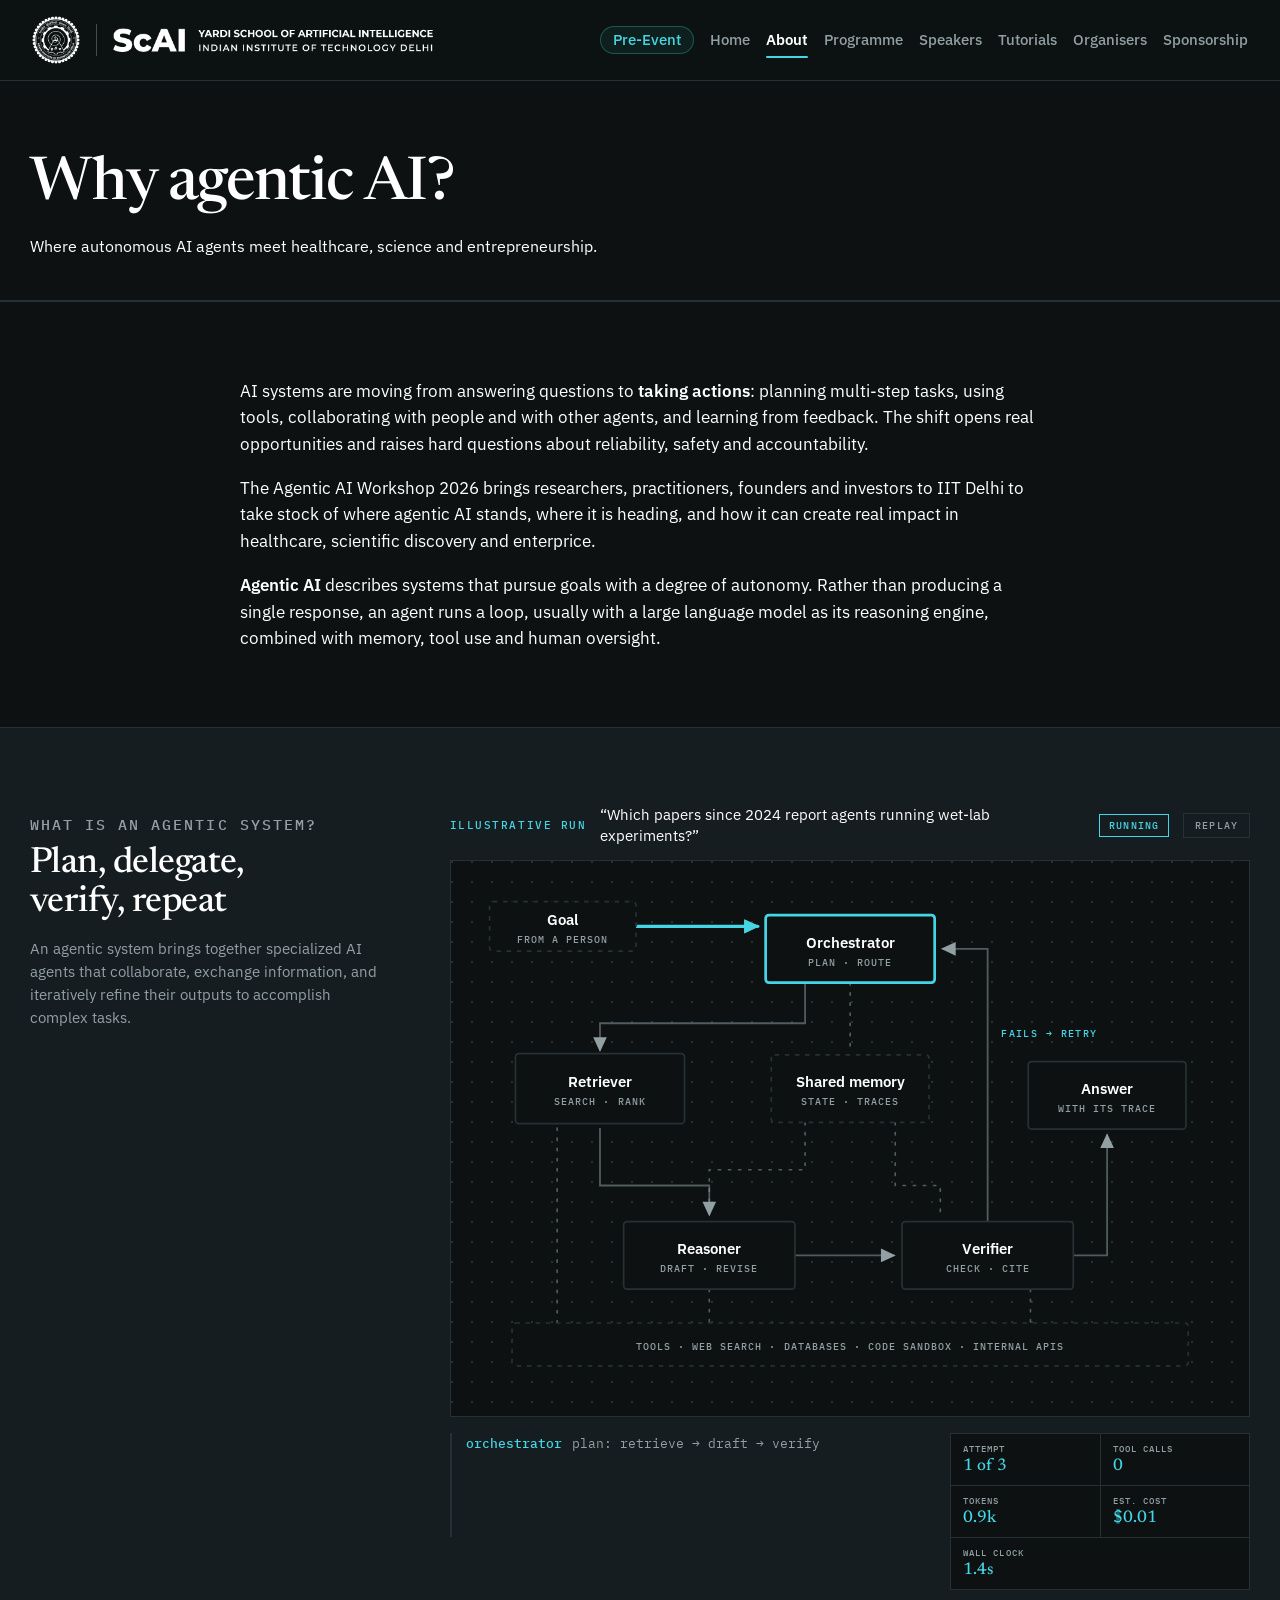
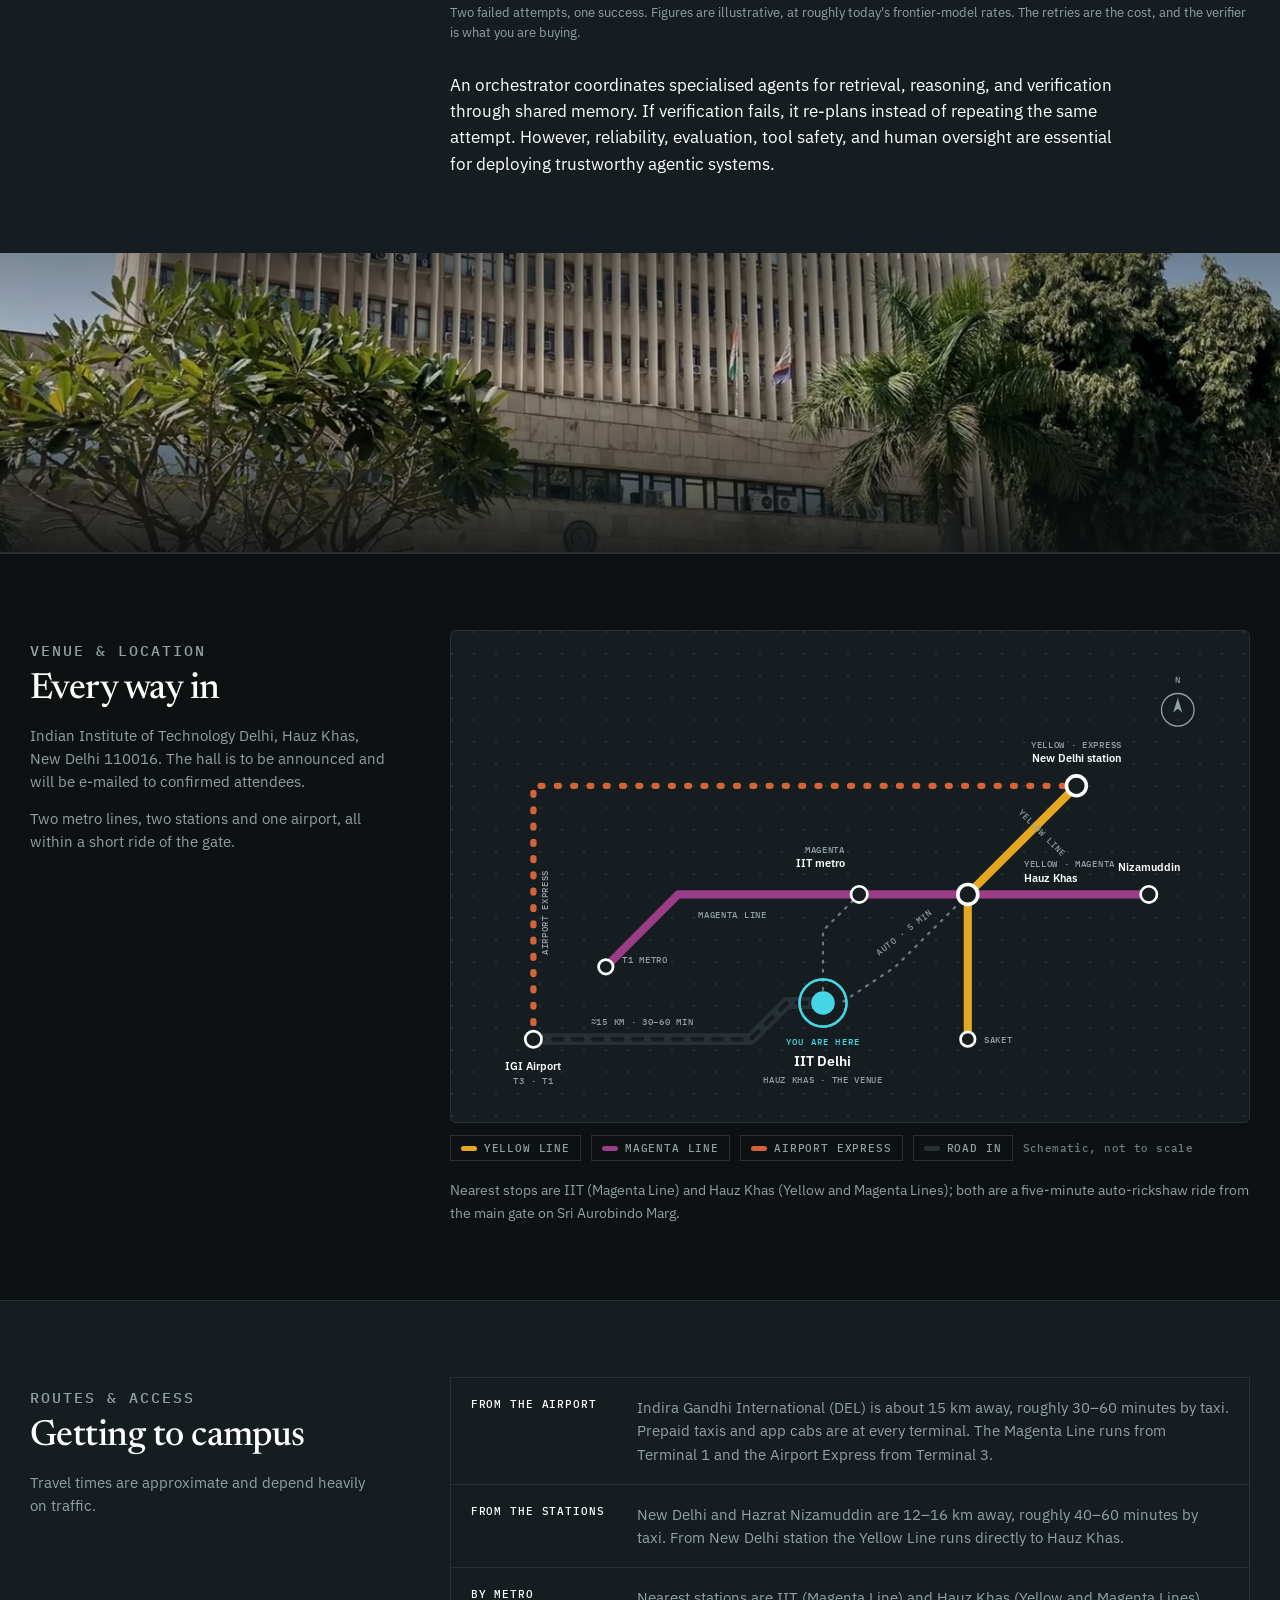
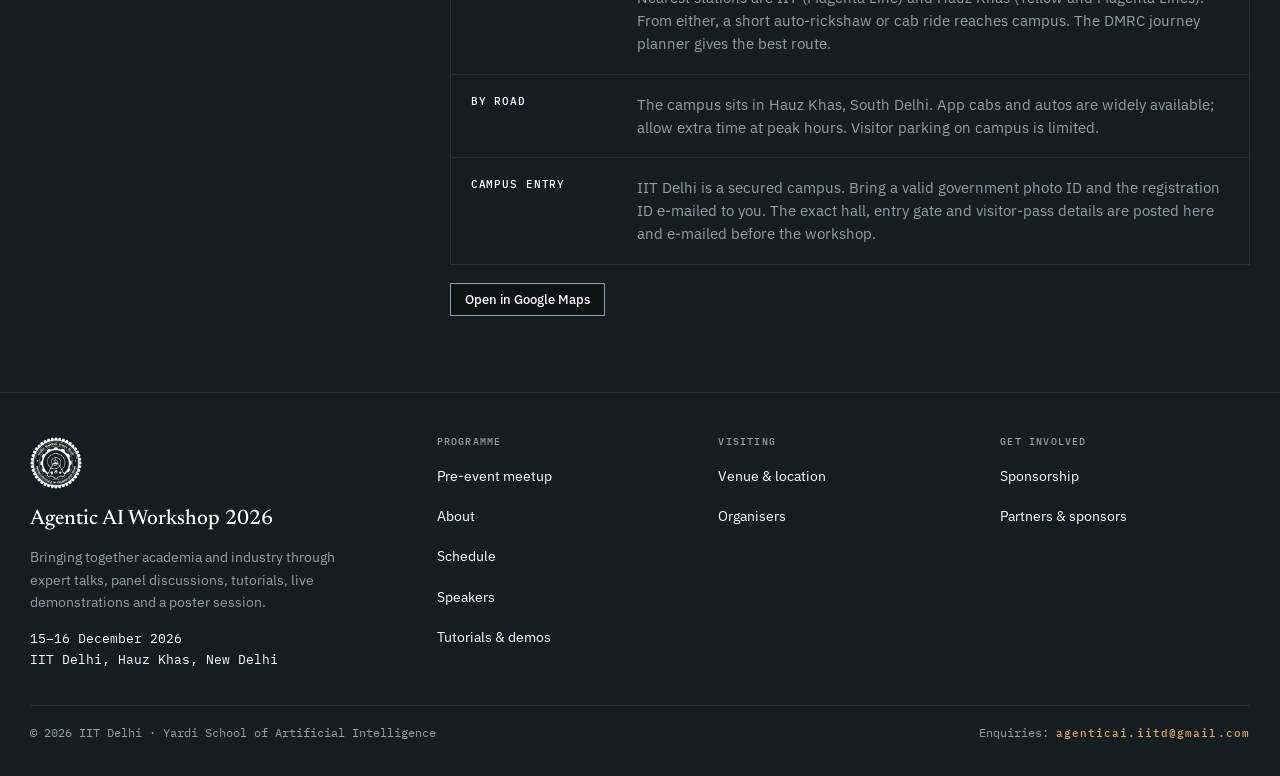
==== commit 02ecdebb: "Add Pre-Event page and navbar item for vLLM Inference Meetup Delhi" ====
--- a/static/about.html
+++ b/static/about.html
@@ -24,7 +24,8 @@
           alt="Yardi School of Artificial Intelligence, Indian Institute of Technology Delhi" width="520" height="38">
       </a>
       <div class="nav-group">
-                <nav class="nav" id="nav" aria-label="Pages">
+                        <nav class="nav" id="nav" aria-label="Pages">
+          <a href="pre-event.html" class="nav-pre-event">Pre-Event</a>
           <a href="index.html">Home</a>
           <a href="about.html" aria-current="page">About</a>
           <a href="programme.html">Programme</a>
@@ -475,6 +476,7 @@
         <div>
           <h4>Programme</h4>
           <ul>
+            <li><a href="pre-event.html">Pre-event meetup</a></li>
             <li><a href="about.html">About</a></li>
             <li><a href="programme.html">Schedule</a></li>
             <li><a href="speakers.html">Speakers</a></li>
--- a/static/styles.css
+++ b/static/styles.css
@@ -328,6 +328,171 @@
   opacity: 1;
 }
 
+
+
+/* ---------- Pre-Event Navbar Item (Subtle Elegant Highlight) ---------- */
+.nav > a.nav-pre-event {
+  color: var(--accent);
+  padding: 4px 12px;
+  border-radius: 9999px;
+  background: rgba(45, 212, 191, 0.08);
+  border: 1px solid rgba(45, 212, 191, 0.32);
+  transition: color .2s ease, background .2s ease, border-color .2s ease, box-shadow .2s ease;
+  line-height: 1.2;
+}
+
+.nav > a.nav-pre-event:hover {
+  color: #FFFFFF;
+  background: rgba(45, 212, 191, 0.16);
+  border-color: rgba(45, 212, 191, 0.65);
+  box-shadow: 0 0 12px rgba(45, 212, 191, 0.2);
+}
+
+.nav > a.nav-pre-event[aria-current="page"] {
+  color: #FFFFFF;
+  background: rgba(45, 212, 191, 0.2);
+  border-color: var(--accent);
+  font-weight: 600;
+  box-shadow: 0 0 10px rgba(45, 212, 191, 0.25);
+}
+
+.nav > a.nav-pre-event::after {
+  display: none !important;
+}
+
+/* ---------- Pre-Event Page Components ---------- */
+.agenda-overview {
+  display: flex;
+  flex-direction: column;
+  gap: 16px;
+}
+
+.agenda-item {
+  display: flex;
+  align-items: flex-start;
+  gap: 20px;
+  background: var(--paper);
+  border: 1px solid var(--rule);
+  padding: 22px 24px;
+  border-radius: 6px;
+  transition: border-color .2s ease;
+}
+
+.band.alt .agenda-item {
+  background: var(--panel);
+}
+
+.agenda-item:hover {
+  border-color: rgba(45, 212, 191, 0.35);
+}
+
+.agenda-badge {
+  font-family: var(--mono);
+  font-size: 13px;
+  font-weight: 500;
+  color: var(--accent);
+  background: rgba(45, 212, 191, 0.1);
+  border: 1px solid rgba(45, 212, 191, 0.25);
+  padding: 6px 12px;
+  border-radius: 4px;
+  white-space: nowrap;
+  flex-shrink: 0;
+}
+
+.agenda-details h4 {
+  font: 600 16px/1.3 var(--body);
+  color: var(--ink);
+  margin-bottom: 6px;
+}
+
+.agenda-details p {
+  font-size: 14px;
+  color: var(--ink-soft);
+  line-height: 1.5;
+  margin: 0;
+}
+
+.notice-box {
+  background: rgba(224, 168, 92, 0.06);
+  border: 1px solid rgba(224, 168, 92, 0.35);
+  border-left: 4px solid var(--accent-2);
+  padding: 24px 26px;
+  border-radius: 6px;
+}
+
+.notice-title {
+  font: 600 15px/1.3 var(--body);
+  color: #FFAE42;
+  margin-bottom: 10px;
+  letter-spacing: .02em;
+}
+
+.notice-box p {
+  font-size: 14px;
+  line-height: 1.6;
+  color: var(--ink);
+  margin-bottom: 8px;
+}
+
+.notice-box p:last-child {
+  margin-bottom: 0;
+}
+
+.notice-sub {
+  font-size: 13px;
+  color: var(--ink-soft) !important;
+}
+
+.venue-card {
+  background: var(--paper);
+  border: 1px solid var(--rule);
+  padding: 28px 30px;
+  border-radius: 6px;
+}
+
+.venue-card h3 {
+  font: 600 18px/1.3 var(--body);
+  color: var(--ink);
+  margin-bottom: 8px;
+}
+
+.venue-address {
+  font-size: 14.5px;
+  color: var(--ink-soft);
+  line-height: 1.5;
+  margin-bottom: 12px;
+}
+
+.venue-directions-hint {
+  font-size: 13.5px;
+  color: var(--ink-dim);
+  line-height: 1.5;
+}
+
+.cta-box {
+  background: var(--panel);
+  border: 1px solid var(--rule);
+  padding: 32px 30px;
+  border-radius: 6px;
+}
+
+.cta-box p {
+  font-size: 15px;
+  line-height: 1.6;
+  color: var(--ink-soft);
+  max-width: 640px;
+}
+
+@media (max-width: 640px) {
+  .agenda-item {
+    flex-direction: column;
+    gap: 12px;
+    padding: 18px 16px;
+  }
+  .notice-box, .venue-card, .cta-box {
+    padding: 20px 18px;
+  }
+}
 
 /* Mobile Menu Button */
 .menu-btn {
@@ -544,6 +709,19 @@
   .nav > a::after {
     display: none;
   }
+
+  .nav > a.nav-pre-event {
+    margin: 8px 0 12px 0;
+    align-self: flex-start;
+    display: inline-flex;
+    min-height: 36px;
+    padding: 8px 16px;
+    font-size: 13.5px;
+    width: auto;
+    max-width: fit-content;
+    border-bottom: 1px solid rgba(45, 212, 191, 0.32);
+  }
+
 
   .nav > a:hover {
     color: var(--accent);
